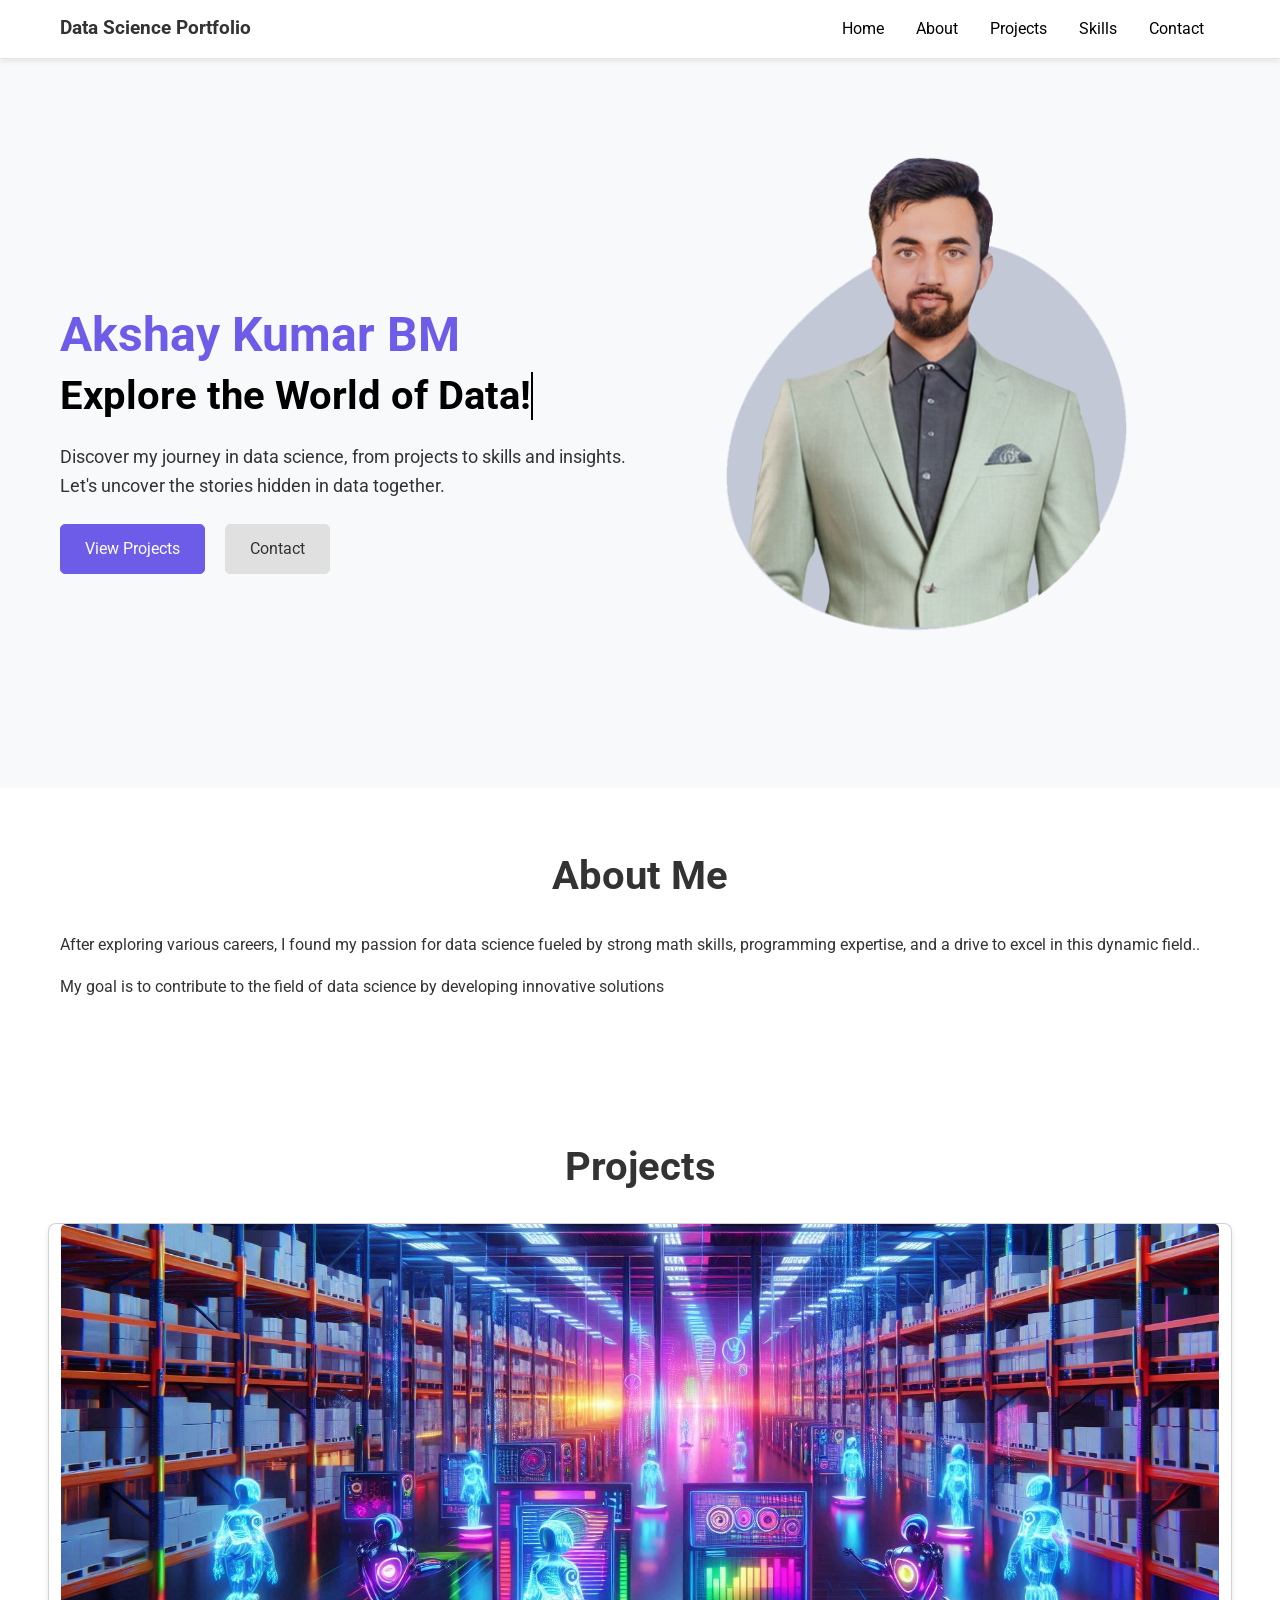
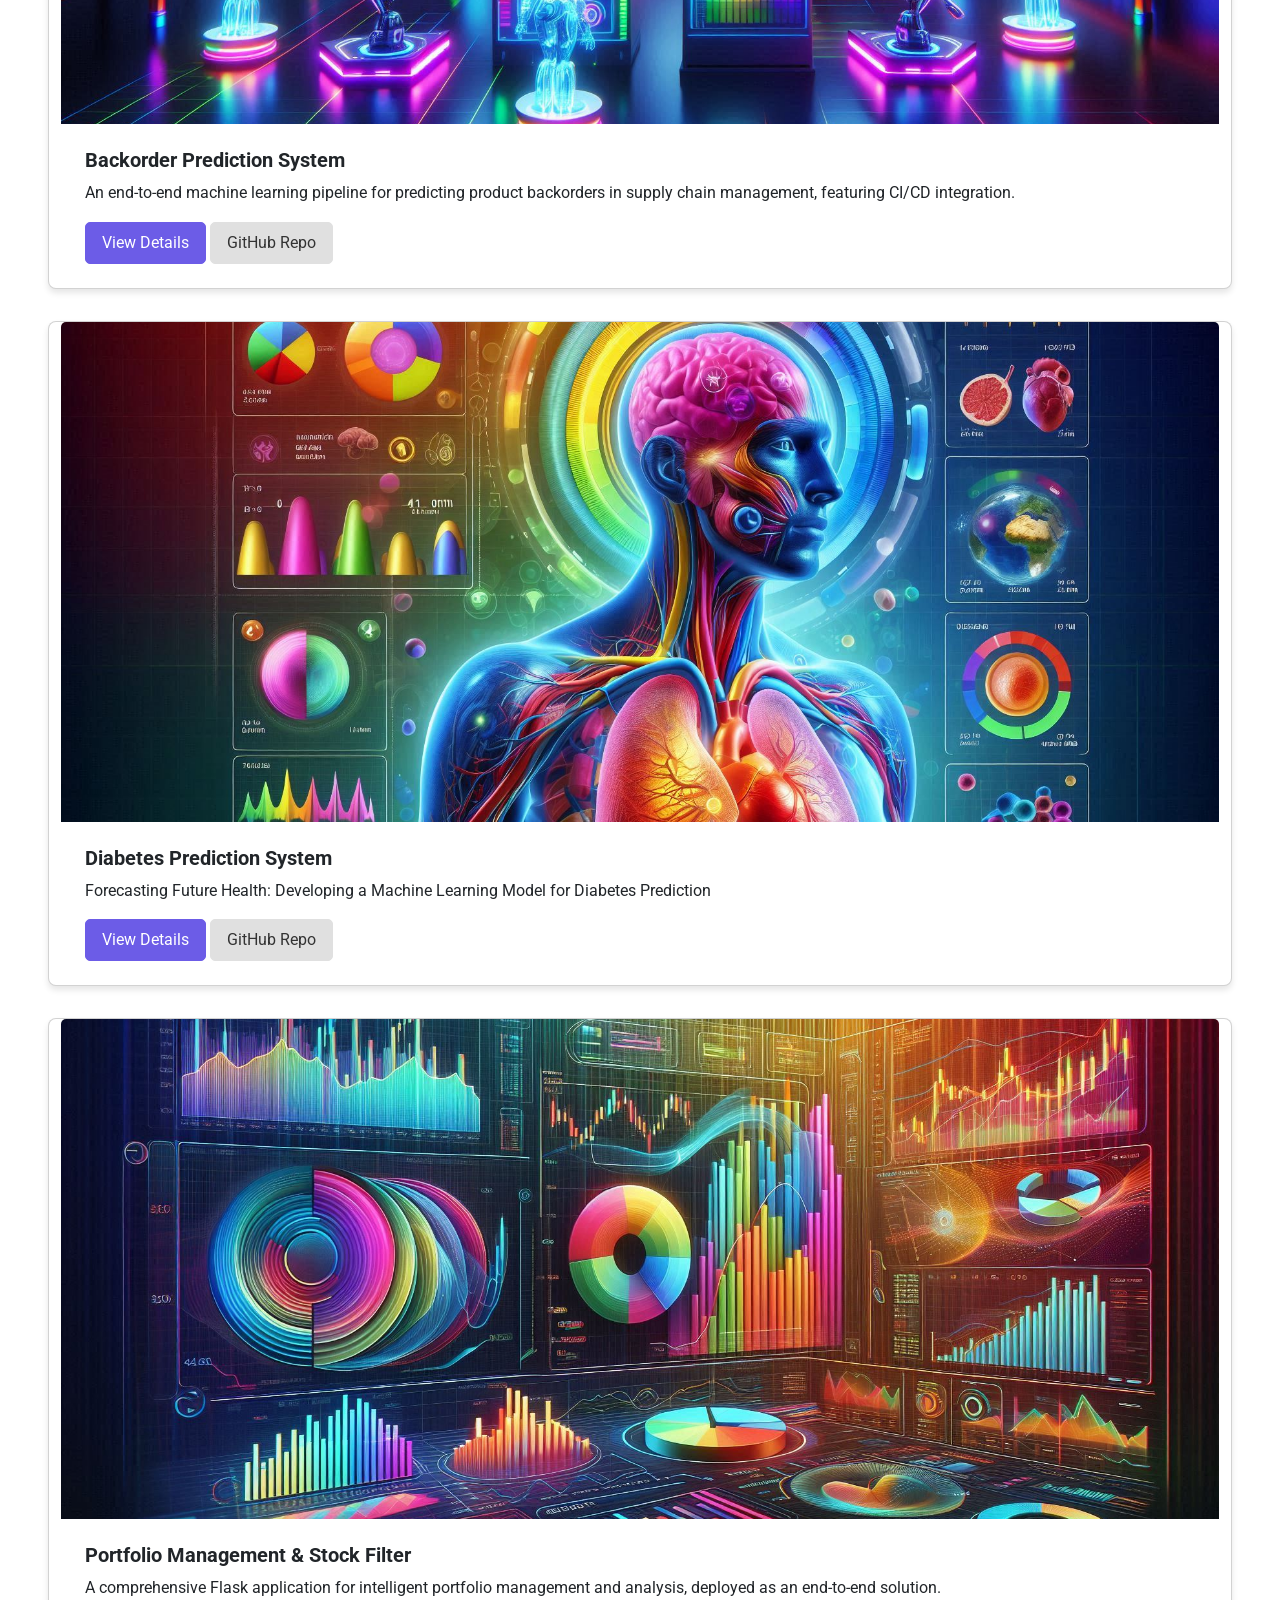
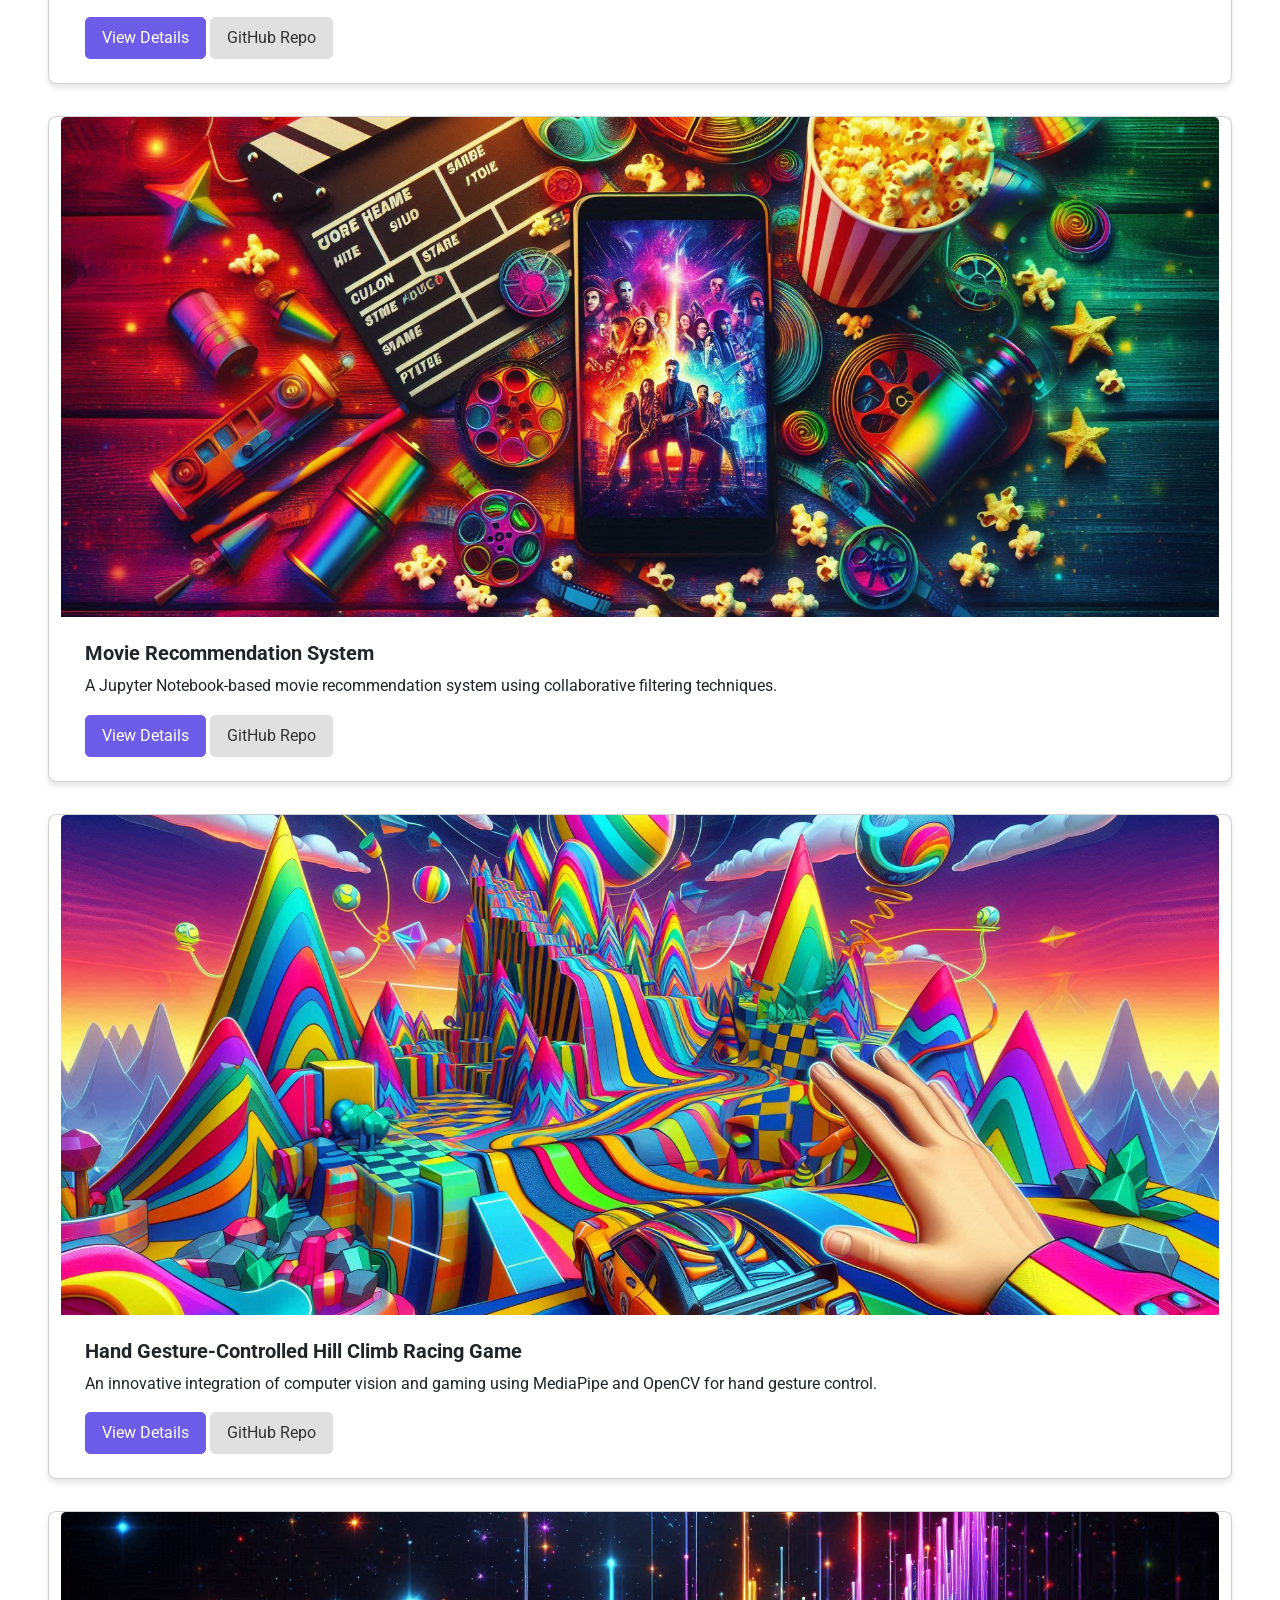
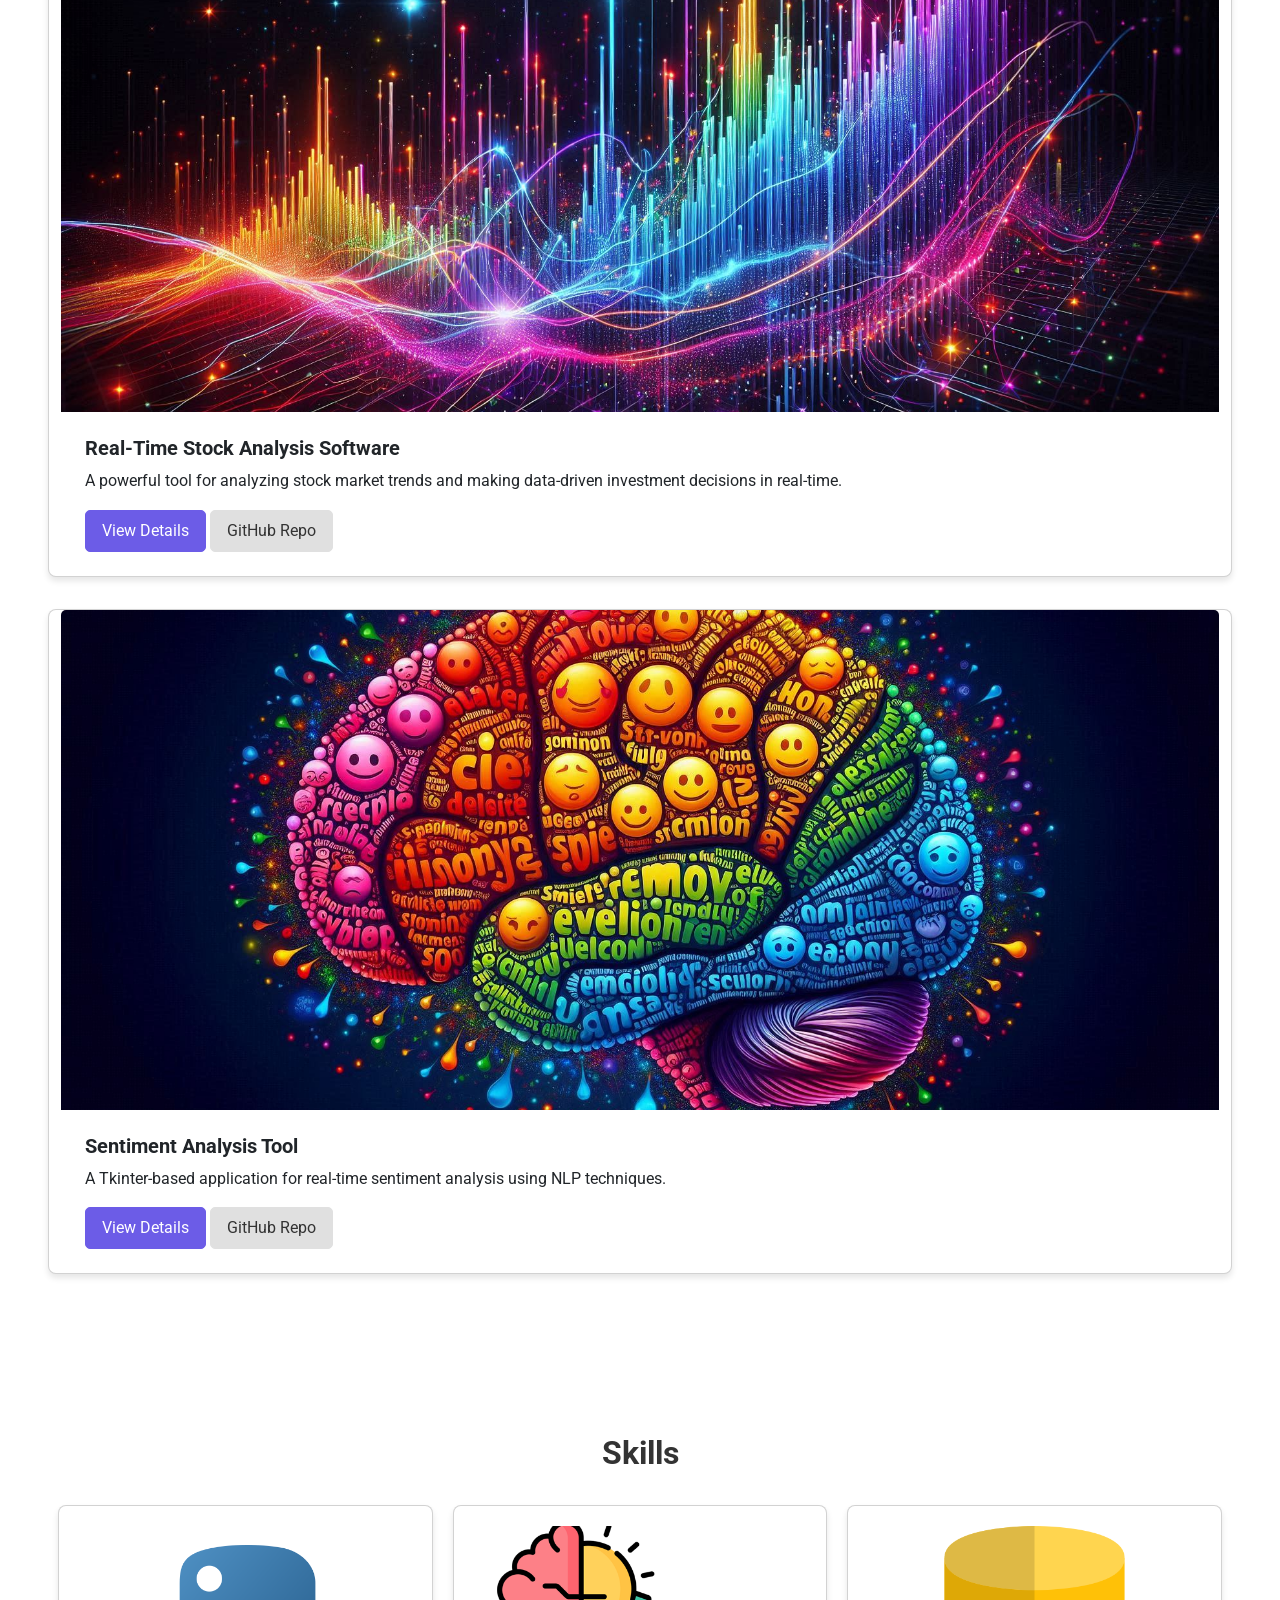
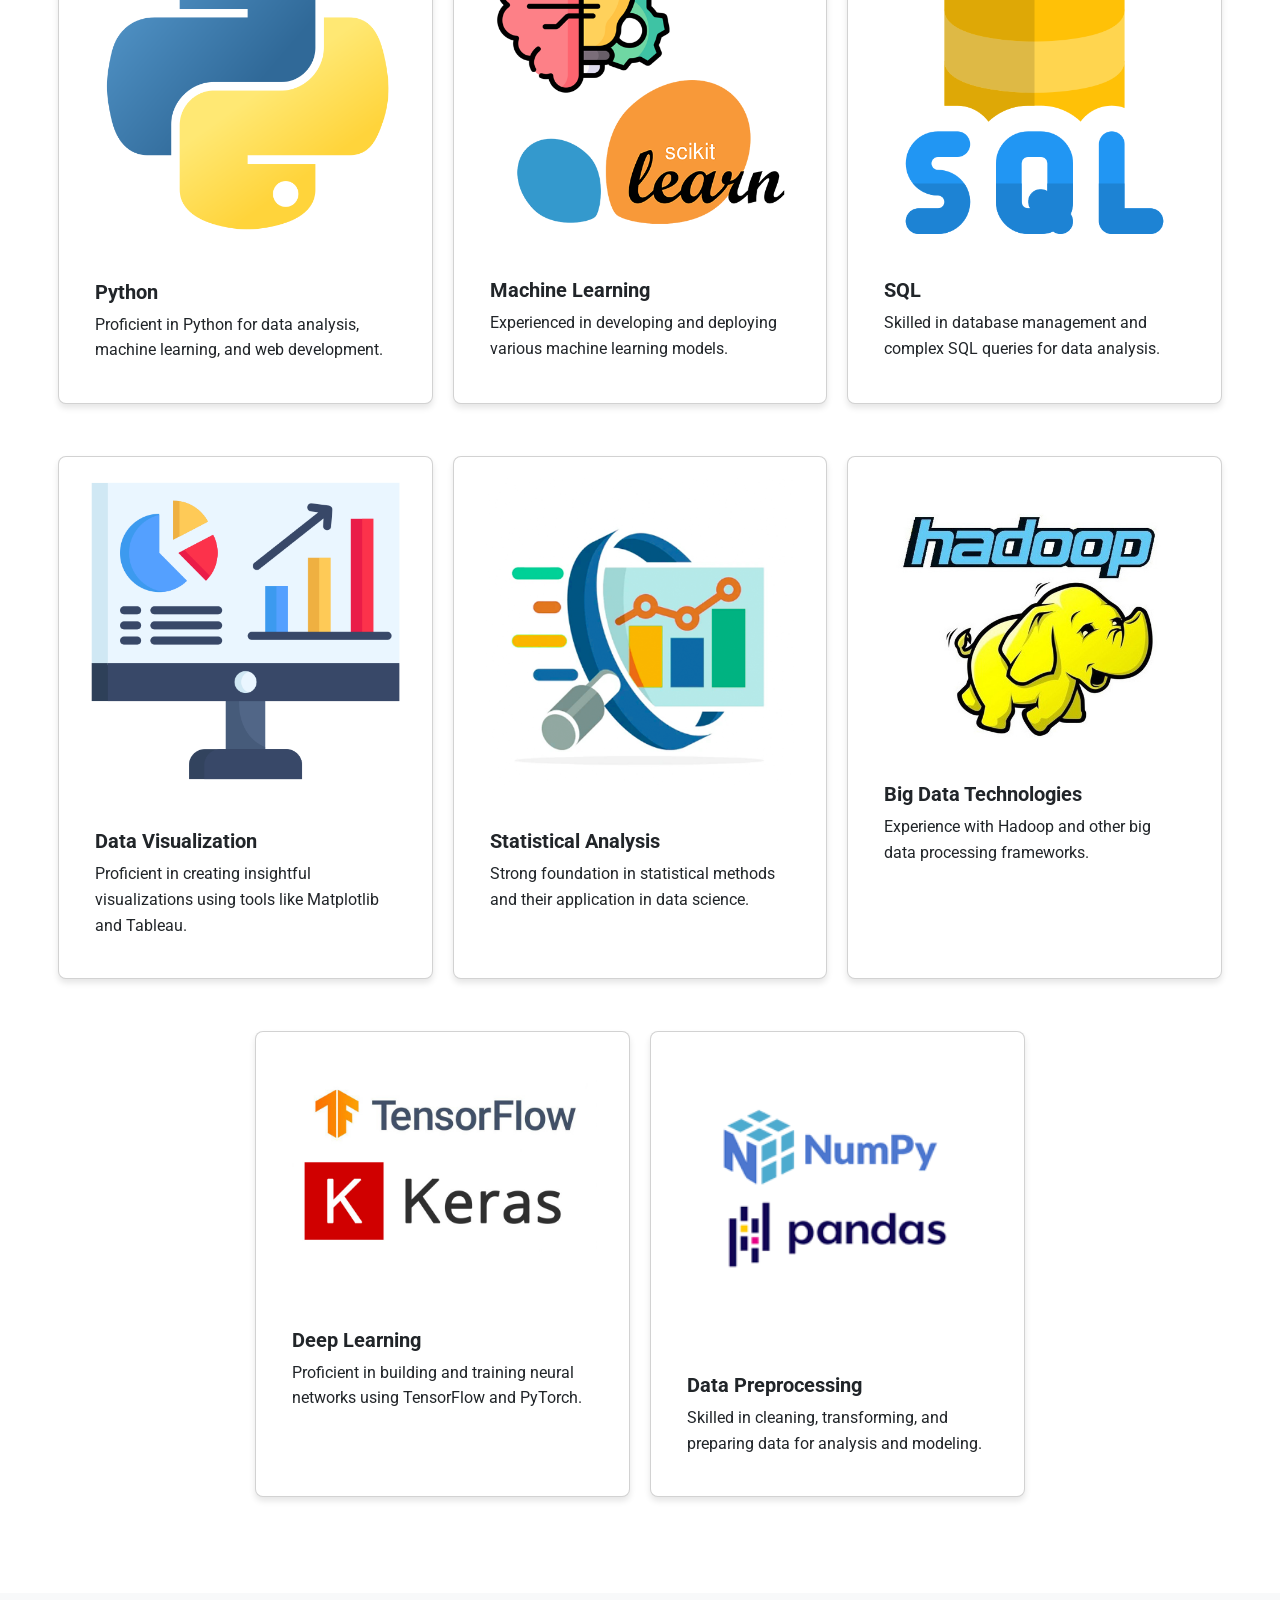
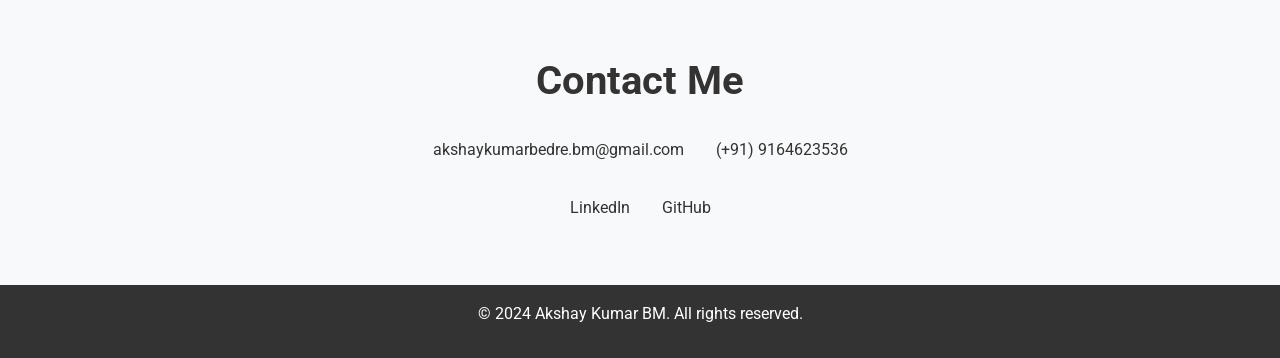
==== index.html @ d1ee87af "updated" ====
<!DOCTYPE html>
<html lang="en">
<head>
    <meta charset="UTF-8">
    <meta name="viewport" content="width=device-width, initial-scale=1.0">
    <title>Data Science Portfolio</title>
    <link rel="icon" href="images/about/briefcase.png">
    <link href="https://fonts.googleapis.com/css2?family=Roboto:wght@300;400;700&display=swap" rel="stylesheet">
    <link href="https://cdn.jsdelivr.net/npm/bootstrap@5.3.0-alpha1/dist/css/bootstrap.min.css" rel="stylesheet">
    <link href="styles.css" rel="stylesheet">
    <script type="text/javascript" src="javascipth.js"></script>
    <style>
        .typed-out {
            display: inline-block;
            overflow: hidden;
            white-space: wrap;
            border-right: 2px solid;
            animation: typing 4s steps(30, end), blink-caret .75s step-end infinite;
            color: black;
        }

     
        @keyframes blink-caret {
            from, to { border-color: transparent; }
            50% { border-color: black; }
        }

    </style>
</head>
<body>
    <nav class="navbar navbar-expand-lg navbar-light bg-white border-bottom">
        <div class="container">
            <a class="navbar-brand" href="#home">Data Science Portfolio</a>
            <button class="navbar-toggler" type="button" data-bs-toggle="collapse" data-bs-target="#navbarNav" aria-controls="navbarNav" aria-expanded="false" aria-label="Toggle navigation">
                <span class="navbar-toggler-icon"></span>
            </button>
            <div class="collapse navbar-collapse justify-content-end" id="navbarNav">
                <ul class="navbar-nav">
                    <li class="nav-item">
                        <a class="nav-link" href="#home">Home</a>
                    </li>
                    <li class="nav-item">
                        <a class="nav-link" href="#about">About</a>
                    </li>
                    <li class="nav-item">
                        <a class="nav-link" href="#projects">Projects</a>
                    </li>
                    <li class="nav-item">
                        <a class="nav-link" href="#skills">Skills</a>
                    </li>
                    <li class="nav-item">
                        <a class="nav-link" href="#contact">Contact</a>
                    </li>
                </ul>
            </div>
        </div>
    </nav>

    <section id="home" class="hero">
        <div class="container">
            <div class="row align-items-center">
                <div class="col-md-6 hero-content">
                    <h1><span class="highlight">Akshay Kumar BM</span></h1>
                    <h2 class="typed-out highlight" >Explore the World of Data!</h2>
                    <p>Discover my journey in data science, from projects to skills and insights. Let's uncover the stories hidden in data together.</p>
                    <div class="cta-buttons">
                        <a href="#projects" class="btn btn-primary">View Projects</a>
                        <a href="#contact" class="btn btn-secondary">Contact</a>
                    </div>
                </div>
                <div class="col-md-6 text-center text-md-end">
                    <img class="hero-img img-fluid" src="images/about/akshay.png" alt="Akshay Kumar BM">
                </div>
            </div>
        </div>
    </section>

        <section id="about" class="about-section">
            <div class="container">
                <h2>About Me</h2>

                <p>After exploring various careers, I found my passion for data science fueled by strong math skills, programming expertise, and a drive to excel in this dynamic field..</p>
                <p>My goal is to contribute to the field of data science by developing innovative solutions </p>
            </div>
        </section>
        <div class="modal fade" id="projectModal" tabindex="-1" aria-labelledby="projectModalLabel" aria-hidden="true">
            <div class="modal-dialog modal-lg">
                <div class="modal-content">
                    <div class="modal-header">
                        <h5 class="modal-title" id="projectModalLabel"></h5>
                        <button type="button" class="btn-close" data-bs-dismiss="modal" aria-label="Close"></button>
                    </div>
                    <div class="modal-body">
                        <p id="modalDescription"></p>
                        <h6>Technologies Used:</h6>
                        <ul id="modalTechnologies"></ul>
                        <h6>Key Features:</h6>
                        <ul id="modalFeatures"></ul>
                    </div>
                    <div class="modal-footer">
                        <button type="button" class="btn btn-secondary" data-bs-dismiss="modal">Close</button>
                    </div>
                </div>
            </div>
        </div>
        
        <script src="https://cdn.jsdelivr.net/npm/bootstrap@5.3.0-alpha1/dist/js/bootstrap.bundle.min.js"></script>

        
        <section id="projects" class="projects-section">
            <div class="container">
                <h2>Projects</h2>
                <div class="row">
                    <div class="card">
                        <img src="images/projects/backorder-prediction.jpg" class="card-img-top" alt="Backorder Prediction">
                        <div class="card-body">
                            <h5 class="card-title">Backorder Prediction System</h5>
                            <p class="card-text">An end-to-end machine learning pipeline for predicting product backorders in supply chain management, featuring CI/CD integration.</p>
                            <a href="#" class="btn btn-primary" onclick="showProjectDetails('backorderPrediction')">View Details</a>
                            <a href="https://github.com/akshaykumarbedre/BackOrder_Prediction" class="btn btn-secondary" target="_blank">GitHub Repo</a>
                        </div>
                    </div>
                    <div class="card">
                        <img src="images/projects/Diabeties-prediction.jpg" class="card-img-top" alt=" Diabetes Prediction">
                        <div class="card-body">
                           
                            <h5 class="card-title"> Diabetes Prediction System</h5>
                            <p class="card-text">Forecasting Future Health: Developing a Machine Learning Model for Diabetes Prediction</p>
                            <a href="#" class="btn btn-primary" onclick="showProjectDetails('diabetesPrediction')">View Details</a>
                            <a href="https://github.com/akshaykumarbedre/diabetes" class="btn btn-secondary" target="_blank" >GitHub Repo</a>
                        </div>
                    </div>
                    <div class="card">
                        <img src="images/projects/portfolio-management.jpg" class="card-img-top" alt="AI Portfolio Management">
                        <div class="card-body">
                            <h5 class="card-title">Portfolio Management & Stock Filter</h5>
                            <p class="card-text">A comprehensive Flask application for intelligent portfolio management and analysis, deployed as an end-to-end solution.</p>
                            <a href="#" class="btn btn-primary" onclick="showProjectDetails('portfolioManagement')">View Details</a>
                            <a href="https://github.com/akshaykumarbedre/stock_screen_collage_projest" class="btn btn-secondary" target="_blank">GitHub Repo</a>
                        </div>
                    </div>
                    <div class="card">
                        <img src="images/projects/movie-recommendation.jpg" class="card-img-top" alt="Movie Recommendation">
                        <div class="card-body">
                            <h5 class="card-title">Movie Recommendation System</h5>
                            <p class="card-text">A Jupyter Notebook-based movie recommendation system using collaborative filtering techniques.</p>
                            <a href="#" class="btn btn-primary" onclick="showProjectDetails('movieRecommendation')">View Details</a>
                            <a href="https://github.com/akshaykumarbedre/Movie_recommendation_system" class="btn btn-secondary" target="_blank" >GitHub Repo</a>
                        </div>
                    </div>
                    <div class="card">
                        <img src="images/projects/gesture-game.jpg" class="card-img-top" alt="Hand Gesture Game">
                        <div class="card-body">
                            <h5 class="card-title">Hand Gesture-Controlled Hill Climb Racing Game</h5>
                            <p class="card-text">An innovative integration of computer vision and gaming using MediaPipe and OpenCV for hand gesture control.</p>
                            <a href="#" class="btn btn-primary" onclick="showProjectDetails('gestureGame')">View Details</a>
                            <a href="https://github.com/akshaykumarbedre/HandSignPlay" class="btn btn-secondary" target="_blank" >GitHub Repo</a>
                        </div>
                    </div>
                    <div class="card">
                        <img src="images/projects/stock-analysis.jpg" class="card-img-top" alt="Stock Analysis">
                        <div class="card-body">
                            <h5 class="card-title">Real-Time Stock Analysis Software</h5>
                            <p class="card-text">A powerful tool for analyzing stock market trends and making data-driven investment decisions in real-time.</p>
                            <a href="#" class="btn btn-primary" onclick="showProjectDetails('stockAnalysis')">View Details</a>
                            <a href="https://github.com/akshaykumarbedre/Realtime-Stock-Analysis" class="btn btn-secondary" target="_blank" >GitHub Repo</a>
                        </div>
                    </div>
                    <div class="card">
                        <img src="images/projects/sentiment-analysis.jpg" class="card-img-top" alt="Sentiment Analysis">
                        <div class="card-body">
                            <h5 class="card-title">Sentiment Analysis Tool</h5>
                            <p class="card-text">A Tkinter-based application for real-time sentiment analysis using NLP techniques.</p>
                            <a href="#" class="btn btn-primary" onclick="showProjectDetails('sentimentAnalysis')">View Details</a>
                            <a href="https://github.com/akshaykumarbedre/Feedback-Sentiment-Analysis" class="btn btn-secondary" target="_blank" >GitHub Repo</a>
                        </div>
                    </div>
                </div>
            </div>
        </section>

        <section id="skills" class="skills-section">
            <div class="container">
                <h2>Skills</h2>
                <div class="row">
                    <div class="card">
                        <img src="images/skills/python.png" class="card-img-top" alt="Python">
                        <div class="card-body">
                            <h5 class="card-title">Python</h5>
                            <p class="card-text">Proficient in Python for data analysis, machine learning, and web development.</p>
                        </div>
                    </div>
                    <div class="card">
                        <img src="images/skills/machine-learning.png" class="card-img-top" alt="Machine Learning">
                        <div class="card-body">
                            <h5 class="card-title">Machine Learning</h5>
                            <p class="card-text">Experienced in developing and deploying various machine learning models.</p>
                        </div>
                    </div>
                    <div class="card">
                        <img src="images/skills/sql.png" class="card-img-top" alt="SQL">
                        <div class="card-body">
                            <h5 class="card-title">SQL</h5>
                            <p class="card-text">Skilled in database management and complex SQL queries for data analysis.</p>
                        </div>
                    </div>
                    <div class="card">
                        <img src="images/skills/data-visualization.png" class="card-img-top" alt="Data Visualization">
                        <div class="card-body">
                            <h5 class="card-title">Data Visualization</h5>
                            <p class="card-text">Proficient in creating insightful visualizations using tools like Matplotlib and Tableau.</p>
                        </div>
                    </div>
                    <div class="card">
                        <img src="images/skills/statistical-analysis.png" class="card-img-top" alt="Statistical Analysis">
                        <div class="card-body">
                            <h5 class="card-title">Statistical Analysis</h5>
                            <p class="card-text">Strong foundation in statistical methods and their application in data science.</p>
                        </div>
                    </div>
                    <div class="card">
                        <img src="images/skills/big-data.png" class="card-img-top" alt="Big Data Technologies">
                        <div class="card-body">
                            <h5 class="card-title">Big Data Technologies</h5>
                            <p class="card-text">Experience with Hadoop and other big data processing frameworks.</p>
                        </div>
                    </div>
                    <div class="card">
                        <img src="images/skills/deep-learning.png" class="card-img-top" alt="Deep Learning">
                        <div class="card-body">
                            <h5 class="card-title">Deep Learning</h5>
                            <p class="card-text">Proficient in building and training neural networks using TensorFlow and PyTorch.</p>
                        </div>
                    </div>
                    <div class="card">
                        <img src="images/skills/data-preprocessing.png" class="card-img-top" alt="Data Preprocessing">
                        <div class="card-body">
                            <h5 class="card-title">Data Preprocessing</h5>
                            <p class="card-text">Skilled in cleaning, transforming, and preparing data for analysis and modeling.</p>
                        </div>
                    </div>
                </div>
            </div>
        </section>

        <section id="contact" class="contact-section">
            <div class="container">
                <h2>Contact Me</h2>
                <div class="contact-info">
                    <p><i class="fas fa-envelope"></i> akshaykumarbedre.bm@gmail.com</p>
                    <p><i class="fas fa-phone"></i> (+91) 9164623536</p>
                </div>
                <div class="social-links">
                    <a href="https://www.linkedin.com/in/akshay-kumar-bm/" target="_blank" class="social-link">LinkedIn</a>
                    <a href="https://github.com/akshaykumarbedre" target="_blank" class="social-link">GitHub</a>

                </div>
            </div>
        </section>
    </main>

    <footer>
        <div class="container">
            <p>&copy; 2024 Akshay Kumar BM. All rights reserved.</p>
        </div>
    </footer>
 
   
</body>
</html>
---- styles.css ----
/* Import fonts */
@import url('https://fonts.googleapis.com/css2?family=Poppins:wght@400;600;700&family=Roboto:wght@300;400;500&display=swap');

/* Reset and base styles */
* {
  margin: 0;
  padding: 0;
  box-sizing: border-box;
}

/* General styles */
body {
  font-family: 'Roboto', sans-serif;
  line-height: 1.6;
  color: #333;
  margin: 0;
  padding: 0;
  background: #ffffff;
}

.container {
  max-width: 1200px;
  margin: 0 auto;
  padding: 0 20px;
}

.highlight {
  color: #6c5ce7;
}

/* Navbar styles */
.navbar {
  background-color: #fff;
  box-shadow: 0 2px 5px rgba(0, 0, 0, 0.1);
  position: fixed;
  top: 0;
  left: 0;
  right: 0;
  z-index: 1000;
}

.navbar-brand {
  font-size: 1.2rem;
  font-weight: 700;
  color: #333;
}

.navbar-nav .nav-link {
  color: #000 !important;
  padding-left: 1rem !important;
  padding-right: 1rem !important;
}

.navbar-nav .nav-link:hover {
  color: #6c5ce7 !important;
}

/* Hero section styles */
.hero {
  background-color: #f8f9fa;
  padding: 6rem 0 4rem;
  margin-top: 60px;
}

.hero-img {
  max-width: 100%;
  height: auto;
}

.hero h1 {
  font-size: 3rem;
  margin-bottom: 0.5rem;
  font-weight: 700;
}

.hero h2 {
  font-size: 2.5rem;
  margin-top: 0;
  font-weight: 700;
  margin-bottom: 1rem;
  text-align: left;
}

.hero p {
  margin-bottom: 1.5rem;
  font-size: 1.1rem;
}

.cta-buttons .btn {
  padding: 0.75rem 1.5rem;
  margin-right: 1rem;
  font-size: 1rem;
  transition: background-color 0.3s ease;
}

.btn-primary {
  background-color: #6c5ce7;
  border-color: #6c5ce7;
}

.btn-primary:hover {
  background-color: #5b4bc4;
  border-color: #5b4bc4;
}

.btn-secondary {
  background-color: #e0e0e0;
  border-color: #e0e0e0;
  color: #333;
}

.btn-secondary:hover {
  background-color: #d0d0d0;
  border-color: #d0d0d0;
  color: #333;
}

@media (max-width: 767px) {
  .hero-content {
    text-align: center;
    margin-bottom: 2rem;
  }

  .cta-buttons {
    justify-content: center;
  }
}

/* Section styles */
section {
  padding: 4rem 0;
}

section h2 {
  font-size: 2.5rem;
  margin-bottom: 2rem;
  text-align: center;
  font-weight: 700;
}

/* About section styles */
.about-section img {
  width: 200px;
  height: 200px;
  border-radius: 50%;
  margin-bottom: 2rem;
}

/* Projects and Skills section styles */
.card {
  background-color: #fff;
  border-radius: 8px;
  box-shadow: 0 4px 6px rgba(0, 0, 0, 0.1);
  overflow: hidden;
  margin-bottom: 2rem;
}

.card-img-top {
  width: 100%;
  height: 500px;
  object-fit: cover;
}

.card-body {
  padding: 1.5rem;
}

.card-title {
  font-size: 1.25rem;
  margin-bottom: 0.5rem;
  font-weight: 700;
}

.card-text {
  margin-bottom: 1rem;
}

.btn {
  display: inline-block;
  padding: 0.5rem 1rem;
  border-radius: 5px;
  text-decoration: none;
  transition: background-color 0.3s ease;
}

.btn-primary {
  background-color: #6c5ce7;
  color: #fff;
}

.btn-primary:hover {
  background-color: #5b4bc4;
}

.btn-secondary {
  background-color: #e0e0e0;
  color: #333;
}

.btn-secondary:hover {
  background-color: #d0d0d0;
}

/* Contact section styles */
.contact-section {
  background-color: #f8f9fa;
}


.contact-info {
  display: flex;
  justify-content: center;
  margin-bottom: 2rem;
}

.contact-info p {
  margin: 0 1rem;
}

.social-links {
  display: flex;
  justify-content: center;
}

.social-link {
  margin: 0 1rem;
  color: #333;
  text-decoration: none;
  transition: color 0.3s ease;
}

.social-link:hover {
  color: #6c5ce7;
}

/* Footer styles */
footer {
  background-color: #333;
  color: #fff;
  text-align: center;
  padding: 1rem 0;
}

/* Skills section styles */
.skills-section {
  padding: 4rem 0;
}

.skills-section h2 {
  font-size: 2rem;
  margin-bottom: 2rem;
  text-align: center;
  font-weight: 700;
}

.skills-section .row {
  display: flex;
  flex-wrap: wrap;
  justify-content: center;
  gap: 20px;
}

.skills-section .card {
  flex: 0 0 calc(33.333% - 20px);
  max-width: calc(33.333% - 20px);
  background-color: #fff;
  border-radius: 8px;
  box-shadow: 0 4px 6px rgba(0, 0, 0, 0.1);
  overflow: hidden;
  margin-bottom: 2rem;
  display: flex;
  flex-direction: column;
}

.skills-section .card-img-top {
  width: 100%;
  height: auto;
  object-fit: contain;
  padding: 20px;
}

.skills-section .card-body {
  padding: 1.5rem;
  flex-grow: 1;
  display: flex;
  flex-direction: column;
}

.skills-section .card-title {
  font-size: 1.25rem;
  margin-bottom: 0.5rem;
  font-weight: 700;
}

.skills-section .card-text {
  margin-bottom: 1rem;
  flex-grow: 1;
}

@media (max-width: 992px) {
  .skills-section .card {
    flex: 0 0 calc(50% - 20px);
    max-width: calc(50% - 20px);
  }
}

@media (max-width: 768px) {
  .skills-section .card {
    flex: 0 0 100%;
    max-width: 100%;
  }
}
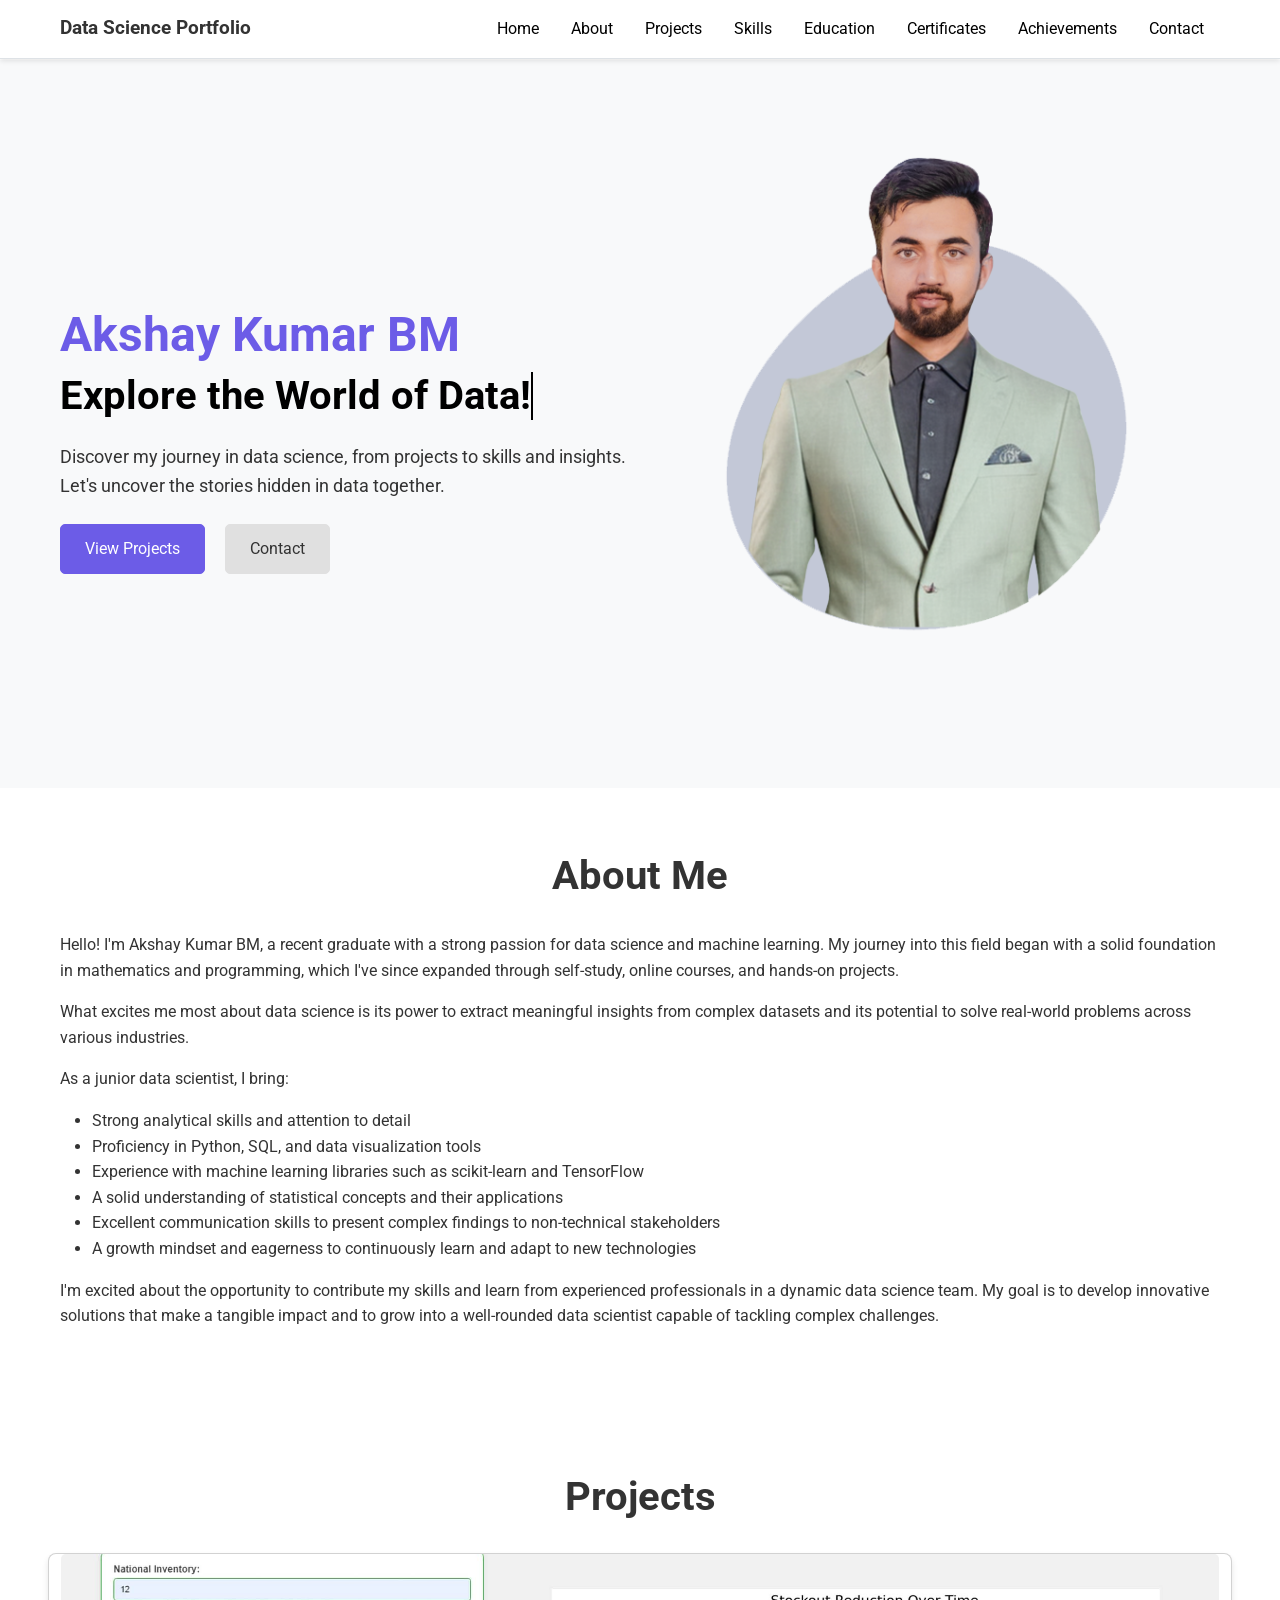
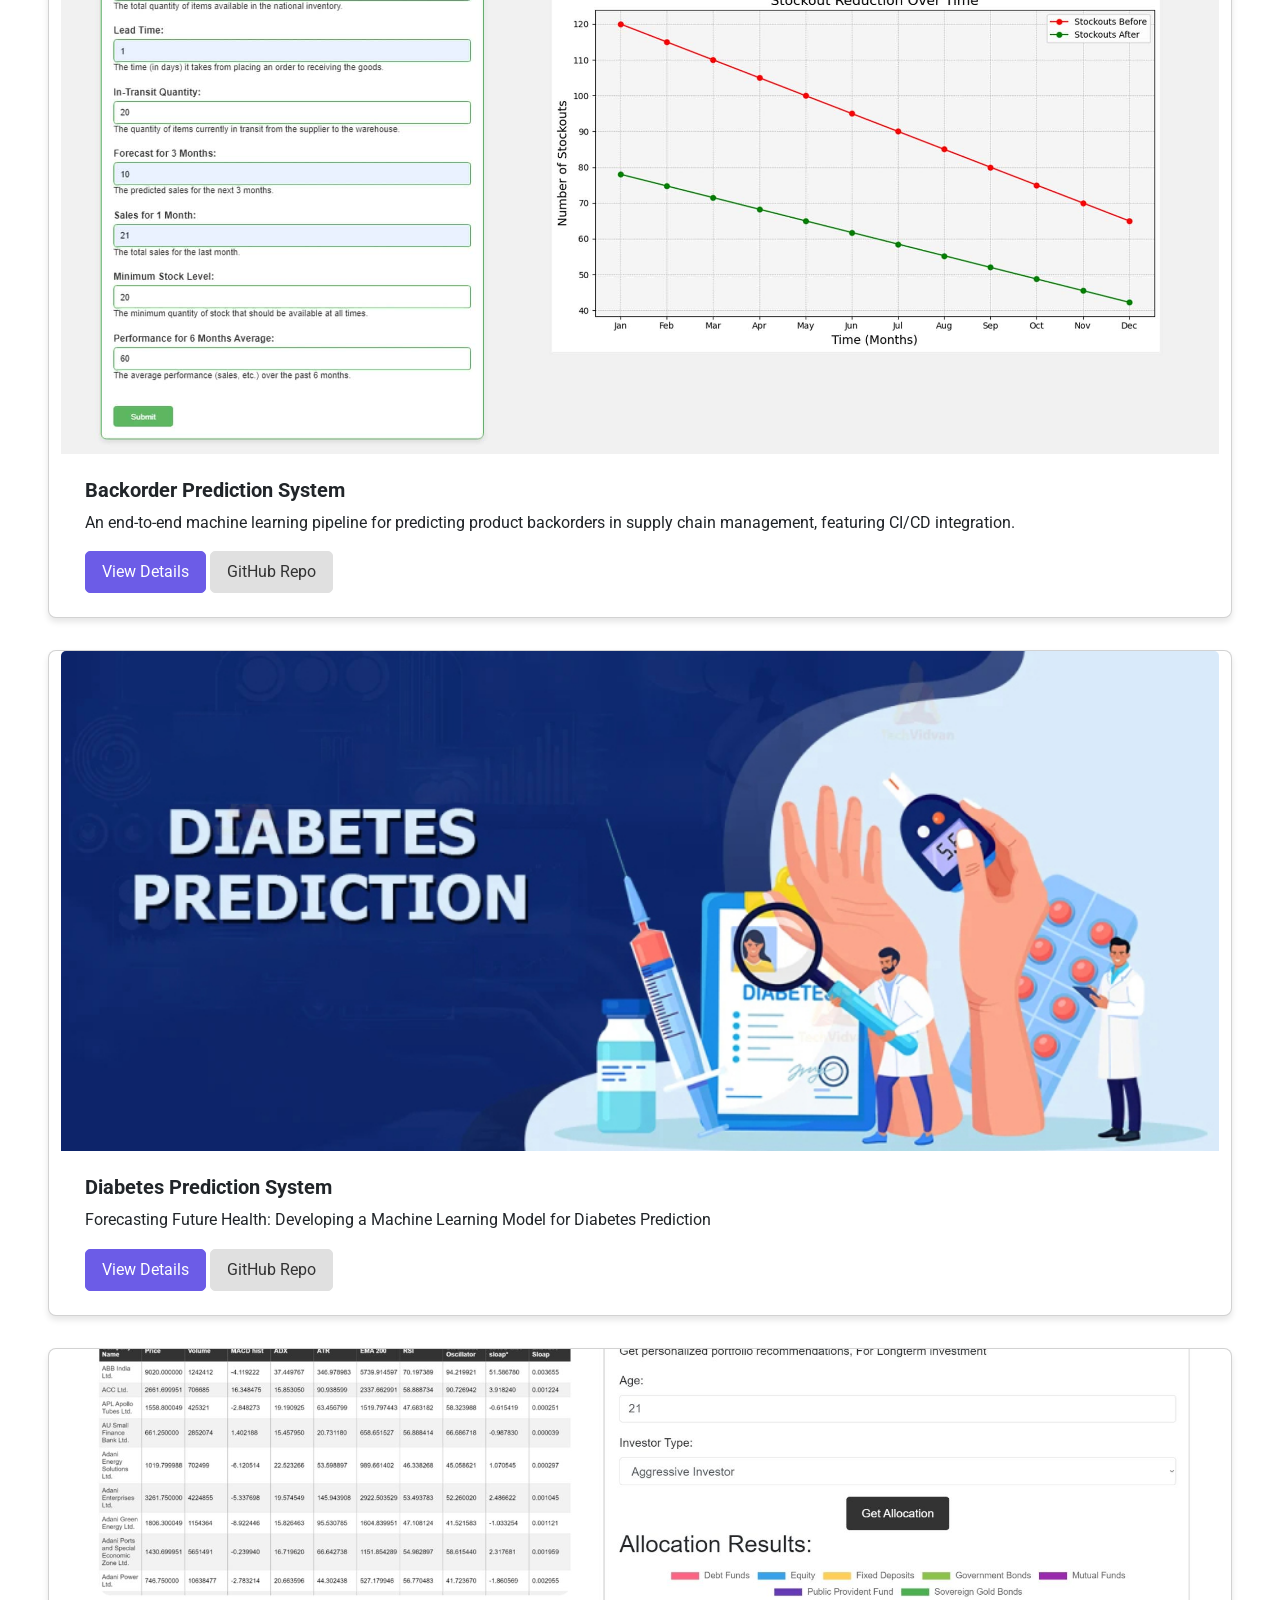
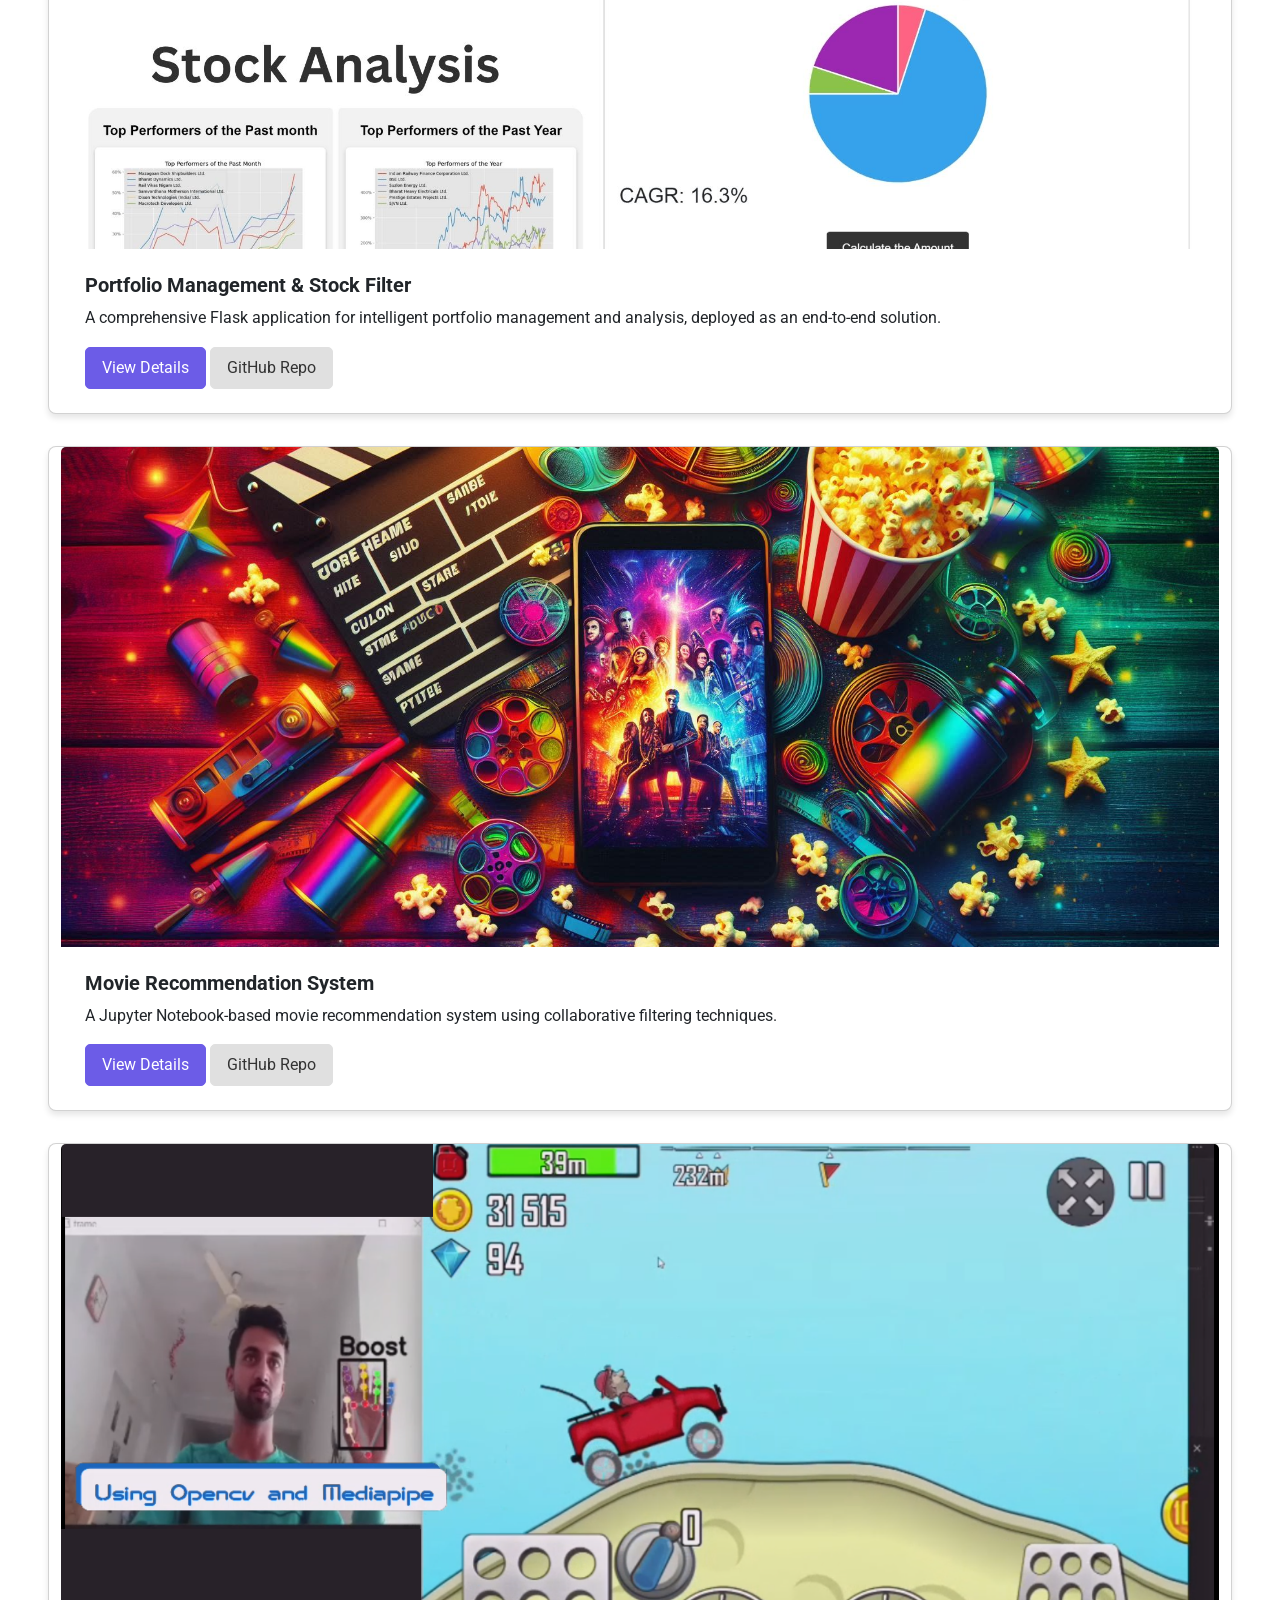
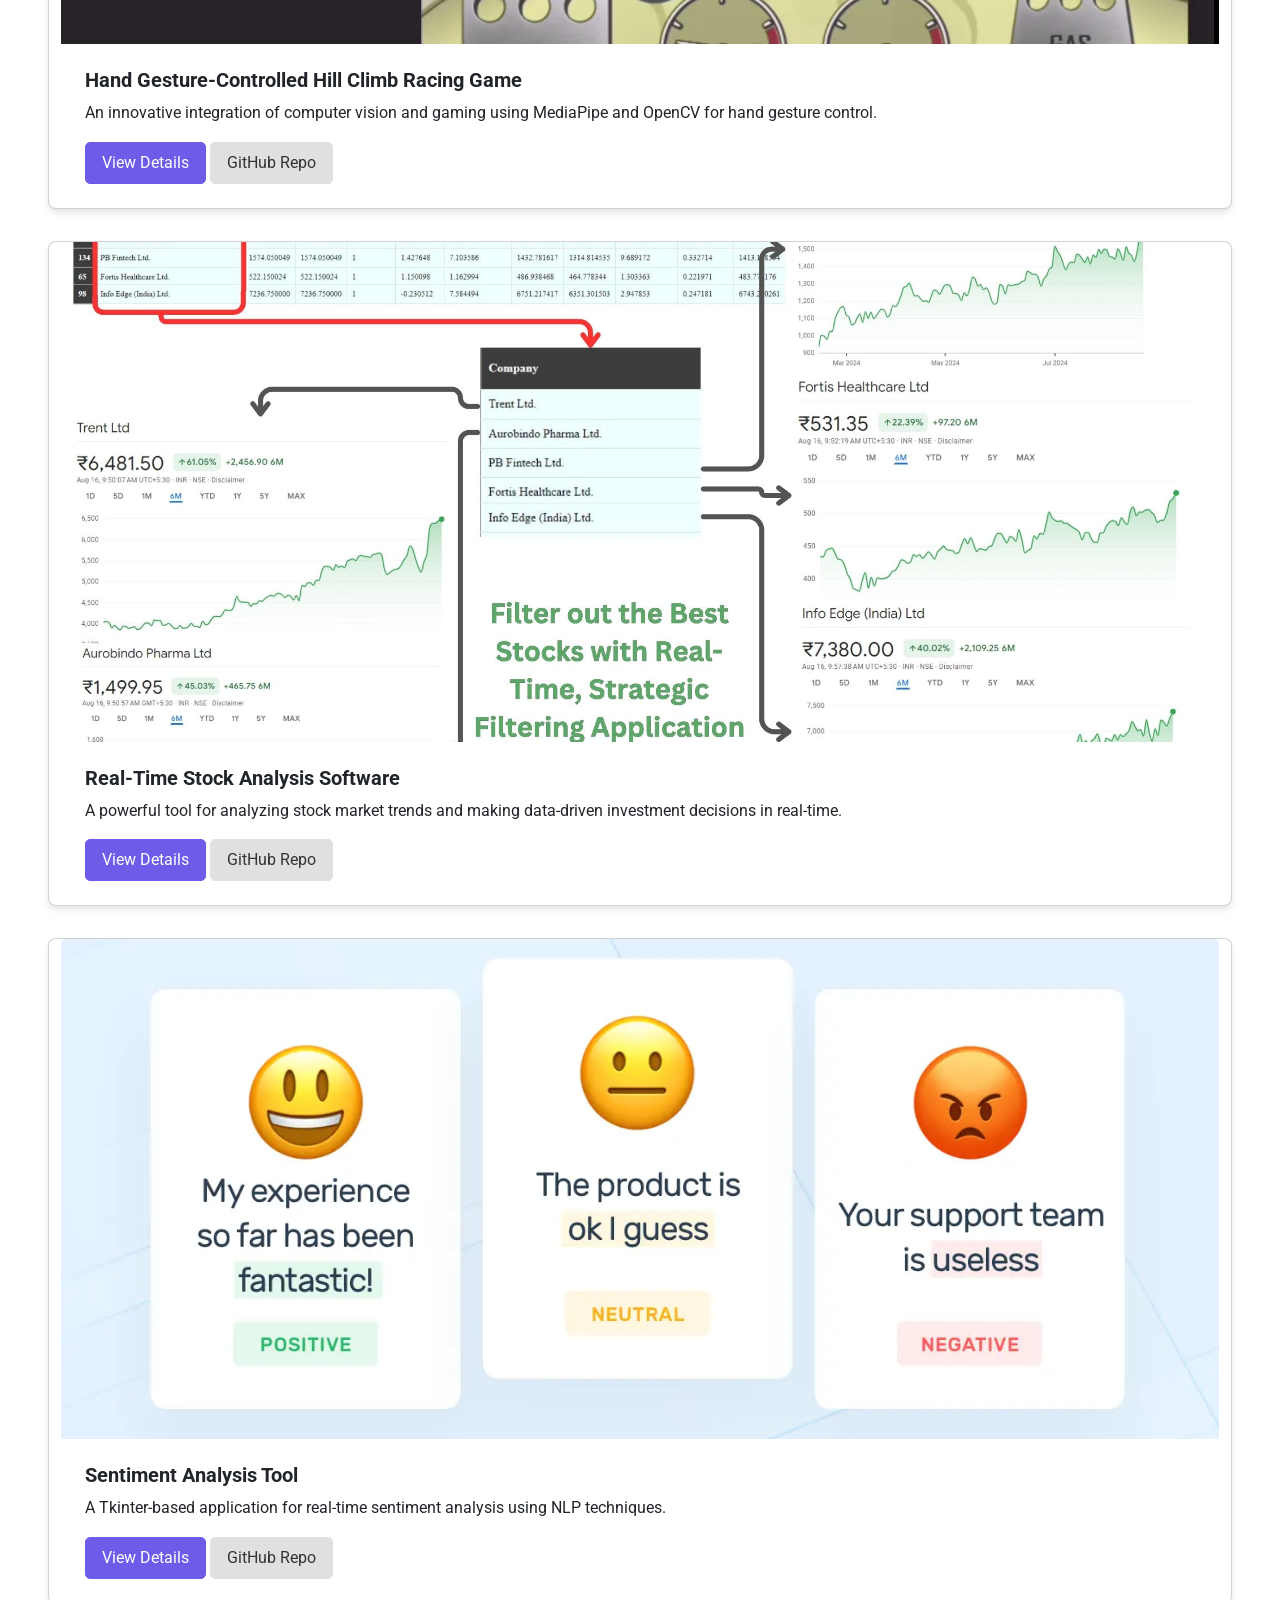
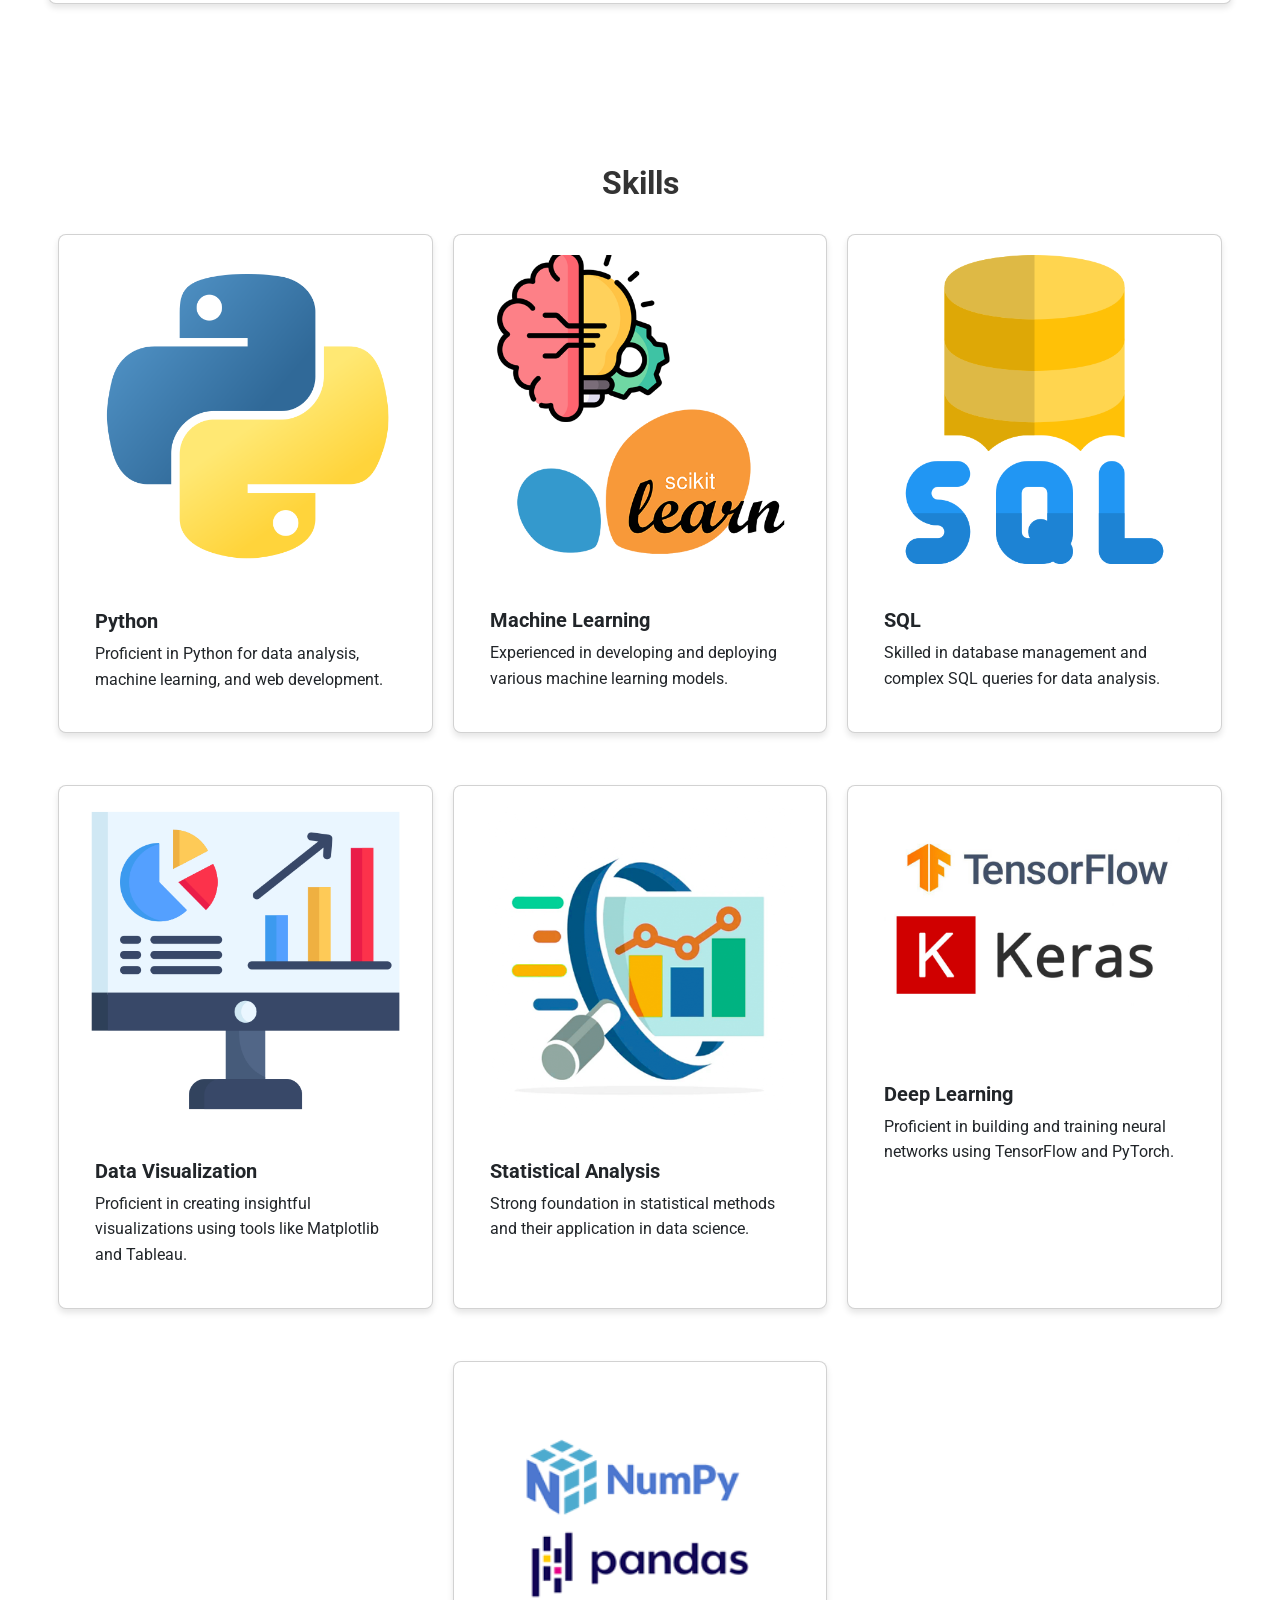
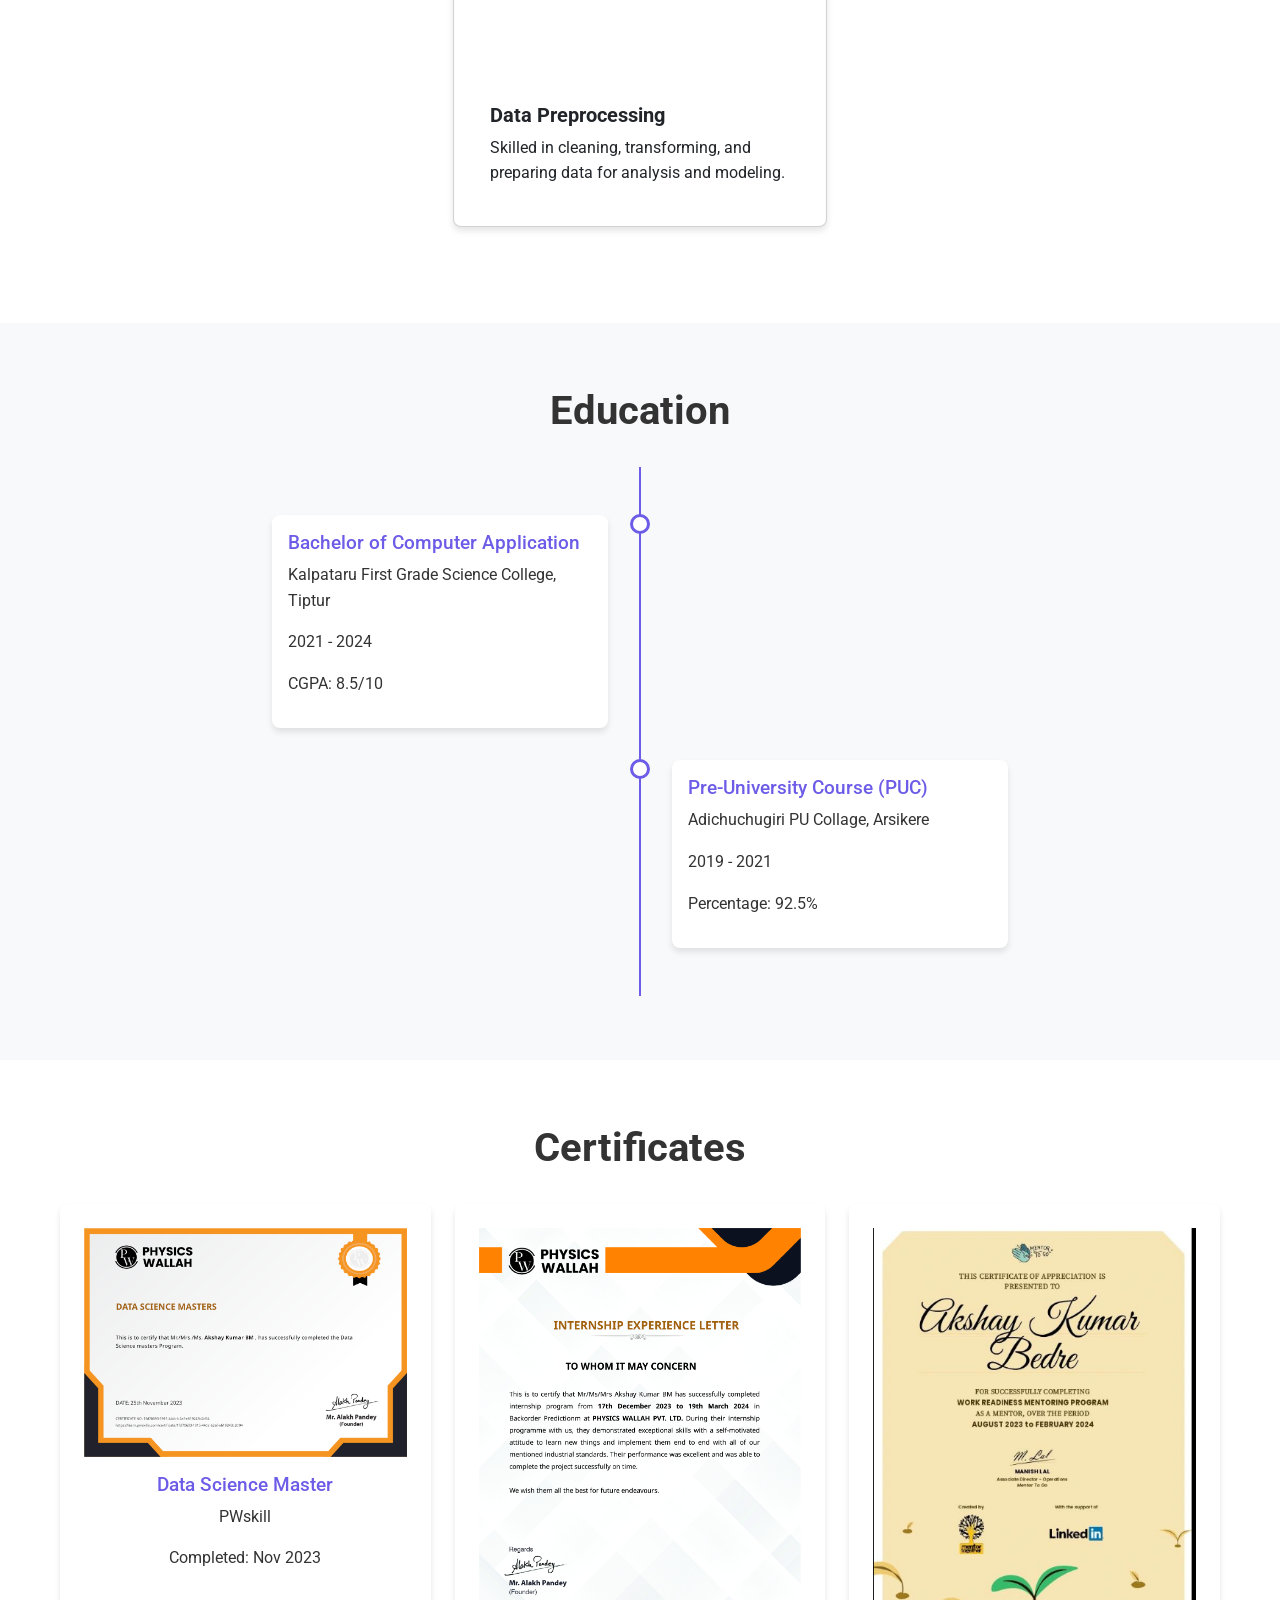
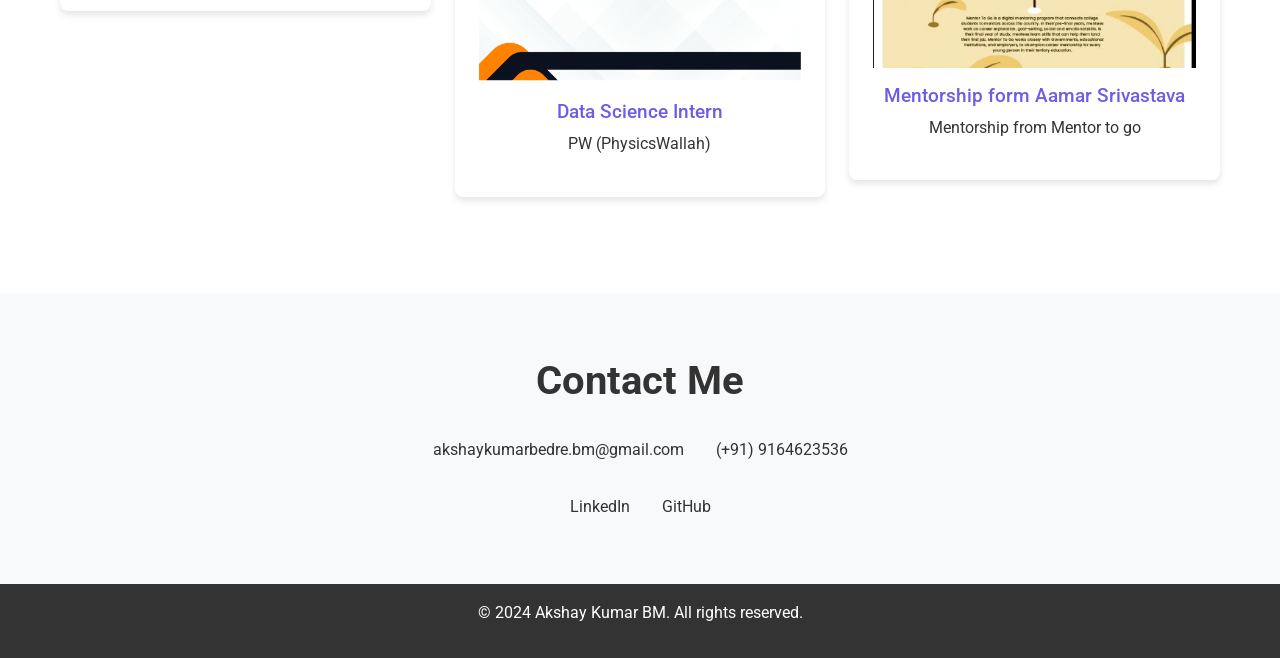
==== commit f3e83350: "add feature certificate , eduito" ====
--- a/index.html
+++ b/index.html
@@ -1,5 +1,6 @@
 <!DOCTYPE html>
 <html lang="en">
+
 <head>
     <meta charset="UTF-8">
     <meta name="viewport" content="width=device-width, initial-scale=1.0">
@@ -19,19 +20,27 @@
             color: black;
         }
 
-     
+
         @keyframes blink-caret {
-            from, to { border-color: transparent; }
-            50% { border-color: black; }
+
+            from,
+            to {
+                border-color: transparent;
+            }
+
+            50% {
+                border-color: black;
+            }
         }
-
     </style>
 </head>
+
 <body>
     <nav class="navbar navbar-expand-lg navbar-light bg-white border-bottom">
         <div class="container">
             <a class="navbar-brand" href="#home">Data Science Portfolio</a>
-            <button class="navbar-toggler" type="button" data-bs-toggle="collapse" data-bs-target="#navbarNav" aria-controls="navbarNav" aria-expanded="false" aria-label="Toggle navigation">
+            <button class="navbar-toggler" type="button" data-bs-toggle="collapse" data-bs-target="#navbarNav"
+                aria-controls="navbarNav" aria-expanded="false" aria-label="Toggle navigation">
                 <span class="navbar-toggler-icon"></span>
             </button>
             <div class="collapse navbar-collapse justify-content-end" id="navbarNav">
@@ -47,6 +56,16 @@
                     </li>
                     <li class="nav-item">
                         <a class="nav-link" href="#skills">Skills</a>
+
+                    </li>
+                    <li class="nav-item">
+                        <a class="nav-link" href="#education">Education</a>
+                    </li>
+                    <li class="nav-item">
+                        <a class="nav-link" href="#certificates">Certificates</a>
+                    </li>
+                    <li class="nav-item">
+                        <a class="nav-link" href="#achievements">Achievements</a>
                     </li>
                     <li class="nav-item">
                         <a class="nav-link" href="#contact">Contact</a>
@@ -61,8 +80,9 @@
             <div class="row align-items-center">
                 <div class="col-md-6 hero-content">
                     <h1><span class="highlight">Akshay Kumar BM</span></h1>
-                    <h2 class="typed-out highlight" >Explore the World of Data!</h2>
-                    <p>Discover my journey in data science, from projects to skills and insights. Let's uncover the stories hidden in data together.</p>
+                    <h2 class="typed-out highlight">Explore the World of Data!</h2>
+                    <p>Discover my journey in data science, from projects to skills and insights. Let's uncover the
+                        stories hidden in data together.</p>
                     <div class="cta-buttons">
                         <a href="#projects" class="btn btn-primary">View Projects</a>
                         <a href="#contact" class="btn btn-secondary">Contact</a>
@@ -75,188 +95,284 @@
         </div>
     </section>
 
-        <section id="about" class="about-section">
-            <div class="container">
-                <h2>About Me</h2>
-
-                <p>After exploring various careers, I found my passion for data science fueled by strong math skills, programming expertise, and a drive to excel in this dynamic field..</p>
-                <p>My goal is to contribute to the field of data science by developing innovative solutions </p>
-            </div>
-        </section>
-        <div class="modal fade" id="projectModal" tabindex="-1" aria-labelledby="projectModalLabel" aria-hidden="true">
-            <div class="modal-dialog modal-lg">
-                <div class="modal-content">
-                    <div class="modal-header">
-                        <h5 class="modal-title" id="projectModalLabel"></h5>
-                        <button type="button" class="btn-close" data-bs-dismiss="modal" aria-label="Close"></button>
-                    </div>
-                    <div class="modal-body">
-                        <p id="modalDescription"></p>
-                        <h6>Technologies Used:</h6>
-                        <ul id="modalTechnologies"></ul>
-                        <h6>Key Features:</h6>
-                        <ul id="modalFeatures"></ul>
-                    </div>
-                    <div class="modal-footer">
-                        <button type="button" class="btn btn-secondary" data-bs-dismiss="modal">Close</button>
-                    </div>
-                </div>
-            </div>
-        </div>
-        
-        <script src="https://cdn.jsdelivr.net/npm/bootstrap@5.3.0-alpha1/dist/js/bootstrap.bundle.min.js"></script>
-
-        
-        <section id="projects" class="projects-section">
-            <div class="container">
-                <h2>Projects</h2>
-                <div class="row">
-                    <div class="card">
-                        <img src="images/projects/backorder-prediction.jpg" class="card-img-top" alt="Backorder Prediction">
-                        <div class="card-body">
-                            <h5 class="card-title">Backorder Prediction System</h5>
-                            <p class="card-text">An end-to-end machine learning pipeline for predicting product backorders in supply chain management, featuring CI/CD integration.</p>
-                            <a href="#" class="btn btn-primary" onclick="showProjectDetails('backorderPrediction')">View Details</a>
-                            <a href="https://github.com/akshaykumarbedre/BackOrder_Prediction" class="btn btn-secondary" target="_blank">GitHub Repo</a>
-                        </div>
-                    </div>
-                    <div class="card">
-                        <img src="images/projects/Diabeties-prediction.jpg" class="card-img-top" alt=" Diabetes Prediction">
-                        <div class="card-body">
-                           
-                            <h5 class="card-title"> Diabetes Prediction System</h5>
-                            <p class="card-text">Forecasting Future Health: Developing a Machine Learning Model for Diabetes Prediction</p>
-                            <a href="#" class="btn btn-primary" onclick="showProjectDetails('diabetesPrediction')">View Details</a>
-                            <a href="https://github.com/akshaykumarbedre/diabetes" class="btn btn-secondary" target="_blank" >GitHub Repo</a>
-                        </div>
-                    </div>
-                    <div class="card">
-                        <img src="images/projects/portfolio-management.jpg" class="card-img-top" alt="AI Portfolio Management">
-                        <div class="card-body">
-                            <h5 class="card-title">Portfolio Management & Stock Filter</h5>
-                            <p class="card-text">A comprehensive Flask application for intelligent portfolio management and analysis, deployed as an end-to-end solution.</p>
-                            <a href="#" class="btn btn-primary" onclick="showProjectDetails('portfolioManagement')">View Details</a>
-                            <a href="https://github.com/akshaykumarbedre/stock_screen_collage_projest" class="btn btn-secondary" target="_blank">GitHub Repo</a>
-                        </div>
-                    </div>
-                    <div class="card">
-                        <img src="images/projects/movie-recommendation.jpg" class="card-img-top" alt="Movie Recommendation">
-                        <div class="card-body">
-                            <h5 class="card-title">Movie Recommendation System</h5>
-                            <p class="card-text">A Jupyter Notebook-based movie recommendation system using collaborative filtering techniques.</p>
-                            <a href="#" class="btn btn-primary" onclick="showProjectDetails('movieRecommendation')">View Details</a>
-                            <a href="https://github.com/akshaykumarbedre/Movie_recommendation_system" class="btn btn-secondary" target="_blank" >GitHub Repo</a>
-                        </div>
-                    </div>
-                    <div class="card">
-                        <img src="images/projects/gesture-game.jpg" class="card-img-top" alt="Hand Gesture Game">
-                        <div class="card-body">
-                            <h5 class="card-title">Hand Gesture-Controlled Hill Climb Racing Game</h5>
-                            <p class="card-text">An innovative integration of computer vision and gaming using MediaPipe and OpenCV for hand gesture control.</p>
-                            <a href="#" class="btn btn-primary" onclick="showProjectDetails('gestureGame')">View Details</a>
-                            <a href="https://github.com/akshaykumarbedre/HandSignPlay" class="btn btn-secondary" target="_blank" >GitHub Repo</a>
-                        </div>
-                    </div>
-                    <div class="card">
-                        <img src="images/projects/stock-analysis.jpg" class="card-img-top" alt="Stock Analysis">
-                        <div class="card-body">
-                            <h5 class="card-title">Real-Time Stock Analysis Software</h5>
-                            <p class="card-text">A powerful tool for analyzing stock market trends and making data-driven investment decisions in real-time.</p>
-                            <a href="#" class="btn btn-primary" onclick="showProjectDetails('stockAnalysis')">View Details</a>
-                            <a href="https://github.com/akshaykumarbedre/Realtime-Stock-Analysis" class="btn btn-secondary" target="_blank" >GitHub Repo</a>
-                        </div>
-                    </div>
-                    <div class="card">
-                        <img src="images/projects/sentiment-analysis.jpg" class="card-img-top" alt="Sentiment Analysis">
-                        <div class="card-body">
-                            <h5 class="card-title">Sentiment Analysis Tool</h5>
-                            <p class="card-text">A Tkinter-based application for real-time sentiment analysis using NLP techniques.</p>
-                            <a href="#" class="btn btn-primary" onclick="showProjectDetails('sentimentAnalysis')">View Details</a>
-                            <a href="https://github.com/akshaykumarbedre/Feedback-Sentiment-Analysis" class="btn btn-secondary" target="_blank" >GitHub Repo</a>
-                        </div>
-                    </div>
-                </div>
-            </div>
-        </section>
-
-        <section id="skills" class="skills-section">
-            <div class="container">
-                <h2>Skills</h2>
-                <div class="row">
-                    <div class="card">
-                        <img src="images/skills/python.png" class="card-img-top" alt="Python">
-                        <div class="card-body">
-                            <h5 class="card-title">Python</h5>
-                            <p class="card-text">Proficient in Python for data analysis, machine learning, and web development.</p>
-                        </div>
-                    </div>
-                    <div class="card">
-                        <img src="images/skills/machine-learning.png" class="card-img-top" alt="Machine Learning">
-                        <div class="card-body">
-                            <h5 class="card-title">Machine Learning</h5>
-                            <p class="card-text">Experienced in developing and deploying various machine learning models.</p>
-                        </div>
-                    </div>
-                    <div class="card">
-                        <img src="images/skills/sql.png" class="card-img-top" alt="SQL">
-                        <div class="card-body">
-                            <h5 class="card-title">SQL</h5>
-                            <p class="card-text">Skilled in database management and complex SQL queries for data analysis.</p>
-                        </div>
-                    </div>
-                    <div class="card">
-                        <img src="images/skills/data-visualization.png" class="card-img-top" alt="Data Visualization">
-                        <div class="card-body">
-                            <h5 class="card-title">Data Visualization</h5>
-                            <p class="card-text">Proficient in creating insightful visualizations using tools like Matplotlib and Tableau.</p>
-                        </div>
-                    </div>
-                    <div class="card">
-                        <img src="images/skills/statistical-analysis.png" class="card-img-top" alt="Statistical Analysis">
-                        <div class="card-body">
-                            <h5 class="card-title">Statistical Analysis</h5>
-                            <p class="card-text">Strong foundation in statistical methods and their application in data science.</p>
-                        </div>
-                    </div>
-                    <div class="card">
-                        <img src="images/skills/big-data.png" class="card-img-top" alt="Big Data Technologies">
-                        <div class="card-body">
-                            <h5 class="card-title">Big Data Technologies</h5>
-                            <p class="card-text">Experience with Hadoop and other big data processing frameworks.</p>
-                        </div>
-                    </div>
-                    <div class="card">
-                        <img src="images/skills/deep-learning.png" class="card-img-top" alt="Deep Learning">
-                        <div class="card-body">
-                            <h5 class="card-title">Deep Learning</h5>
-                            <p class="card-text">Proficient in building and training neural networks using TensorFlow and PyTorch.</p>
-                        </div>
-                    </div>
-                    <div class="card">
-                        <img src="images/skills/data-preprocessing.png" class="card-img-top" alt="Data Preprocessing">
-                        <div class="card-body">
-                            <h5 class="card-title">Data Preprocessing</h5>
-                            <p class="card-text">Skilled in cleaning, transforming, and preparing data for analysis and modeling.</p>
-                        </div>
-                    </div>
-                </div>
-            </div>
-        </section>
-
-        <section id="contact" class="contact-section">
-            <div class="container">
-                <h2>Contact Me</h2>
-                <div class="contact-info">
-                    <p><i class="fas fa-envelope"></i> akshaykumarbedre.bm@gmail.com</p>
-                    <p><i class="fas fa-phone"></i> (+91) 9164623536</p>
-                </div>
-                <div class="social-links">
-                    <a href="https://www.linkedin.com/in/akshay-kumar-bm/" target="_blank" class="social-link">LinkedIn</a>
-                    <a href="https://github.com/akshaykumarbedre" target="_blank" class="social-link">GitHub</a>
-
-                </div>
-            </div>
-        </section>
+
+    <section id="about" class="about-section">
+        <div class="container">
+            <h2>About Me</h2>
+            <p>Hello! I'm Akshay Kumar BM, a recent graduate with a strong passion for data science and machine
+                learning. My journey into this field began with a solid foundation in mathematics and programming, which
+                I've since expanded through self-study, online courses, and hands-on projects.</p>
+            <p>What excites me most about data science is its power to extract meaningful insights from complex datasets
+                and its potential to solve real-world problems across various industries. </p>
+            <p>As a junior data scientist, I bring:</p>
+            <ul>
+                <li>Strong analytical skills and attention to detail</li>
+                <li>Proficiency in Python, SQL, and data visualization tools</li>
+                <li>Experience with machine learning libraries such as scikit-learn and TensorFlow</li>
+                <li>A solid understanding of statistical concepts and their applications</li>
+                <li>Excellent communication skills to present complex findings to non-technical stakeholders</li>
+                <li>A growth mindset and eagerness to continuously learn and adapt to new technologies</li>
+            </ul>
+            <p>I'm excited about the opportunity to contribute my skills and learn from experienced professionals in a
+                dynamic data science team. My goal is to develop innovative solutions that make a tangible impact and to
+                grow into a well-rounded data scientist capable of tackling complex challenges.</p>
+        </div>
+    </section>
+
+
+
+    <div class="modal fade" id="projectModal" tabindex="-1" aria-labelledby="projectModalLabel" aria-hidden="true">
+        <div class="modal-dialog modal-lg">
+            <div class="modal-content">
+                <div class="modal-header">
+                    <h5 class="modal-title" id="projectModalLabel"></h5>
+                    <button type="button" class="btn-close" data-bs-dismiss="modal" aria-label="Close"></button>
+                </div>
+                <div class="modal-body">
+                    <p id="modalDescription"></p>
+                    <h6>Technologies Used:</h6>
+                    <ul id="modalTechnologies"></ul>
+                    <h6>Key Features:</h6>
+                    <ul id="modalFeatures"></ul>
+                </div>
+                <div class="modal-footer">
+                    <button type="button" class="btn btn-secondary" data-bs-dismiss="modal">Close</button>
+                </div>
+            </div>
+        </div>
+    </div>
+
+    <script src="https://cdn.jsdelivr.net/npm/bootstrap@5.3.0-alpha1/dist/js/bootstrap.bundle.min.js"></script>
+
+
+    <section id="projects" class="projects-section">
+        <div class="container">
+            <h2>Projects</h2>
+            <div class="row">
+                <div class="card">
+                    <img src="images/projects/backorder-prediction.jpg" class="card-img-top" alt="Backorder Prediction">
+                    <div class="card-body">
+                        <h5 class="card-title">Backorder Prediction System</h5>
+                        <p class="card-text">An end-to-end machine learning pipeline for predicting product backorders
+                            in supply chain management, featuring CI/CD integration.</p>
+                        <a href="#" class="btn btn-primary" onclick="showProjectDetails('backorderPrediction')">View
+                            Details</a>
+                        <a href="https://github.com/akshaykumarbedre/BackOrder_Prediction" class="btn btn-secondary"
+                            target="_blank">GitHub Repo</a>
+                    </div>
+                </div>
+                <div class="card">
+                    <img src="images/projects/Diabeties-prediction.jpg" class="card-img-top" alt=" Diabetes Prediction">
+                    <div class="card-body">
+
+                        <h5 class="card-title"> Diabetes Prediction System</h5>
+                        <p class="card-text">Forecasting Future Health: Developing a Machine Learning Model for Diabetes
+                            Prediction</p>
+                        <a href="#" class="btn btn-primary" onclick="showProjectDetails('diabetesPrediction')">View
+                            Details</a>
+                        <a href="https://github.com/akshaykumarbedre/diabetes" class="btn btn-secondary"
+                            target="_blank">GitHub Repo</a>
+                    </div>
+                </div>
+                <div class="card">
+                    <img src="images/projects/portfolio-management.jpg" class="card-img-top"
+                        alt="AI Portfolio Management">
+                    <div class="card-body">
+                        <h5 class="card-title">Portfolio Management & Stock Filter</h5>
+                        <p class="card-text">A comprehensive Flask application for intelligent portfolio management and
+                            analysis, deployed as an end-to-end solution.</p>
+                        <a href="#" class="btn btn-primary" onclick="showProjectDetails('portfolioManagement')">View
+                            Details</a>
+                        <a href="https://github.com/akshaykumarbedre/stock_screen_collage_projest"
+                            class="btn btn-secondary" target="_blank">GitHub Repo</a>
+                    </div>
+                </div>
+                <div class="card">
+                    <img src="images/projects/movie-recommendation.jpg" class="card-img-top" alt="Movie Recommendation">
+                    <div class="card-body">
+                        <h5 class="card-title">Movie Recommendation System</h5>
+                        <p class="card-text">A Jupyter Notebook-based movie recommendation system using collaborative
+                            filtering techniques.</p>
+                        <a href="#" class="btn btn-primary" onclick="showProjectDetails('movieRecommendation')">View
+                            Details</a>
+                        <a href="https://github.com/akshaykumarbedre/Movie_recommendation_system"
+                            class="btn btn-secondary" target="_blank">GitHub Repo</a>
+                    </div>
+                </div>
+                <div class="card">
+                    <img src="images/projects/gesture-game.jpg" class="card-img-top" alt="Hand Gesture Game">
+                    <div class="card-body">
+                        <h5 class="card-title">Hand Gesture-Controlled Hill Climb Racing Game</h5>
+                        <p class="card-text">An innovative integration of computer vision and gaming using MediaPipe and
+                            OpenCV for hand gesture control.</p>
+                        <a href="#" class="btn btn-primary" onclick="showProjectDetails('gestureGame')">View Details</a>
+                        <a href="https://github.com/akshaykumarbedre/HandSignPlay" class="btn btn-secondary"
+                            target="_blank">GitHub Repo</a>
+                    </div>
+                </div>
+                <div class="card">
+                    <img src="images/projects/stock-analysis.jpg" class="card-img-top" alt="Stock Analysis">
+                    <div class="card-body">
+                        <h5 class="card-title">Real-Time Stock Analysis Software</h5>
+                        <p class="card-text">A powerful tool for analyzing stock market trends and making data-driven
+                            investment decisions in real-time.</p>
+                        <a href="#" class="btn btn-primary" onclick="showProjectDetails('stockAnalysis')">View
+                            Details</a>
+                        <a href="https://github.com/akshaykumarbedre/Realtime-Stock-Analysis" class="btn btn-secondary"
+                            target="_blank">GitHub Repo</a>
+                    </div>
+                </div>
+                <div class="card">
+                    <img src="images/projects/sentiment-analysis.jpg" class="card-img-top" alt="Sentiment Analysis">
+                    <div class="card-body">
+                        <h5 class="card-title">Sentiment Analysis Tool</h5>
+                        <p class="card-text">A Tkinter-based application for real-time sentiment analysis using NLP
+                            techniques.</p>
+                        <a href="#" class="btn btn-primary" onclick="showProjectDetails('sentimentAnalysis')">View
+                            Details</a>
+                        <a href="https://github.com/akshaykumarbedre/Feedback-Sentiment-Analysis"
+                            class="btn btn-secondary" target="_blank">GitHub Repo</a>
+                    </div>
+                </div>
+            </div>
+        </div>
+    </section>
+
+    <section id="skills" class="skills-section">
+        <div class="container">
+            <h2>Skills</h2>
+            <div class="row">
+                <div class="card">
+                    <img src="images/skills/python.png" class="card-img-top" alt="Python">
+                    <div class="card-body">
+                        <h5 class="card-title">Python</h5>
+                        <p class="card-text">Proficient in Python for data analysis, machine learning, and web
+                            development.</p>
+                    </div>
+                </div>
+                <div class="card">
+                    <img src="images/skills/machine-learning.png" class="card-img-top" alt="Machine Learning">
+                    <div class="card-body">
+                        <h5 class="card-title">Machine Learning</h5>
+                        <p class="card-text">Experienced in developing and deploying various machine learning models.
+                        </p>
+                    </div>
+                </div>
+                <div class="card">
+                    <img src="images/skills/sql.png" class="card-img-top" alt="SQL">
+                    <div class="card-body">
+                        <h5 class="card-title">SQL</h5>
+                        <p class="card-text">Skilled in database management and complex SQL queries for data analysis.
+                        </p>
+                    </div>
+                </div>
+                <div class="card">
+                    <img src="images/skills/data-visualization.png" class="card-img-top" alt="Data Visualization">
+                    <div class="card-body">
+                        <h5 class="card-title">Data Visualization</h5>
+                        <p class="card-text">Proficient in creating insightful visualizations using tools like
+                            Matplotlib and Tableau.</p>
+                    </div>
+                </div>
+                <div class="card">
+                    <img src="images/skills/statistical-analysis.png" class="card-img-top" alt="Statistical Analysis">
+                    <div class="card-body">
+                        <h5 class="card-title">Statistical Analysis</h5>
+                        <p class="card-text">Strong foundation in statistical methods and their application in data
+                            science.</p>
+                    </div>
+                </div>
+
+                <div class="card">
+                    <img src="images/skills/deep-learning.png" class="card-img-top" alt="Deep Learning">
+                    <div class="card-body">
+                        <h5 class="card-title">Deep Learning</h5>
+                        <p class="card-text">Proficient in building and training neural networks using TensorFlow and
+                            PyTorch.</p>
+                    </div>
+                </div>
+                <div class="card">
+                    <img src="images/skills/data-preprocessing.png" class="card-img-top" alt="Data Preprocessing">
+                    <div class="card-body">
+                        <h5 class="card-title">Data Preprocessing</h5>
+                        <p class="card-text">Skilled in cleaning, transforming, and preparing data for analysis and
+                            modeling.</p>
+                    </div>
+                </div>
+            </div>
+        </div>
+    </section>
+    <section id="education" class="education-section">
+        <div class="container">
+            <h2>Education</h2>
+            <div class="timeline">
+                <div class="timeline-item">
+                    <div class="timeline-content">
+                        <h3>Bachelor of Computer Application</h3>
+                        <p>Kalpataru First Grade Science College, Tiptur</p>
+                        <p>2021 - 2024</p>
+                        <p>CGPA: 8.5/10</p>
+                    </div>
+                </div>
+                <div class="timeline-item">
+                    <div class="timeline-content">
+                        <h3>Pre-University Course (PUC)</h3>
+                        <p>Adichuchugiri PU Collage, Arsikere</p>
+                        <p>2019 - 2021</p>
+                        <p>Percentage: 92.5%</p>
+                    </div>
+                </div>
+            </div>
+        </div>
+    </section>
+
+    <section id="certificates" class="certificates-section">
+        <div class="container">
+            <h2>Certificates</h2>
+            <div class="row">
+                <div class="col-md-4">
+                    <div class="certificate-card">
+                        <img src="images/certificate/data_sciece.png" alt="Data Science Certificate">
+                        <h3>Data Science Master</h3>
+                        <p>PWskill </p>
+                        <p>Completed: Nov 2023</p>
+                    </div>
+                </div>
+
+                <div class="col-md-4">
+                    <div class="certificate-card">
+                        <img src="images\certificate\backorder_intership.png" alt="Python Certificate">
+                        <h3>Data Science Intern</h3>
+                        <p>PW (PhysicsWallah)</p>
+
+                    </div>
+                </div>
+                <div class="col-md-4">
+                    <div class="certificate-card">
+                        <img src="images\certificate\mentoeship.png" alt="Mentorship Certificate">
+                        <h3>Mentorship form Aamar Srivastava</h3>
+                        <p>Mentorship from Mentor to go</p>
+
+                    </div>
+                </div>
+            </div>
+        </div>
+    </section>
+
+    <section id="contact" class="contact-section">
+        <div class="container">
+            <h2>Contact Me</h2>
+            <div class="contact-info">
+                <p><i class="fas fa-envelope"></i> akshaykumarbedre.bm@gmail.com</p>
+                <p><i class="fas fa-phone"></i> (+91) 9164623536</p>
+            </div>
+            <div class="social-links">
+                <a href="https://www.linkedin.com/in/akshay-kumar-bm/" target="_blank" class="social-link">LinkedIn</a>
+                <a href="https://github.com/akshaykumarbedre" target="_blank" class="social-link">GitHub</a>
+
+            </div>
+        </div>
+    </section>
     </main>
 
     <footer>
@@ -264,7 +380,8 @@
             <p>&copy; 2024 Akshay Kumar BM. All rights reserved.</p>
         </div>
     </footer>
- 
-   
+
+
 </body>
+
 </html>
--- a/styles.css
+++ b/styles.css
@@ -296,7 +296,6 @@
   margin-bottom: 1rem;
   flex-grow: 1;
 }
-
 @media (max-width: 992px) {
   .skills-section .card {
     flex: 0 0 calc(50% - 20px);
@@ -310,3 +309,156 @@
     max-width: 100%;
   }
 }
+/* ... (existing CSS styles) ... */
+
+/* Education section styles */
+.education-section {
+  background-color: #f8f9fa;
+  padding: 4rem 0;
+}
+
+.timeline {
+  position: relative;
+  max-width: 800px;
+  margin: 0 auto;
+  padding: 2rem 0;
+}
+
+.timeline::after {
+  content: '';
+  position: absolute;
+  width: 2px;
+  background-color: #6c5ce7;
+  top: 0;
+  bottom: 0;
+  left: 50%;
+  margin-left: -1px;
+}
+
+.timeline-item {
+  padding: 1rem 2rem;
+  position: relative;
+  background-color: inherit;
+  width: 50%;
+}
+
+.timeline-item:nth-child(odd) {
+  left: 0;
+}
+
+.timeline-item:nth-child(even) {
+  left: 50%;
+}
+
+.timeline-item::after {
+  content: '';
+  position: absolute;
+  width: 20px;
+  height: 20px;
+  right: -10px;
+  background-color: #fff;
+  border: 3px solid #6c5ce7;
+  top: 15px;
+  border-radius: 50%;
+  z-index: 1;
+}
+
+.timeline-item:nth-child(even)::after {
+  left: -10px;
+}
+
+.timeline-content {
+  padding: 1rem;
+  background-color: #fff;
+  border-radius: 8px;
+  box-shadow: 0 4px 6px rgba(0, 0, 0, 0.1);
+}
+
+.timeline-content h3 {
+  font-size: 1.2rem;
+  margin-bottom: 0.5rem;
+  color: #6c5ce7;
+}
+
+/* Certificates section styles */
+.certificates-section {
+  padding: 4rem 0;
+}
+
+.certificate-card {
+  background-color: #fff;
+  border-radius: 8px;
+  box-shadow: 0 4px 6px rgba(0, 0, 0, 0.1);
+  padding: 1.5rem;
+  margin-bottom: 2rem;
+  text-align: center;
+}
+
+.certificate-card img {
+  max-width: 100%;
+  height: auto;
+  margin-bottom: 1rem;
+}
+
+.certificate-card h3 {
+  font-size: 1.2rem;
+  margin-bottom: 0.5rem;
+  color: #6c5ce7;
+}
+
+/* Achievements section styles */
+.achievements-section {
+  background-color: #f8f9fa;
+  padding: 4rem 0;
+}
+
+.achievement-list {
+  max-width: 800px;
+  margin: 0 auto;
+}
+
+.achievement-item {
+  display: flex;
+  align-items: flex-start;
+  margin-bottom: 2rem;
+}
+
+.achievement-item i {
+  font-size: 2rem;
+  color: #6c5ce7;
+  margin-right: 1rem;
+}
+
+.achievement-content h3 {
+  font-size: 1.2rem;
+  margin-bottom: 0.5rem;
+  color: #6c5ce7;
+}
+
+/* Responsive adjustments */
+@media (max-width: 768px) {
+  .timeline::after {
+      left: 31px;
+  }
+  
+  .timeline-item {
+      width: 100%;
+      padding-left: 70px;
+      padding-right: 25px;
+  }
+  
+  .timeline-item::before {
+      left: 60px;
+      border: medium solid #fff;
+      border-width: 10px 10px 10px 0;
+      border-color: transparent #fff transparent transparent;
+  }
+
+  .timeline-item:nth-child(even) {
+      left: 0%;
+  }
+  
+  .timeline-item:nth-child(odd)::after, .timeline-item:nth-child(even)::after {
+      left: 21px;
+  }
+}
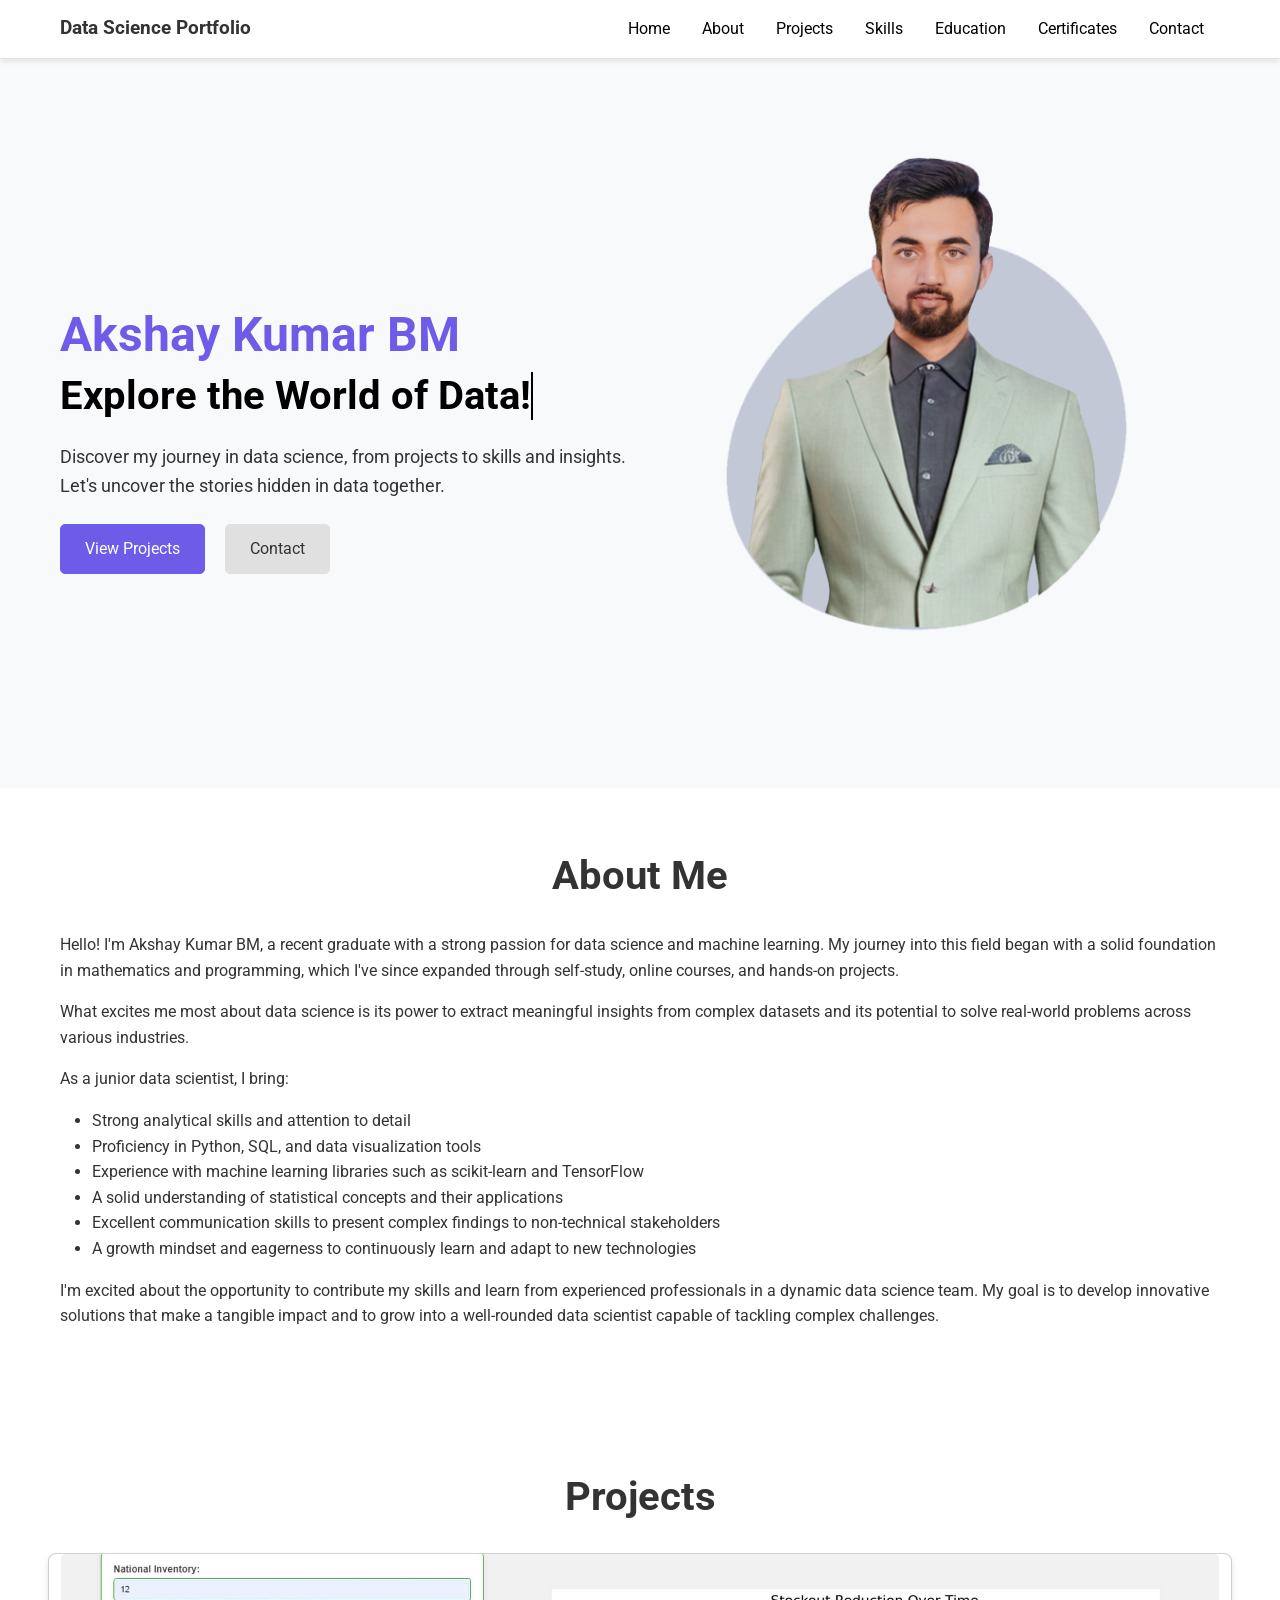
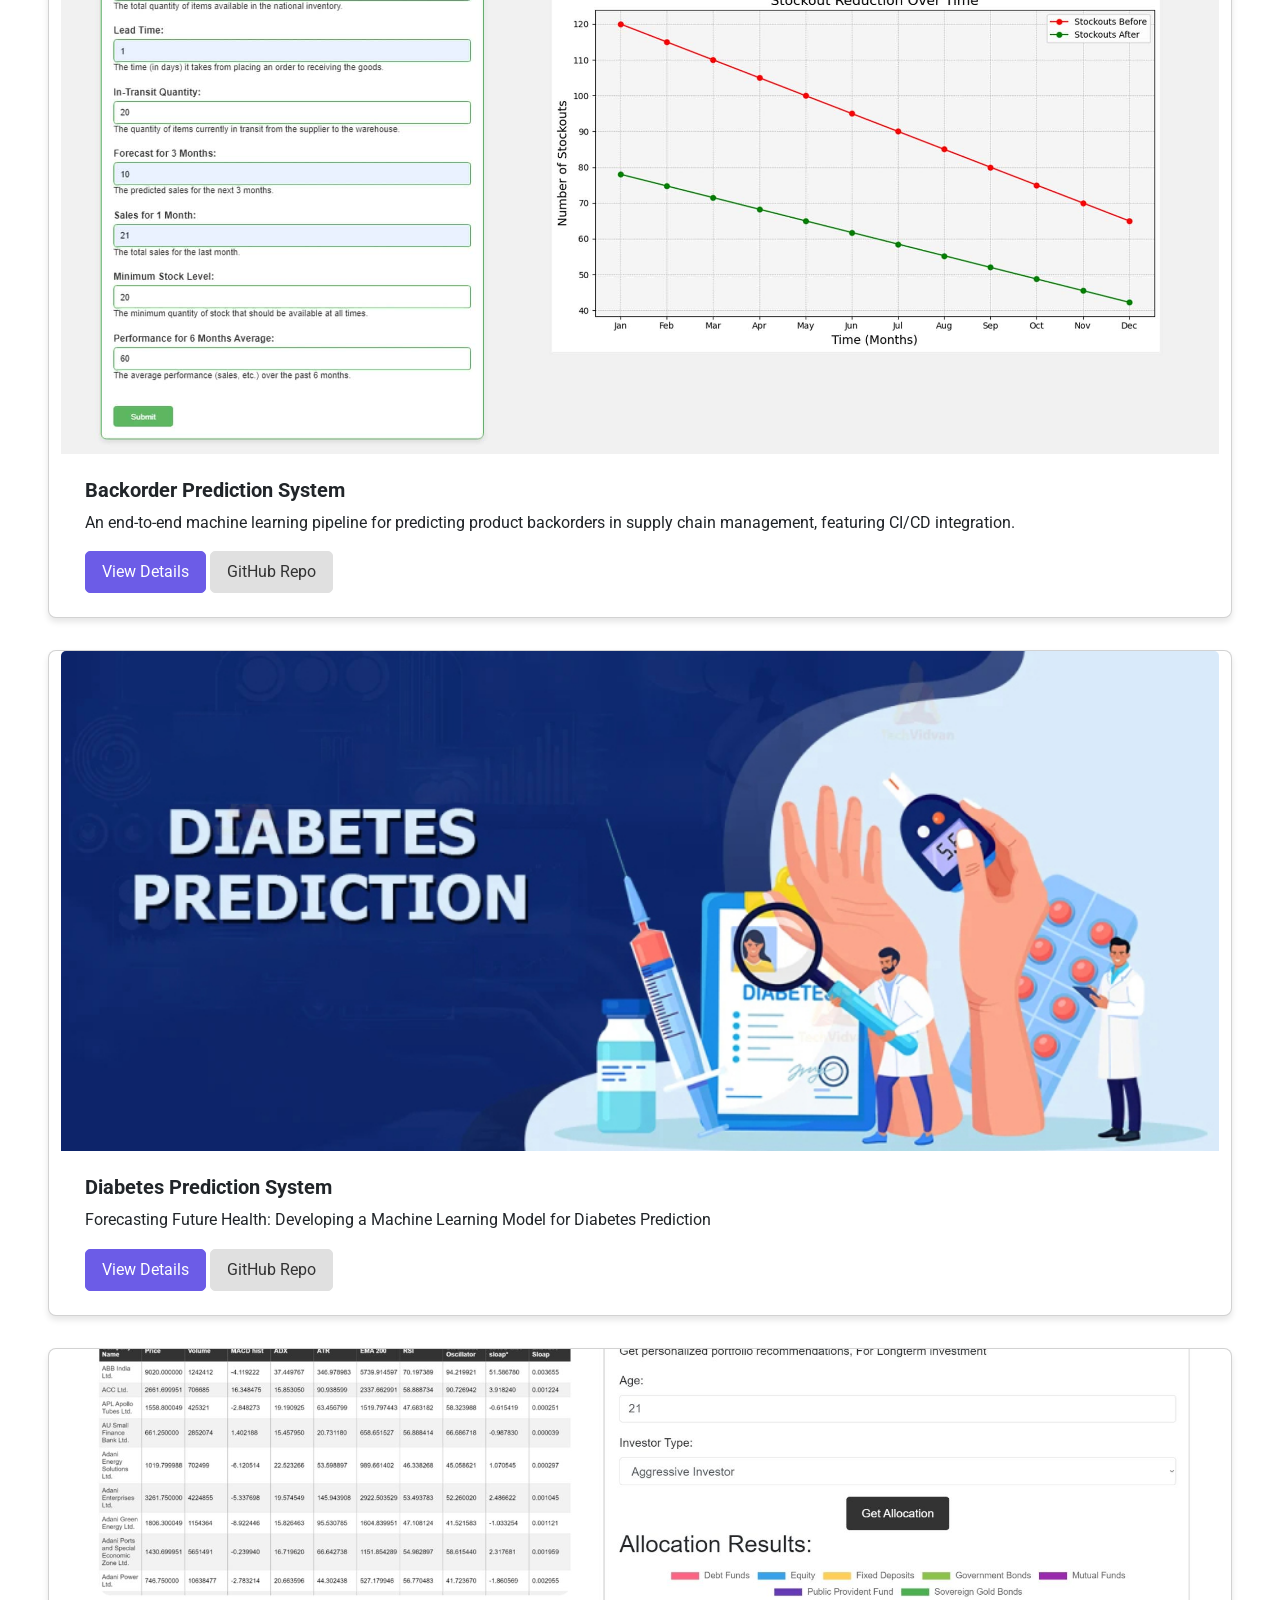
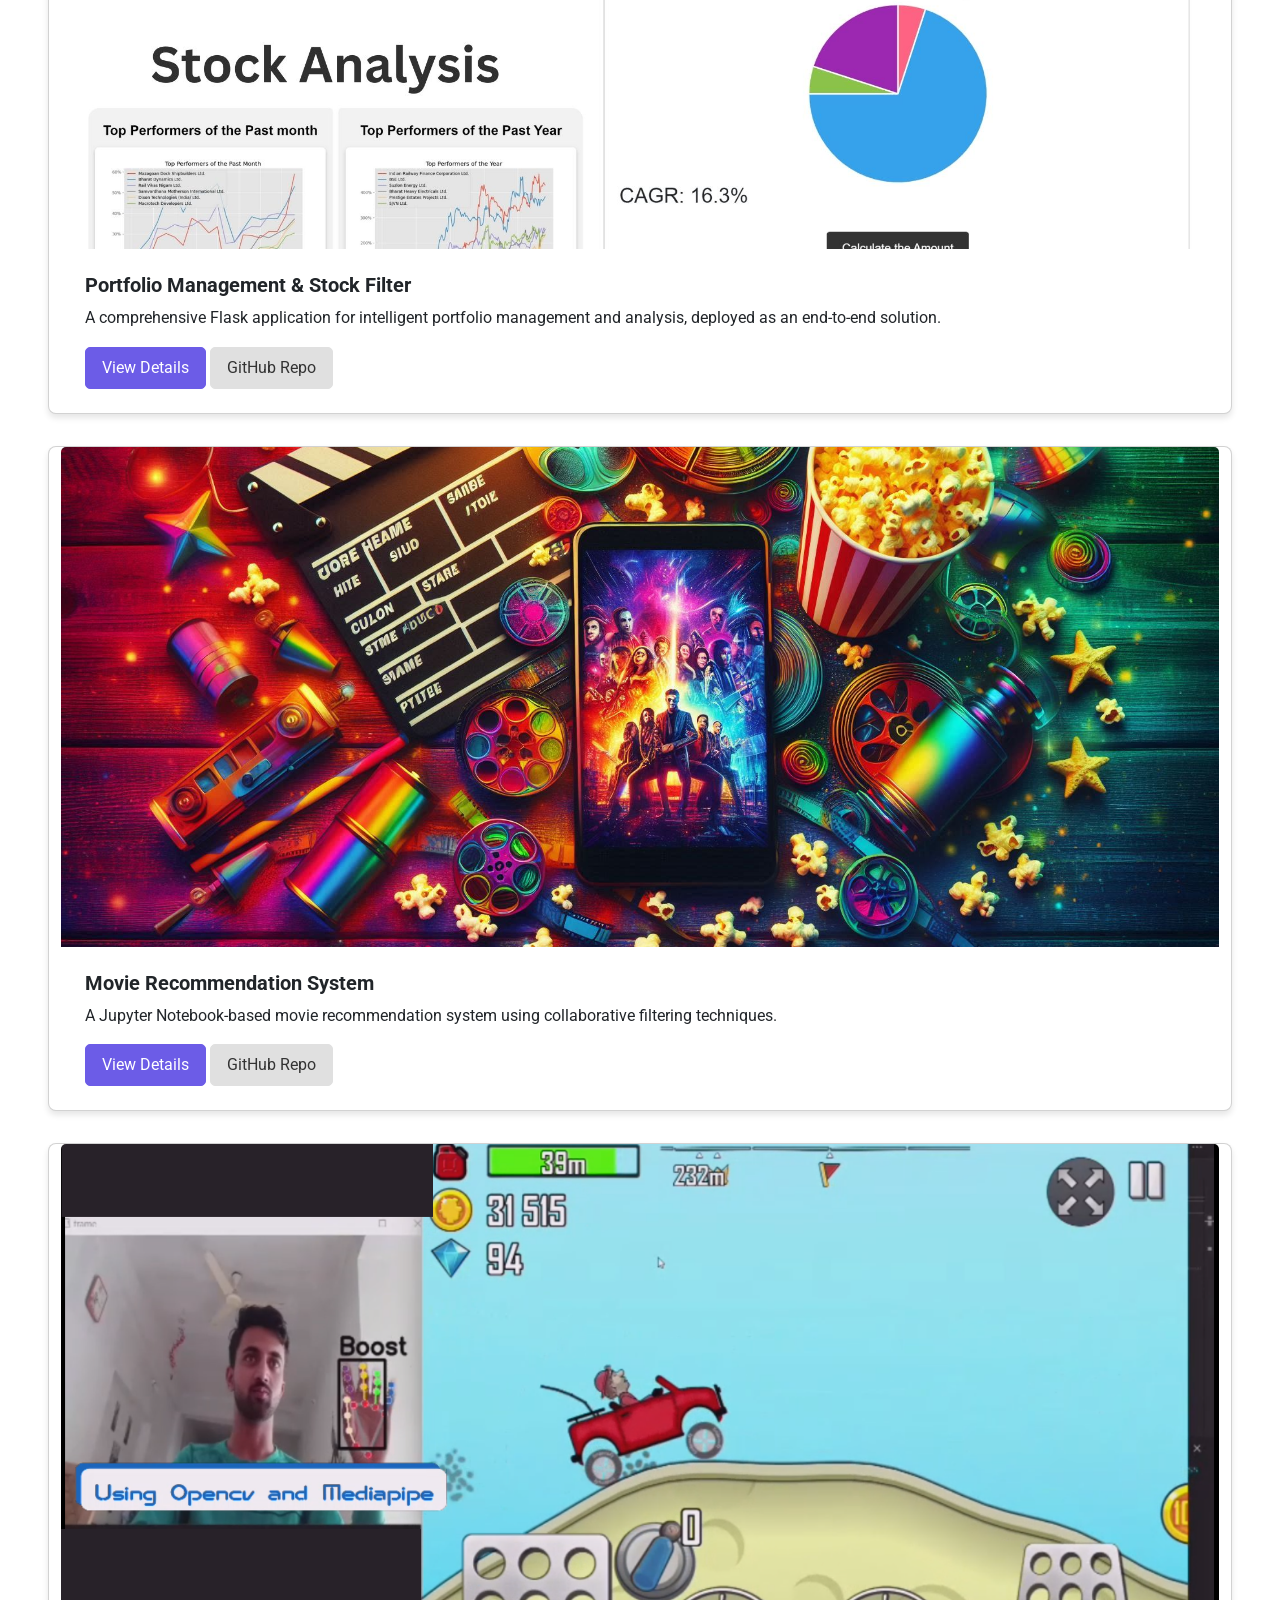
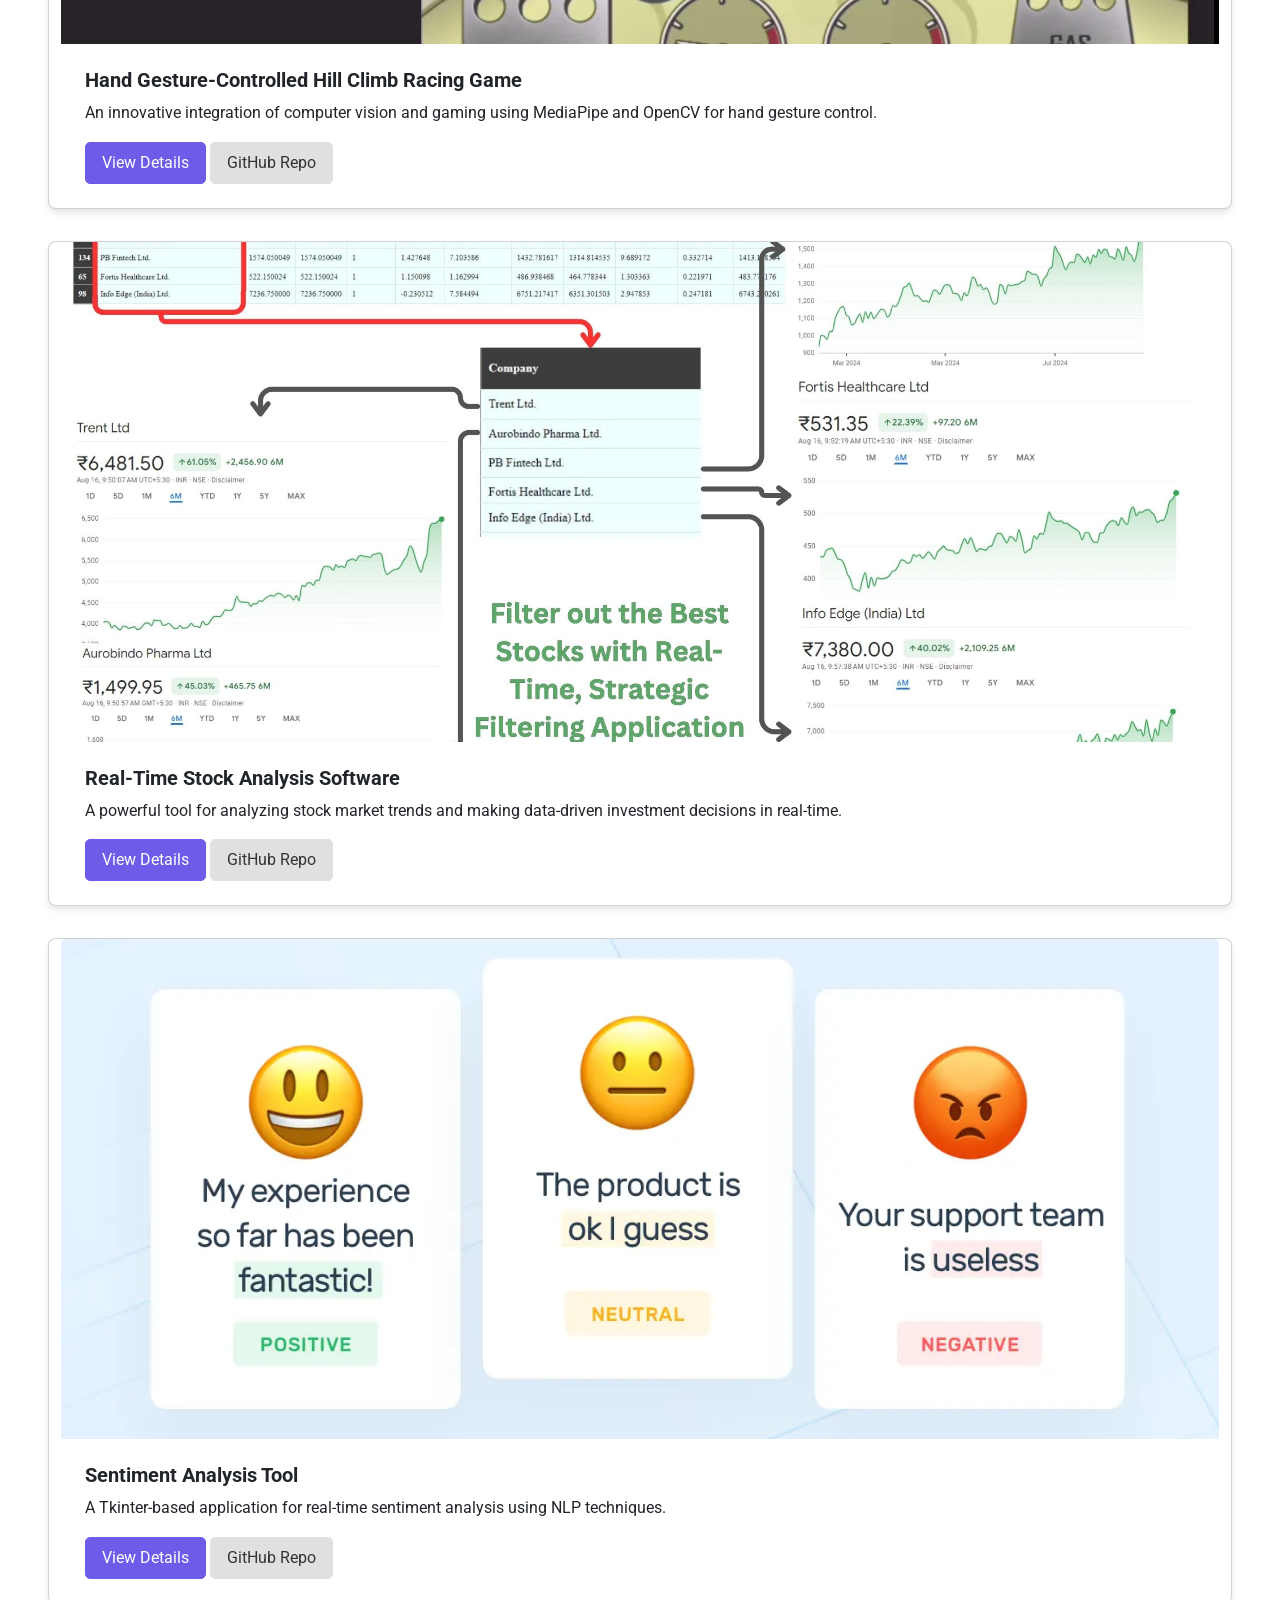
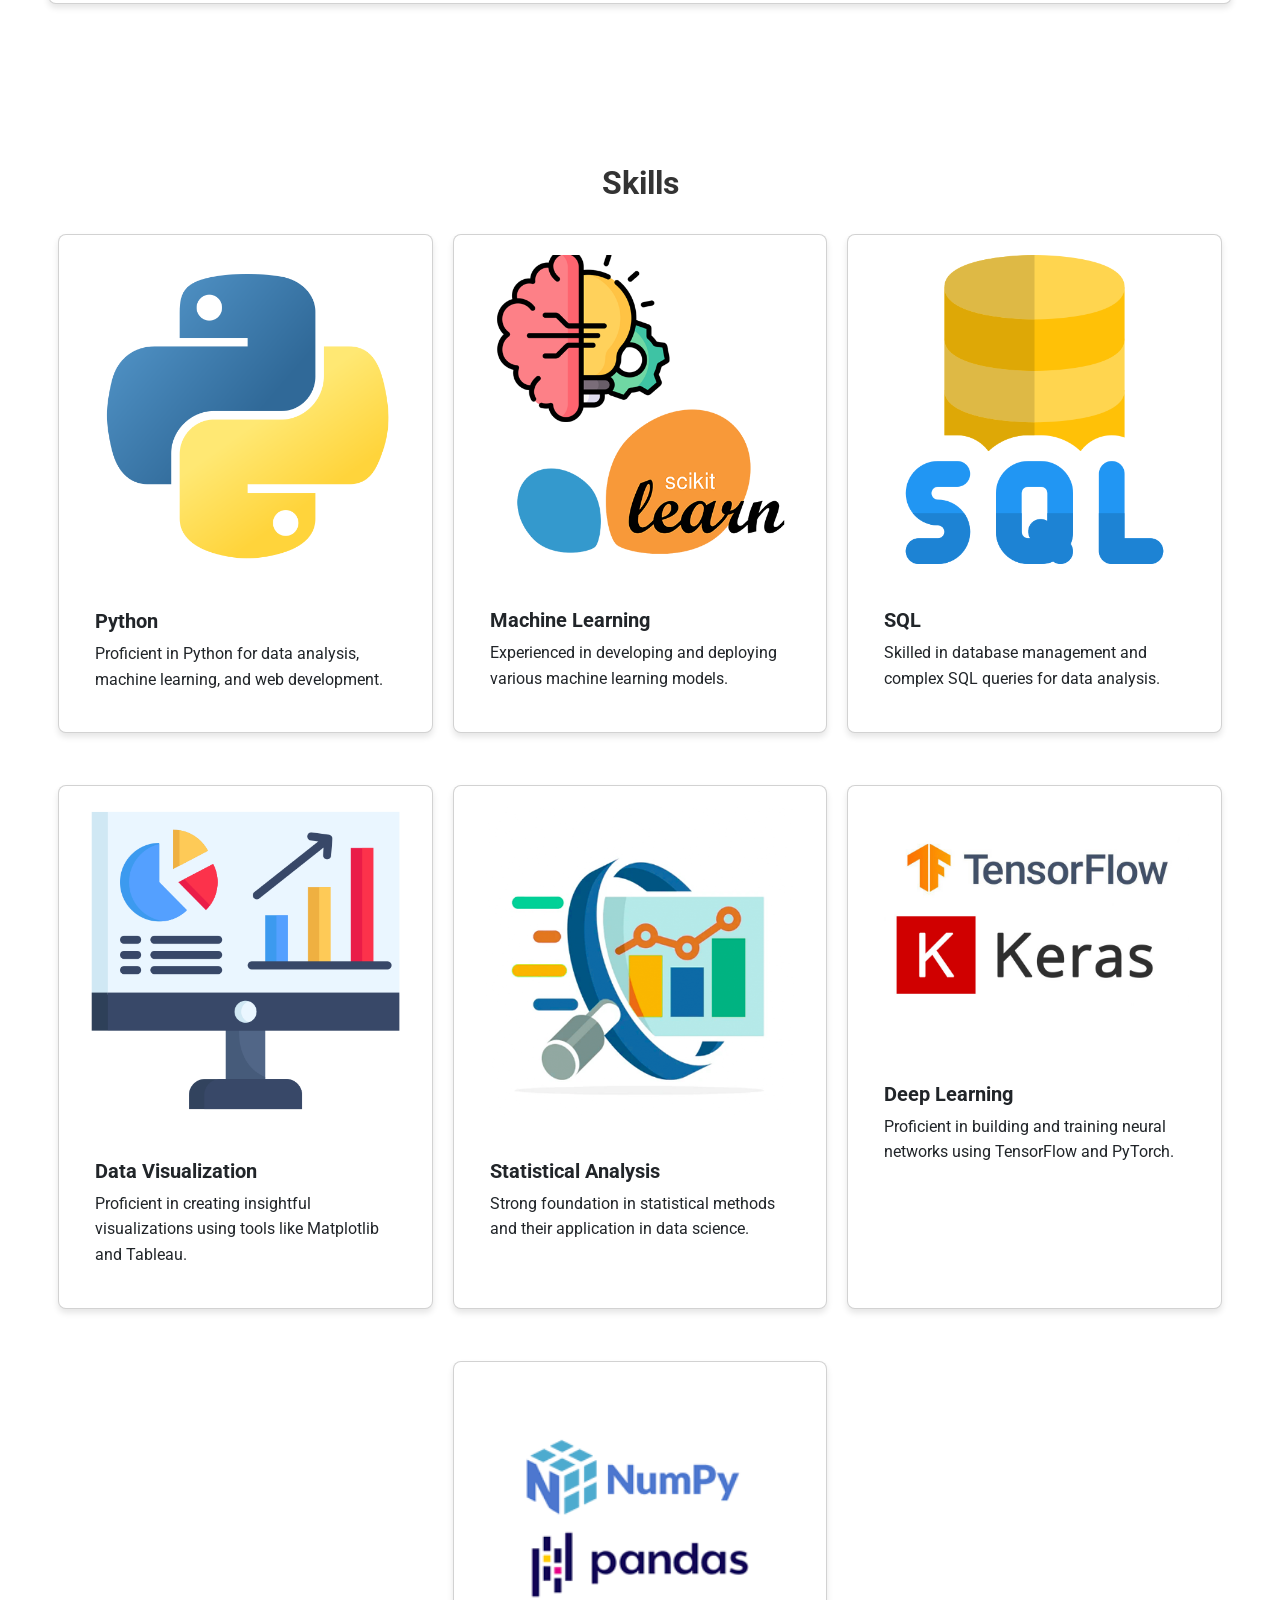
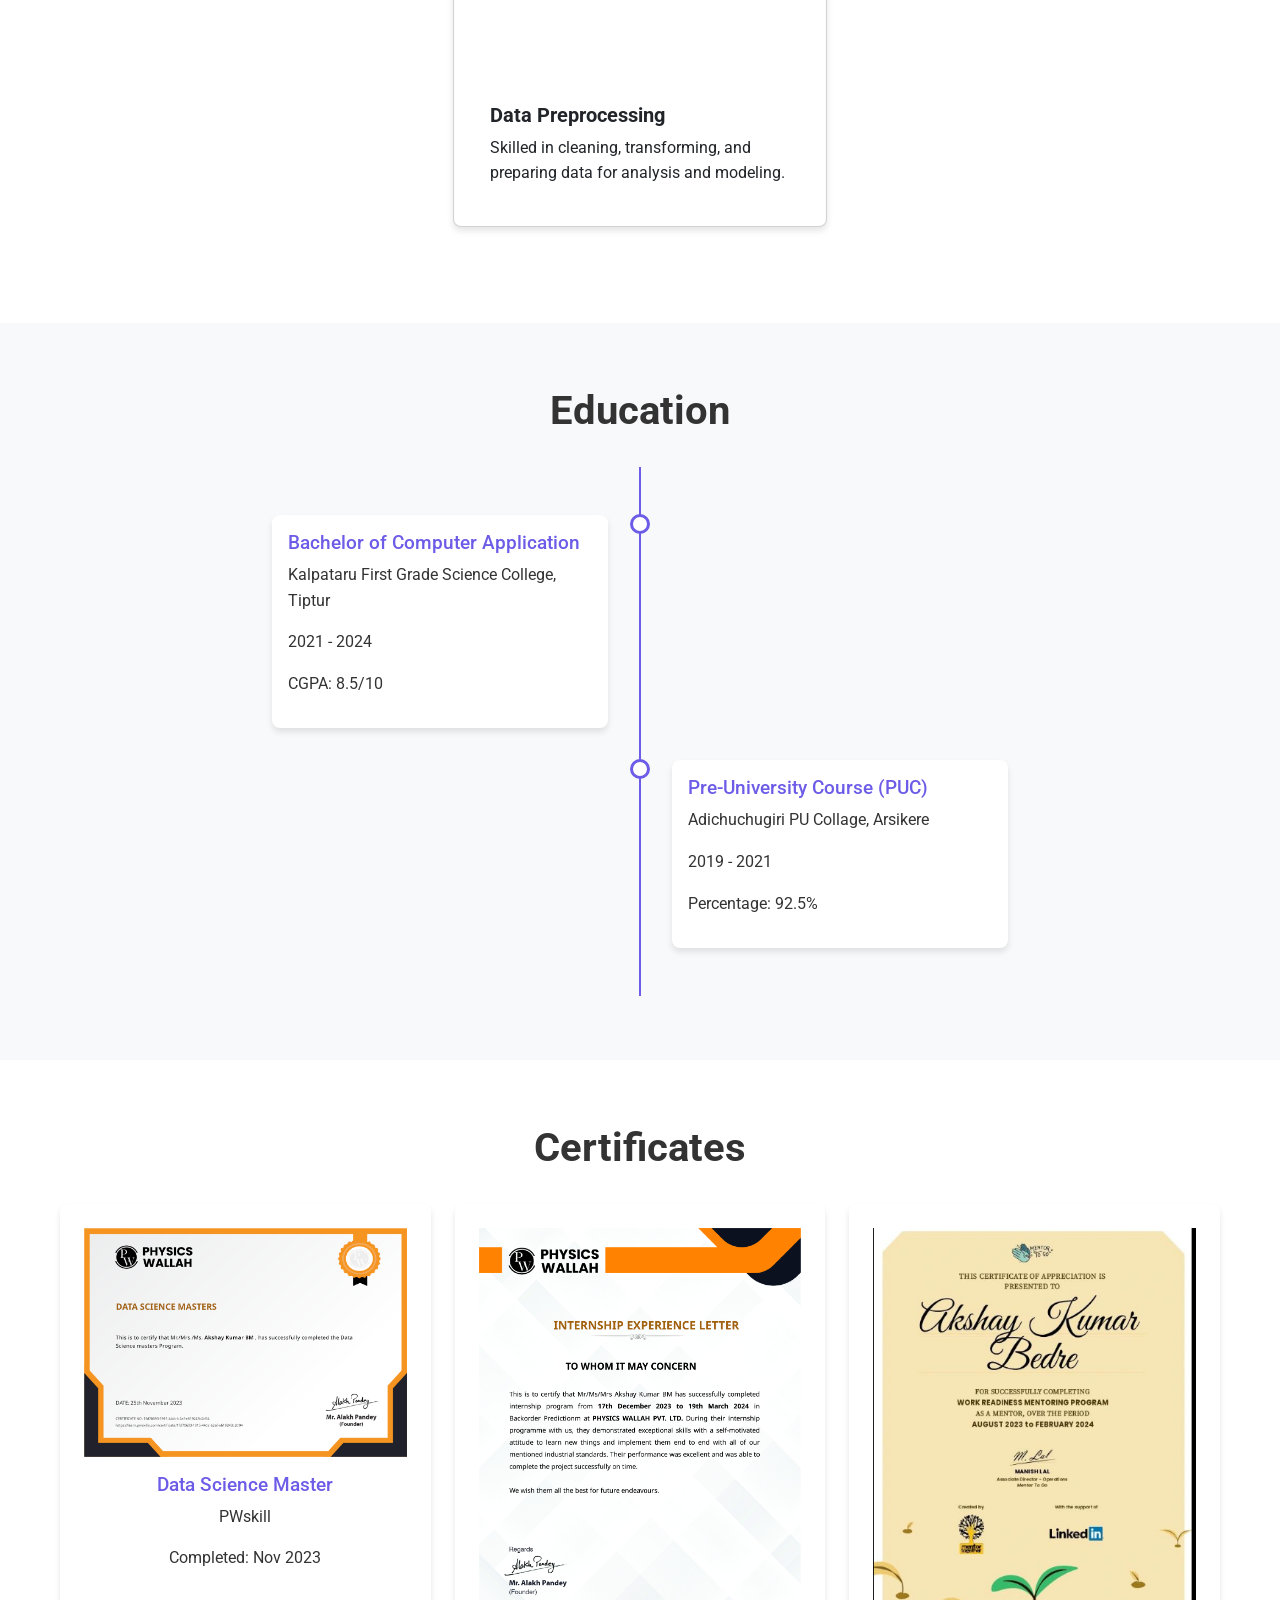
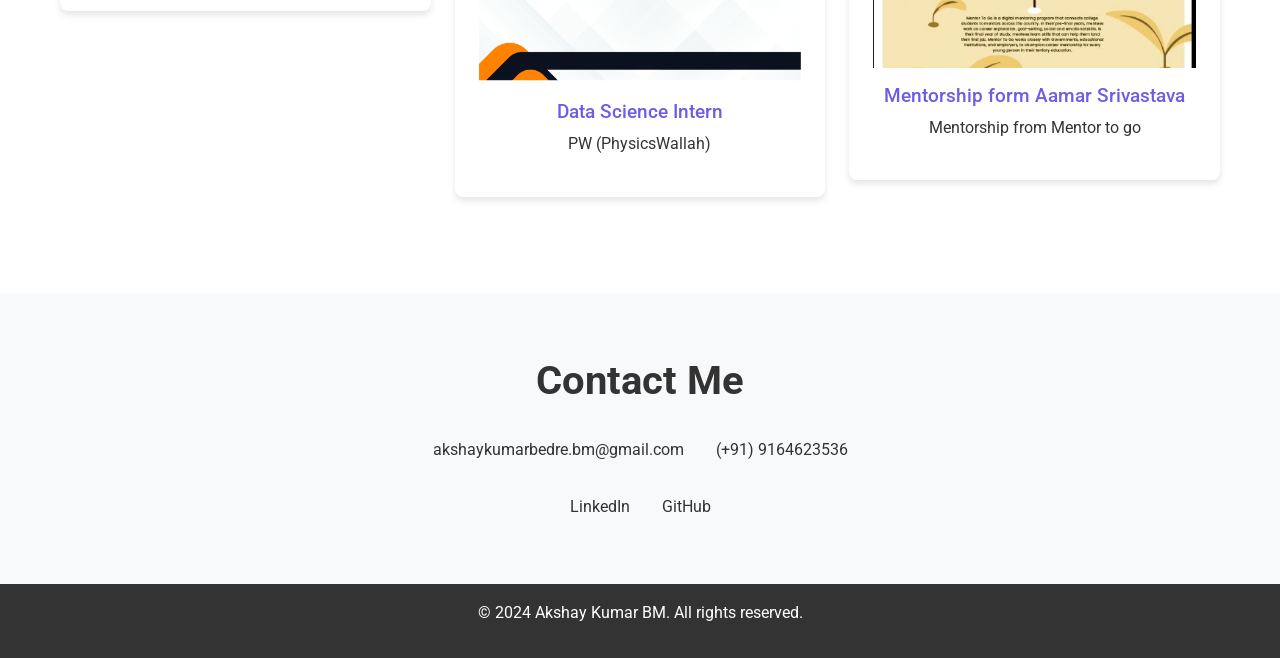
==== commit 2ae63ee6: "error" ====
--- a/index.html
+++ b/index.html
@@ -64,9 +64,7 @@
                     <li class="nav-item">
                         <a class="nav-link" href="#certificates">Certificates</a>
                     </li>
-                    <li class="nav-item">
-                        <a class="nav-link" href="#achievements">Achievements</a>
-                    </li>
+                    
                     <li class="nav-item">
                         <a class="nav-link" href="#contact">Contact</a>
                     </li>
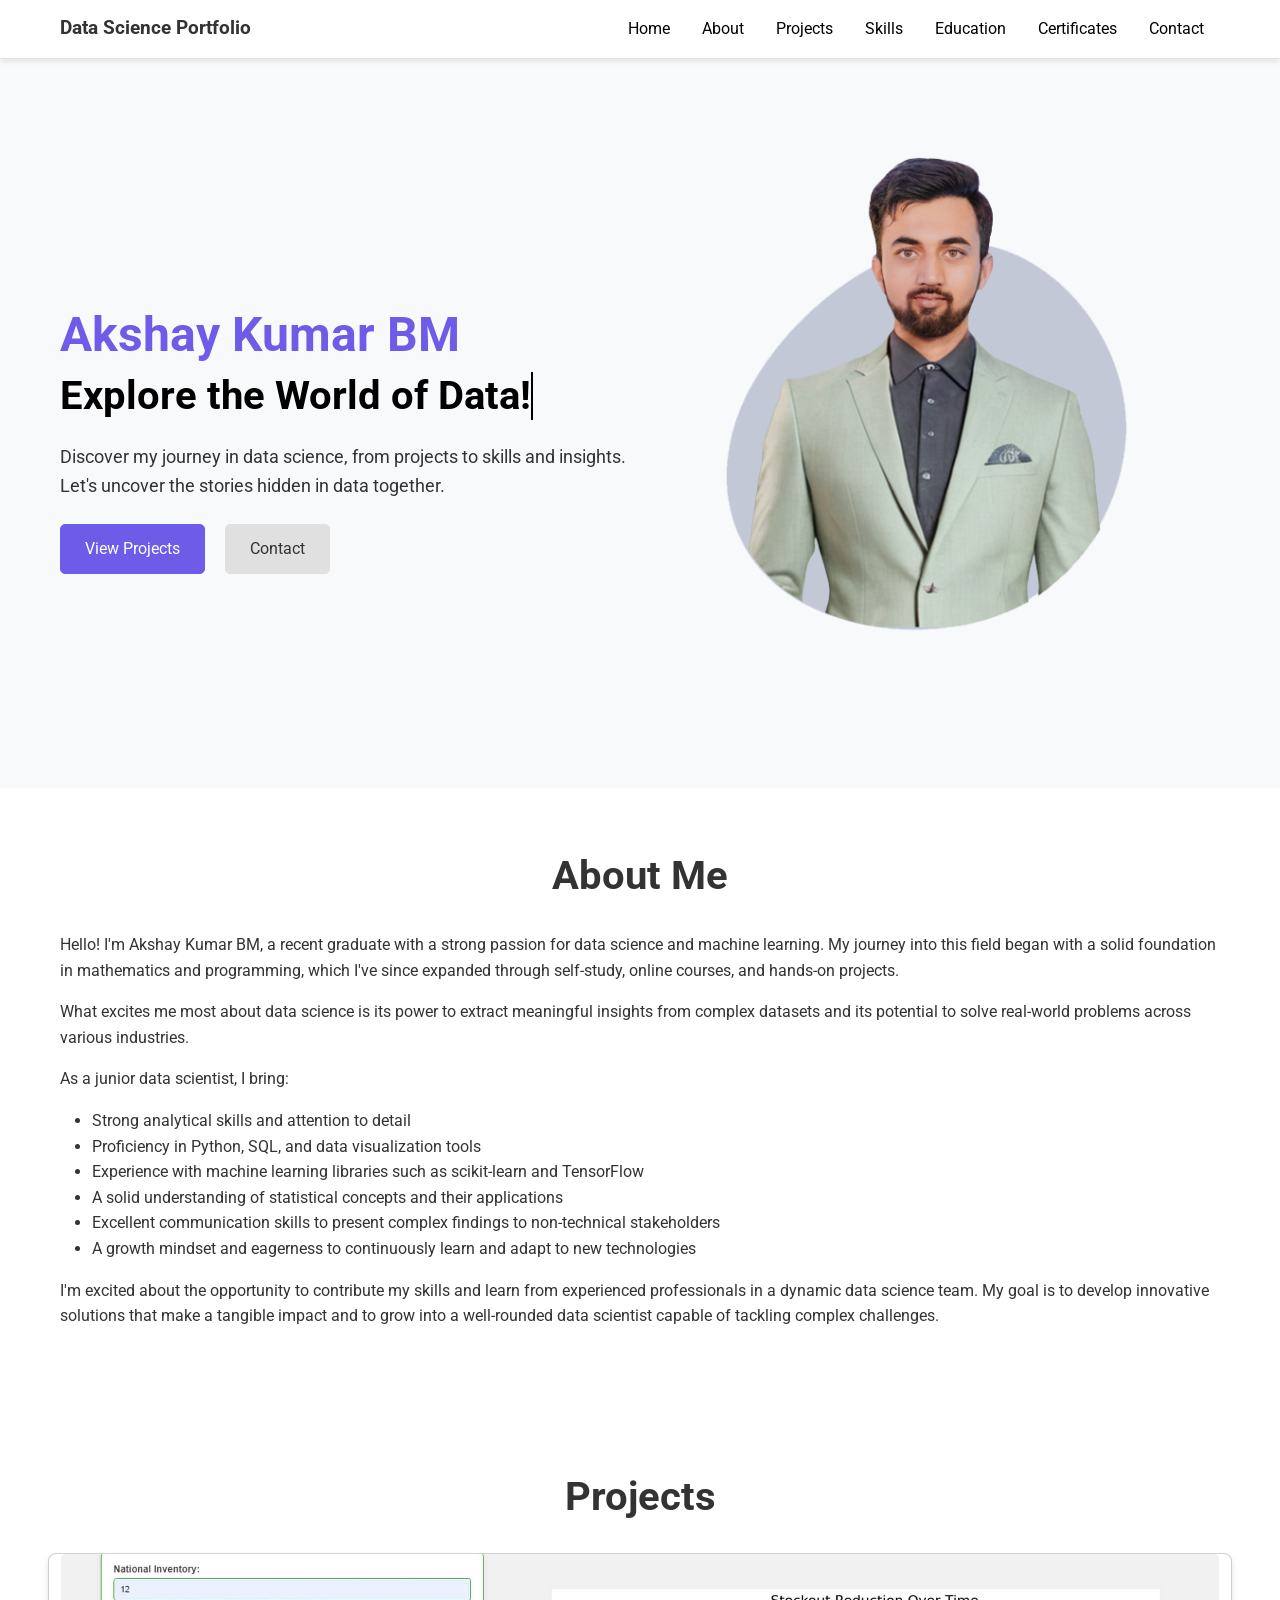
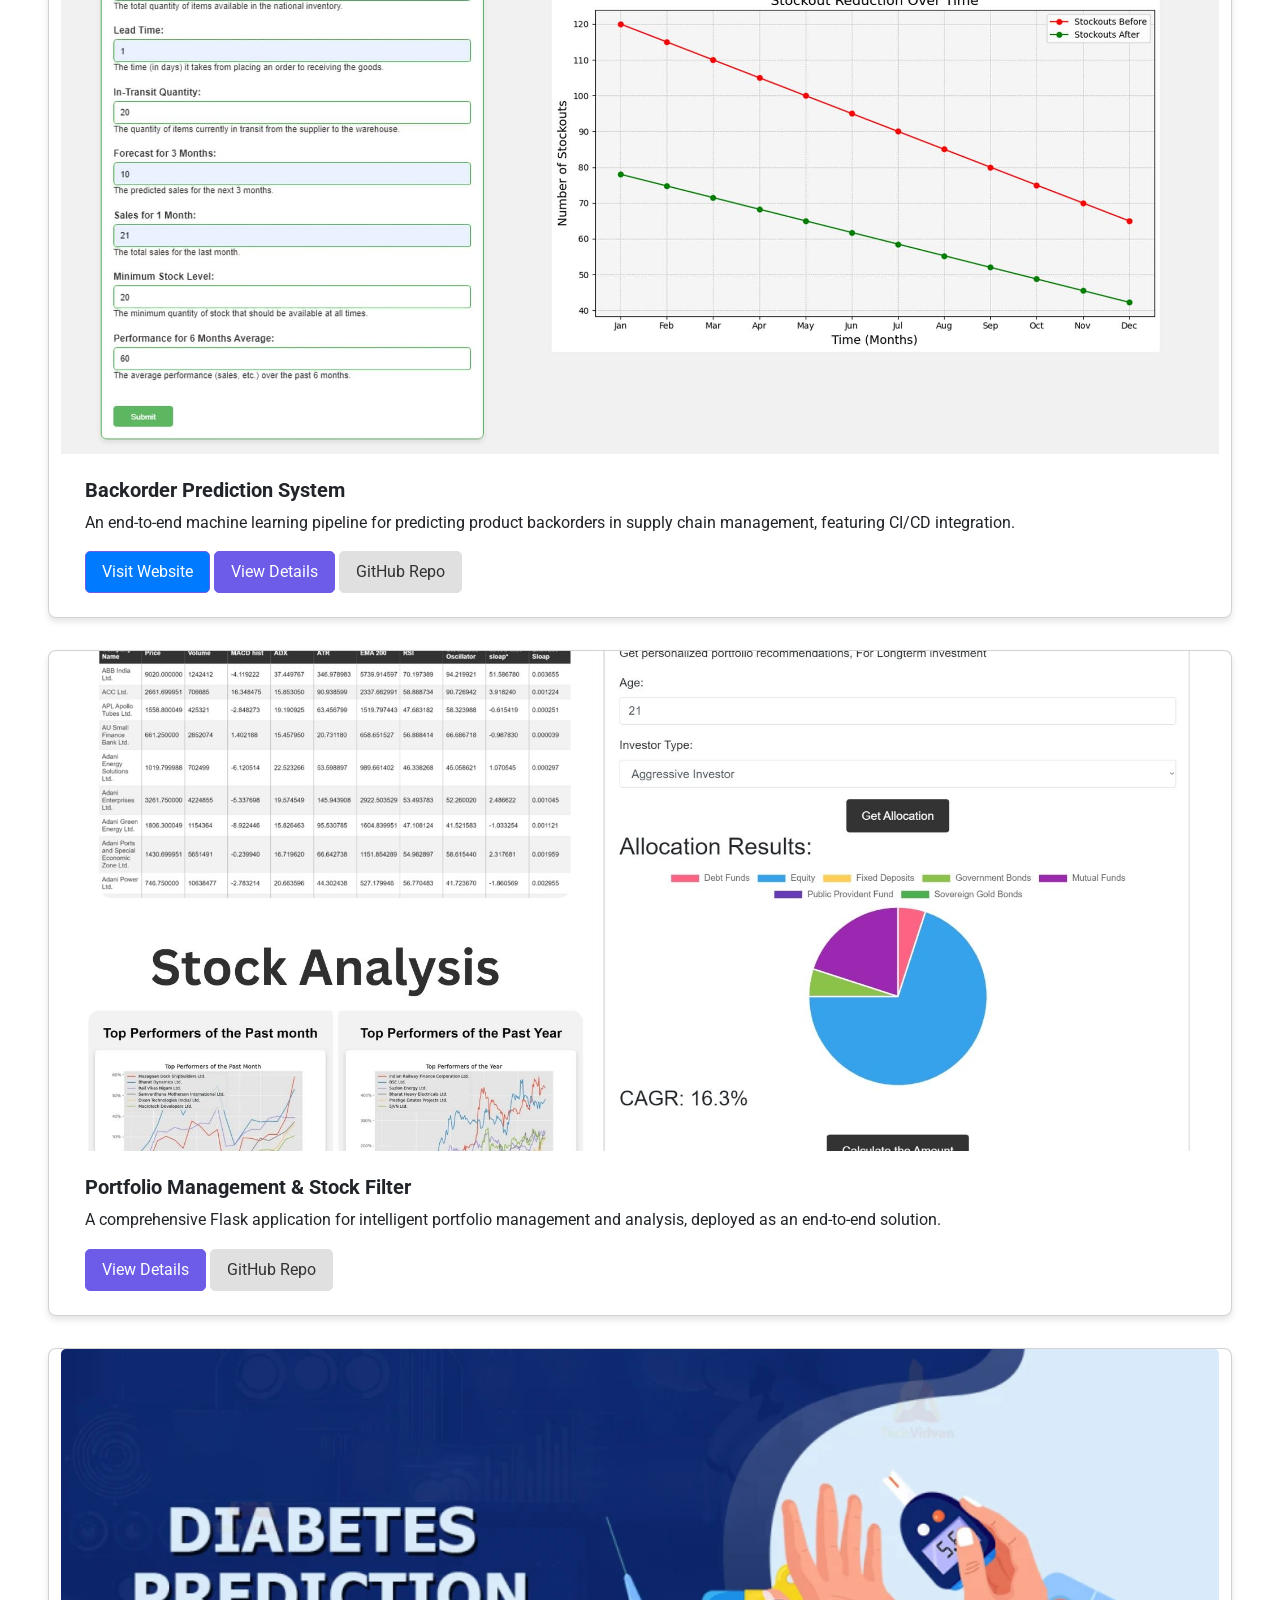
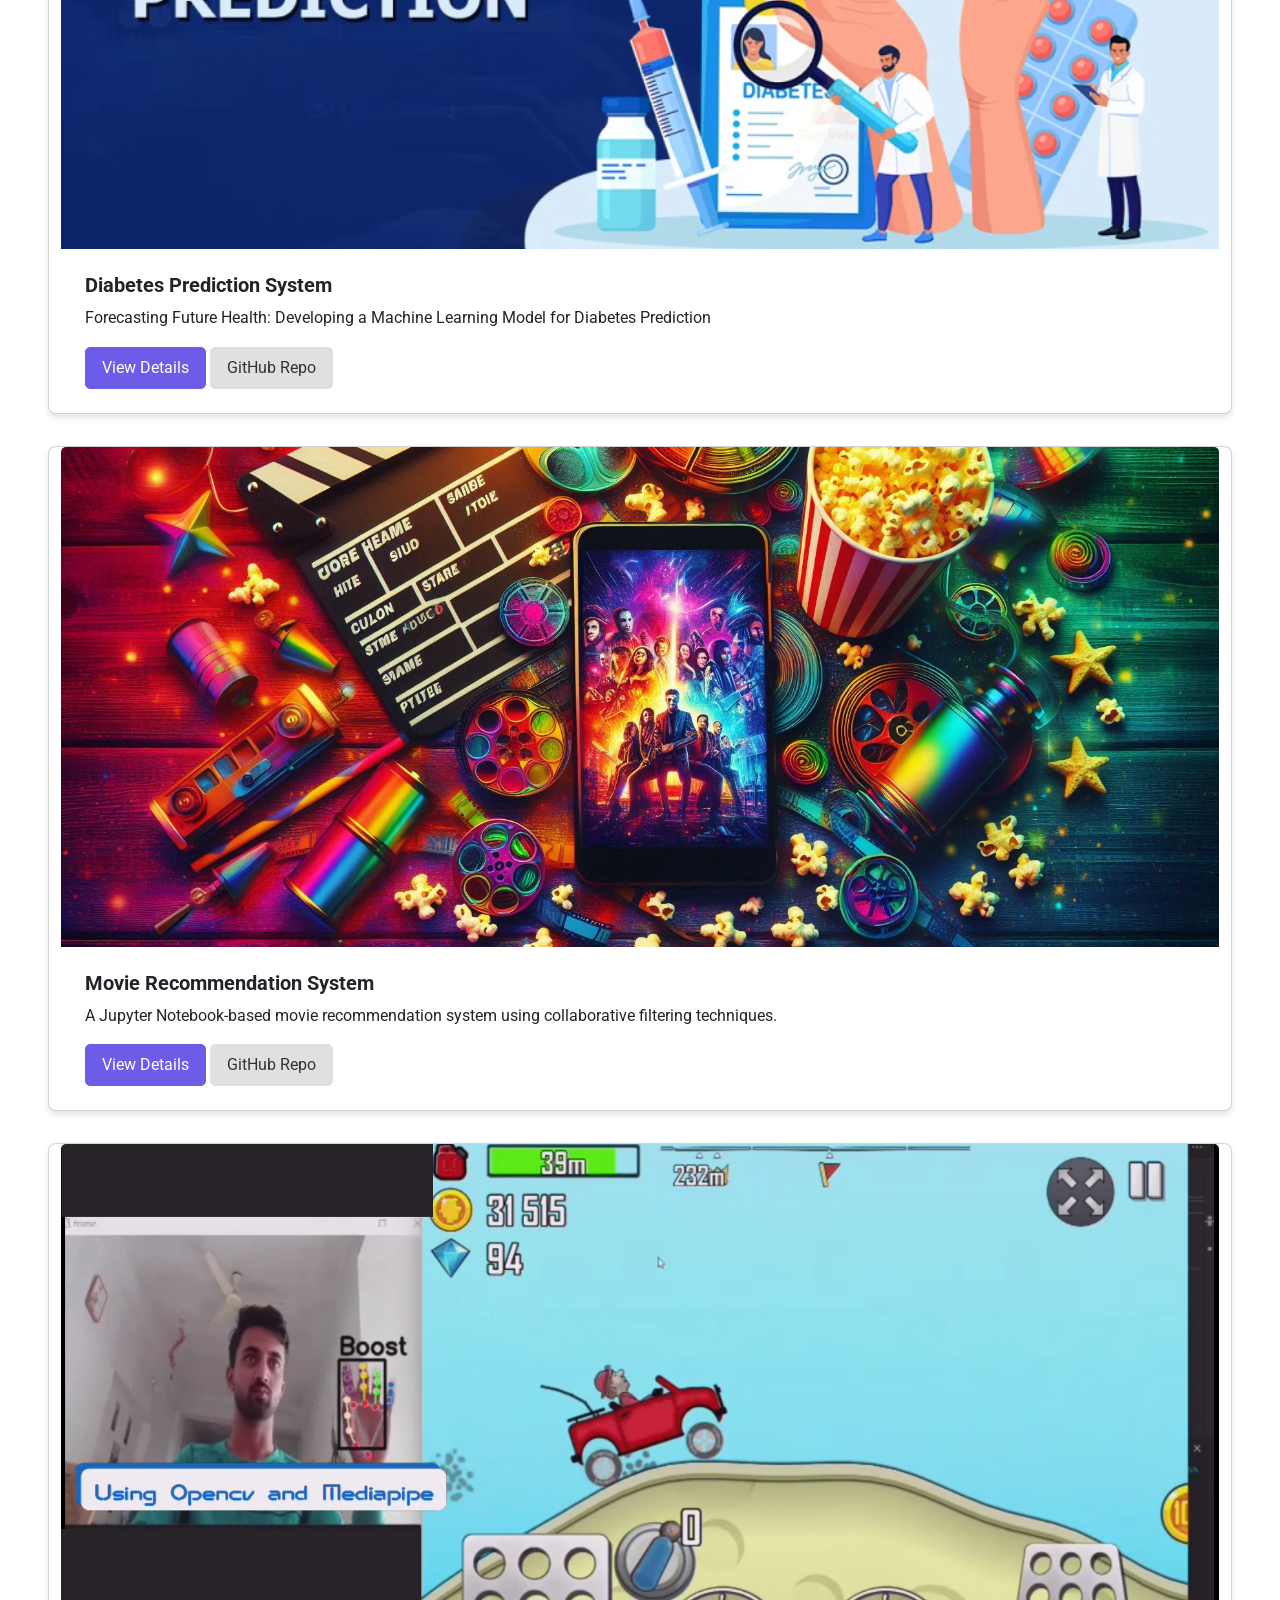
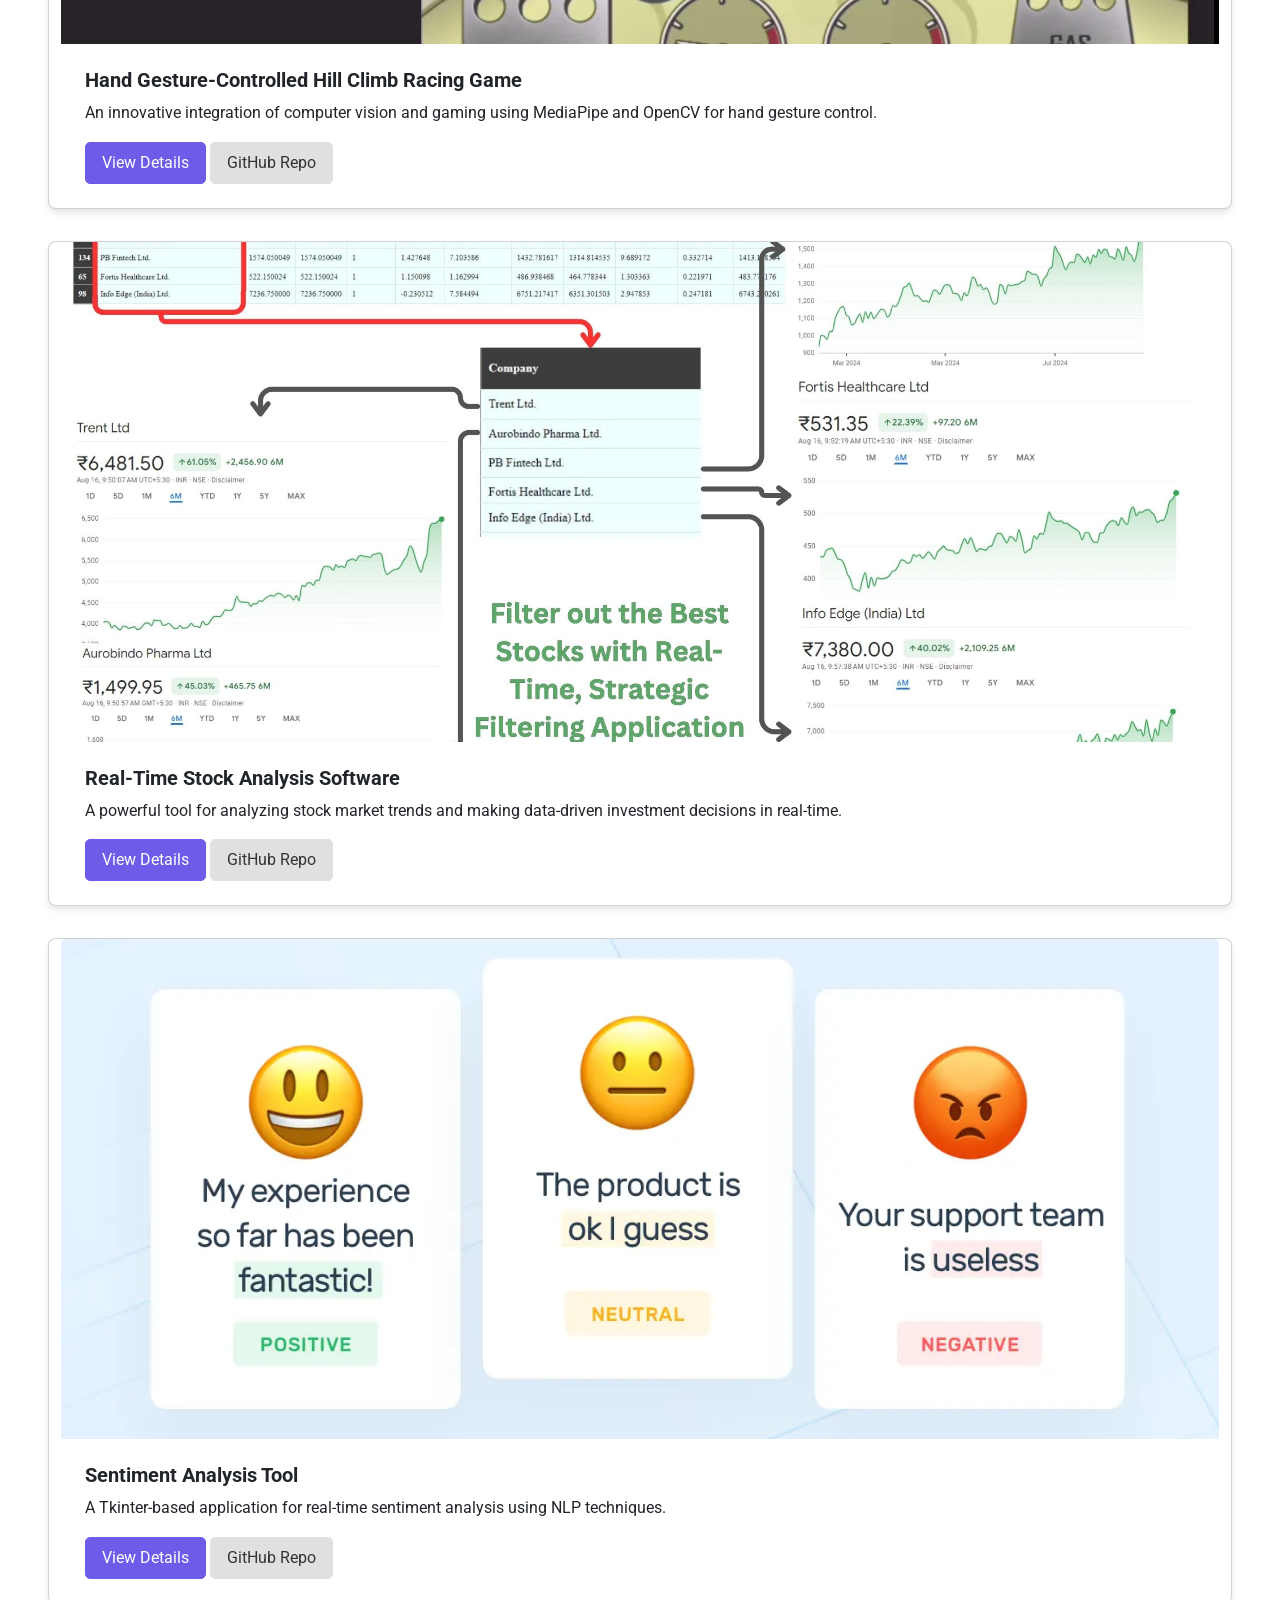
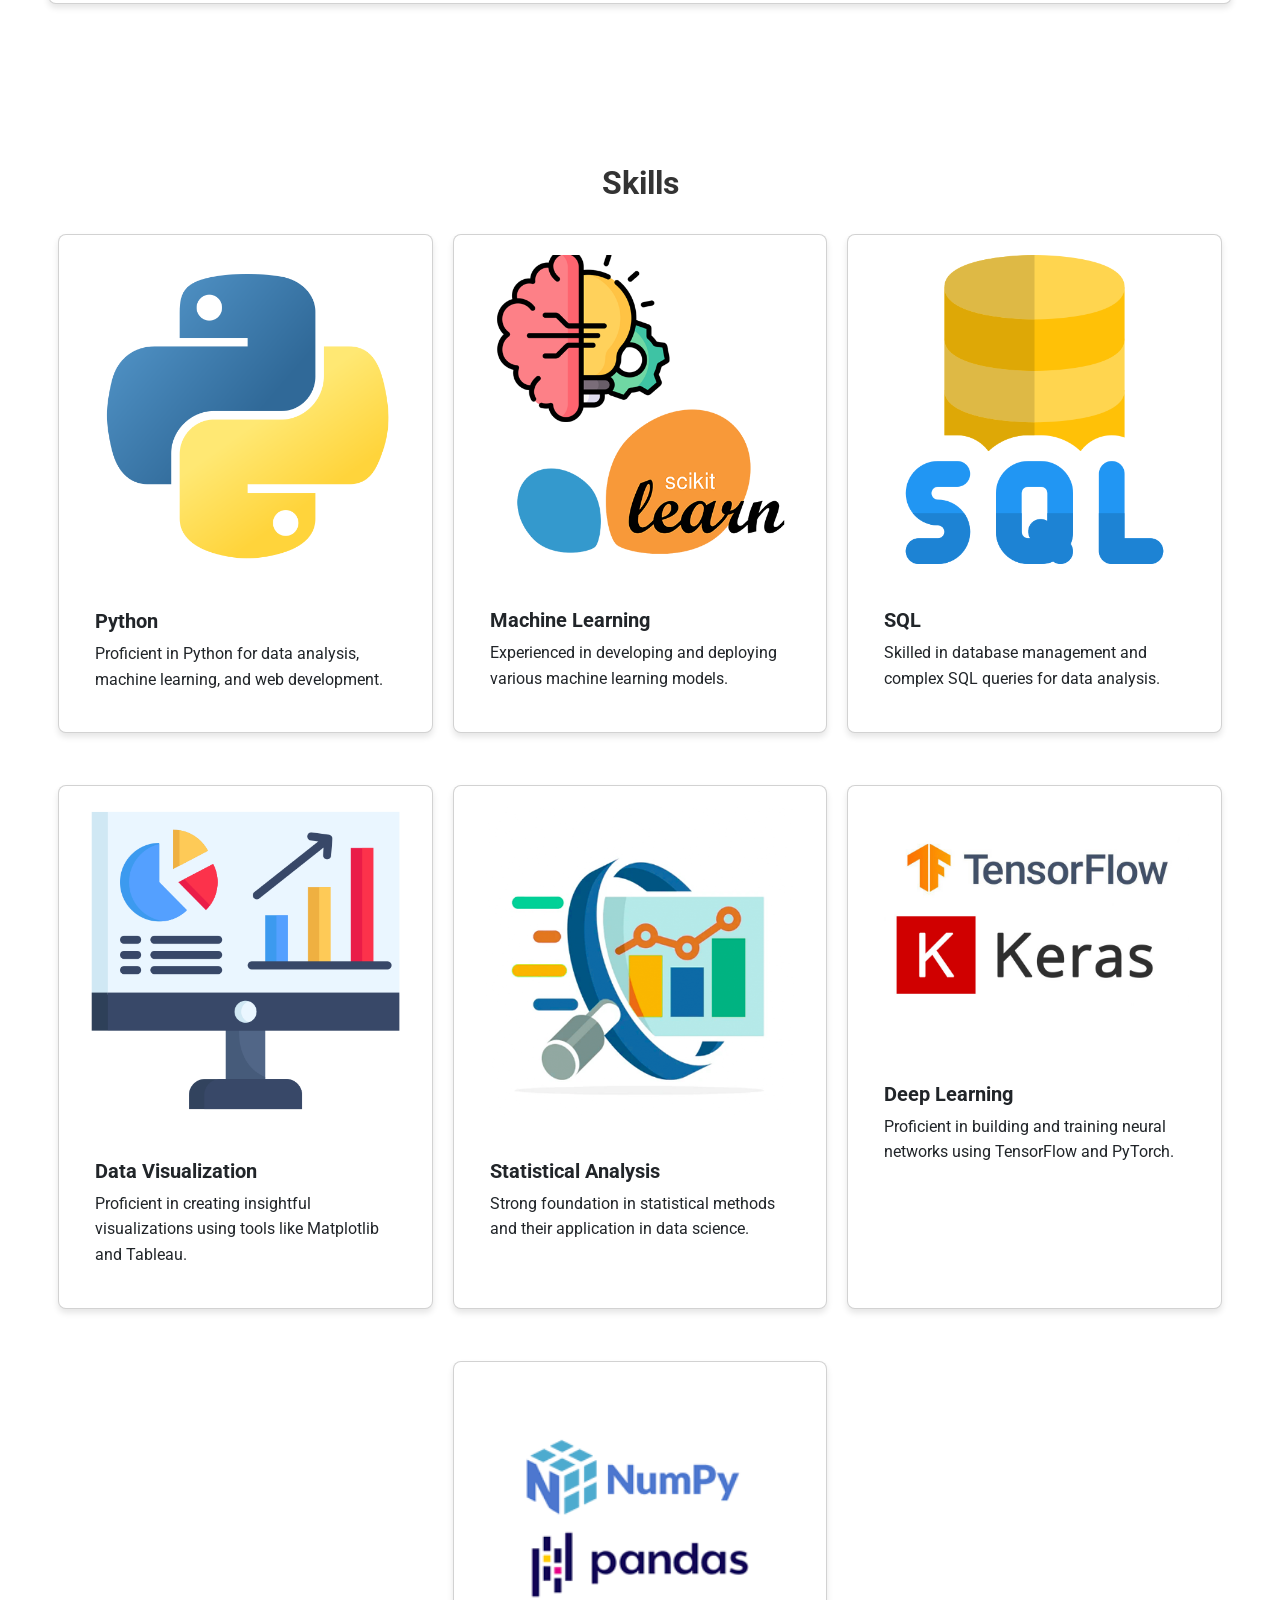
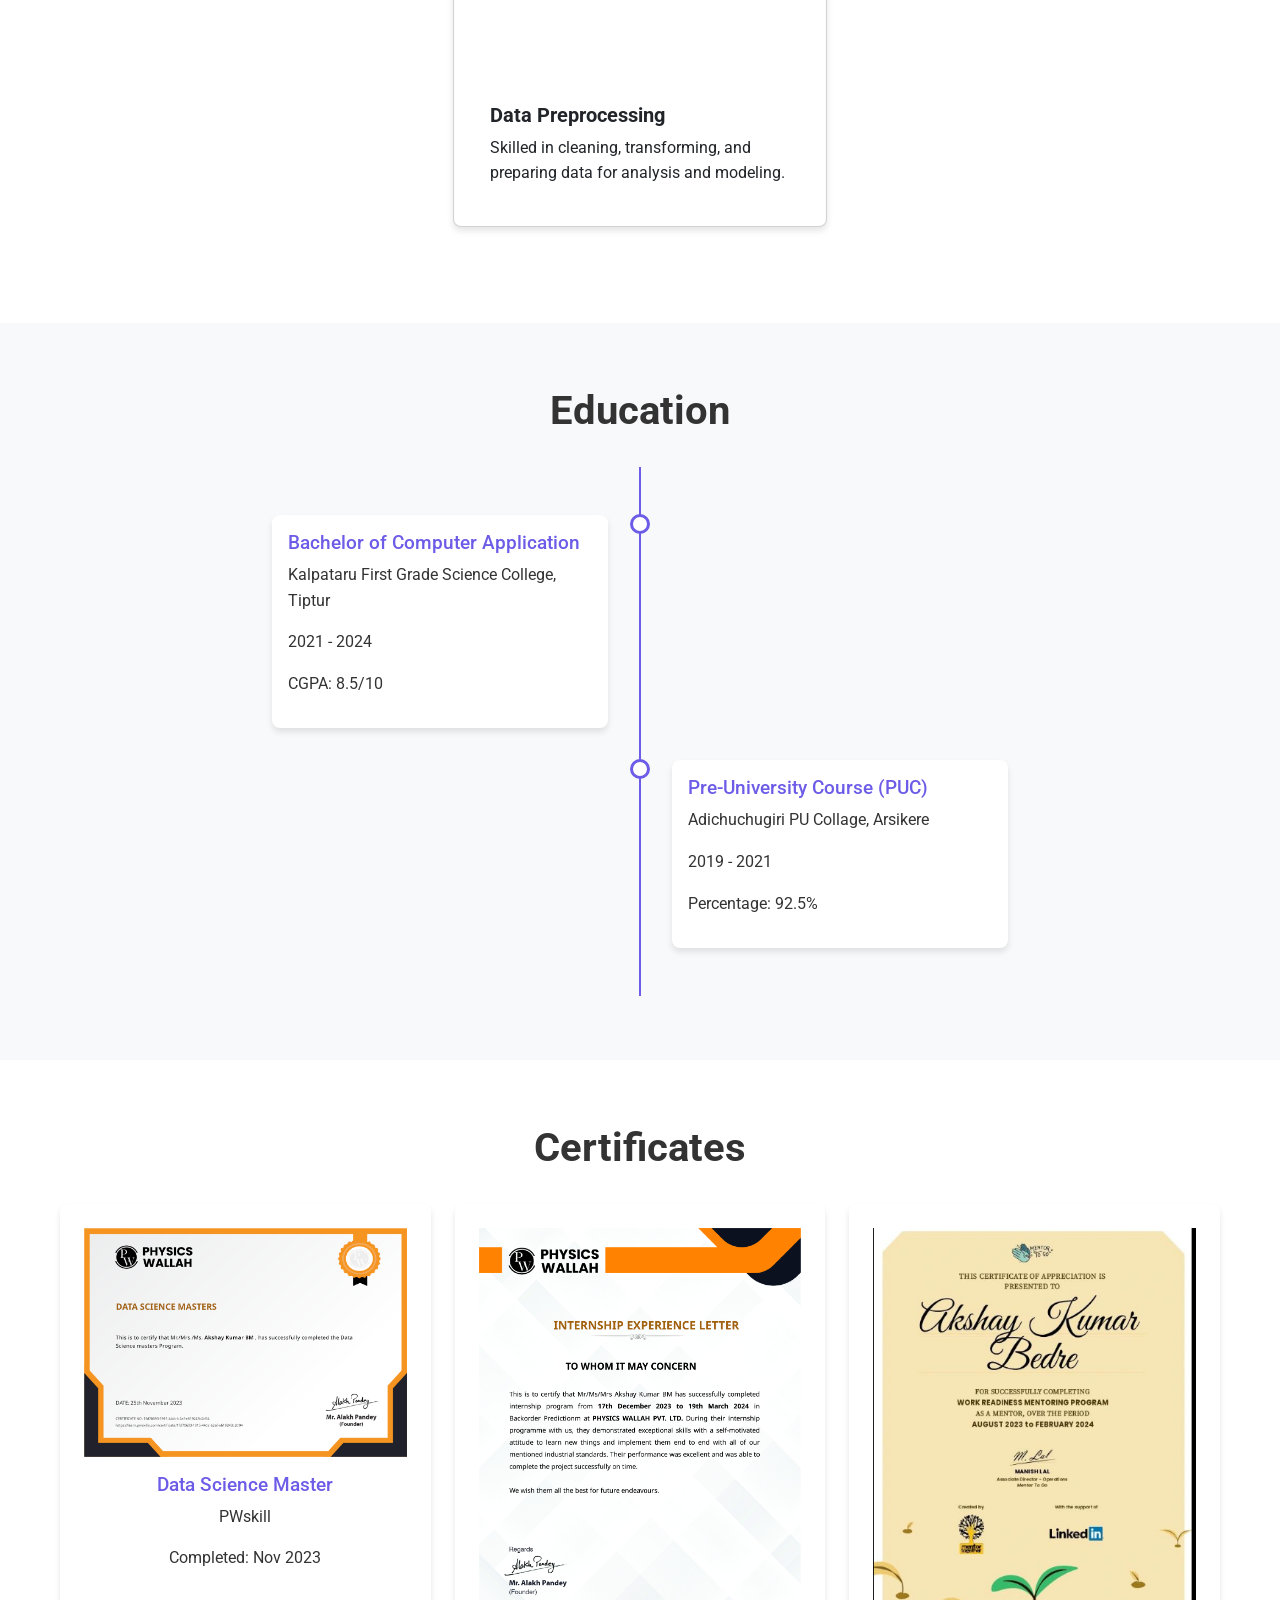
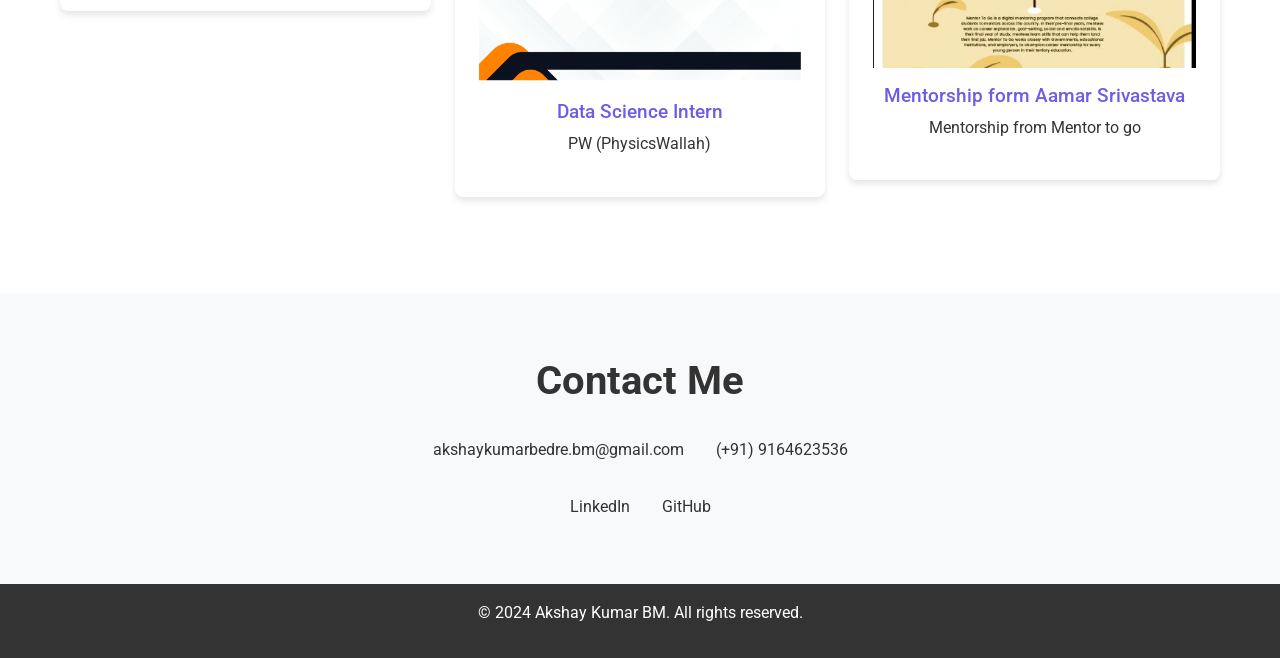
==== commit f383db0e: "google anylis" ====
--- a/index.html
+++ b/index.html
@@ -10,6 +10,14 @@
     <link href="https://cdn.jsdelivr.net/npm/bootstrap@5.3.0-alpha1/dist/css/bootstrap.min.css" rel="stylesheet">
     <link href="styles.css" rel="stylesheet">
     <script type="text/javascript" src="javascipth.js"></script>
+    <script>
+        window.dataLayer = window.dataLayer || [];
+        function gtag(){dataLayer.push(arguments);}
+        gtag('js', new Date());
+      
+        gtag('config', 'G-5DHSN7G1JT');
+      </script>
+
     <style>
         .typed-out {
             display: inline-block;
@@ -64,7 +72,7 @@
                     <li class="nav-item">
                         <a class="nav-link" href="#certificates">Certificates</a>
                     </li>
-                    
+
                     <li class="nav-item">
                         <a class="nav-link" href="#contact">Contact</a>
                     </li>
@@ -153,10 +161,29 @@
                         <h5 class="card-title">Backorder Prediction System</h5>
                         <p class="card-text">An end-to-end machine learning pipeline for predicting product backorders
                             in supply chain management, featuring CI/CD integration.</p>
+
+
+                        <a href="https://rb.gy/895jmm" class="btn btn-primary live">Visit Website </a>
                         <a href="#" class="btn btn-primary" onclick="showProjectDetails('backorderPrediction')">View
                             Details</a>
                         <a href="https://github.com/akshaykumarbedre/BackOrder_Prediction" class="btn btn-secondary"
                             target="_blank">GitHub Repo</a>
+                    </div>
+                </div>
+                <div class="card">
+                    <img src="images/projects/portfolio-management.jpg" class="card-img-top"
+                        alt="AI Portfolio Management">
+                    <div class="card-body">
+                        <h5 class="card-title">Portfolio Management & Stock Filter</h5>
+                        <p class="card-text">A comprehensive Flask application for intelligent portfolio management and
+                            analysis, deployed as an end-to-end solution.</p>
+
+                            <!-- <a href="https://rb.gy/895jmm" class="btn btn-primary live">Visit Website </a> -->
+
+                        <a href="#" class="btn btn-primary" onclick="showProjectDetails('portfolioManagement')">View
+                            Details</a>
+                        <a href="https://github.com/akshaykumarbedre/stock_screen_collage_projest"
+                            class="btn btn-secondary" target="_blank">GitHub Repo</a>
                     </div>
                 </div>
                 <div class="card">
@@ -170,19 +197,6 @@
                             Details</a>
                         <a href="https://github.com/akshaykumarbedre/diabetes" class="btn btn-secondary"
                             target="_blank">GitHub Repo</a>
-                    </div>
-                </div>
-                <div class="card">
-                    <img src="images/projects/portfolio-management.jpg" class="card-img-top"
-                        alt="AI Portfolio Management">
-                    <div class="card-body">
-                        <h5 class="card-title">Portfolio Management & Stock Filter</h5>
-                        <p class="card-text">A comprehensive Flask application for intelligent portfolio management and
-                            analysis, deployed as an end-to-end solution.</p>
-                        <a href="#" class="btn btn-primary" onclick="showProjectDetails('portfolioManagement')">View
-                            Details</a>
-                        <a href="https://github.com/akshaykumarbedre/stock_screen_collage_projest"
-                            class="btn btn-secondary" target="_blank">GitHub Repo</a>
                     </div>
                 </div>
                 <div class="card">
--- a/styles.css
+++ b/styles.css
@@ -461,4 +461,8 @@
   .timeline-item:nth-child(odd)::after, .timeline-item:nth-child(even)::after {
       left: 21px;
   }
-}+}
+.live {
+  background: #007BFF;
+}
+
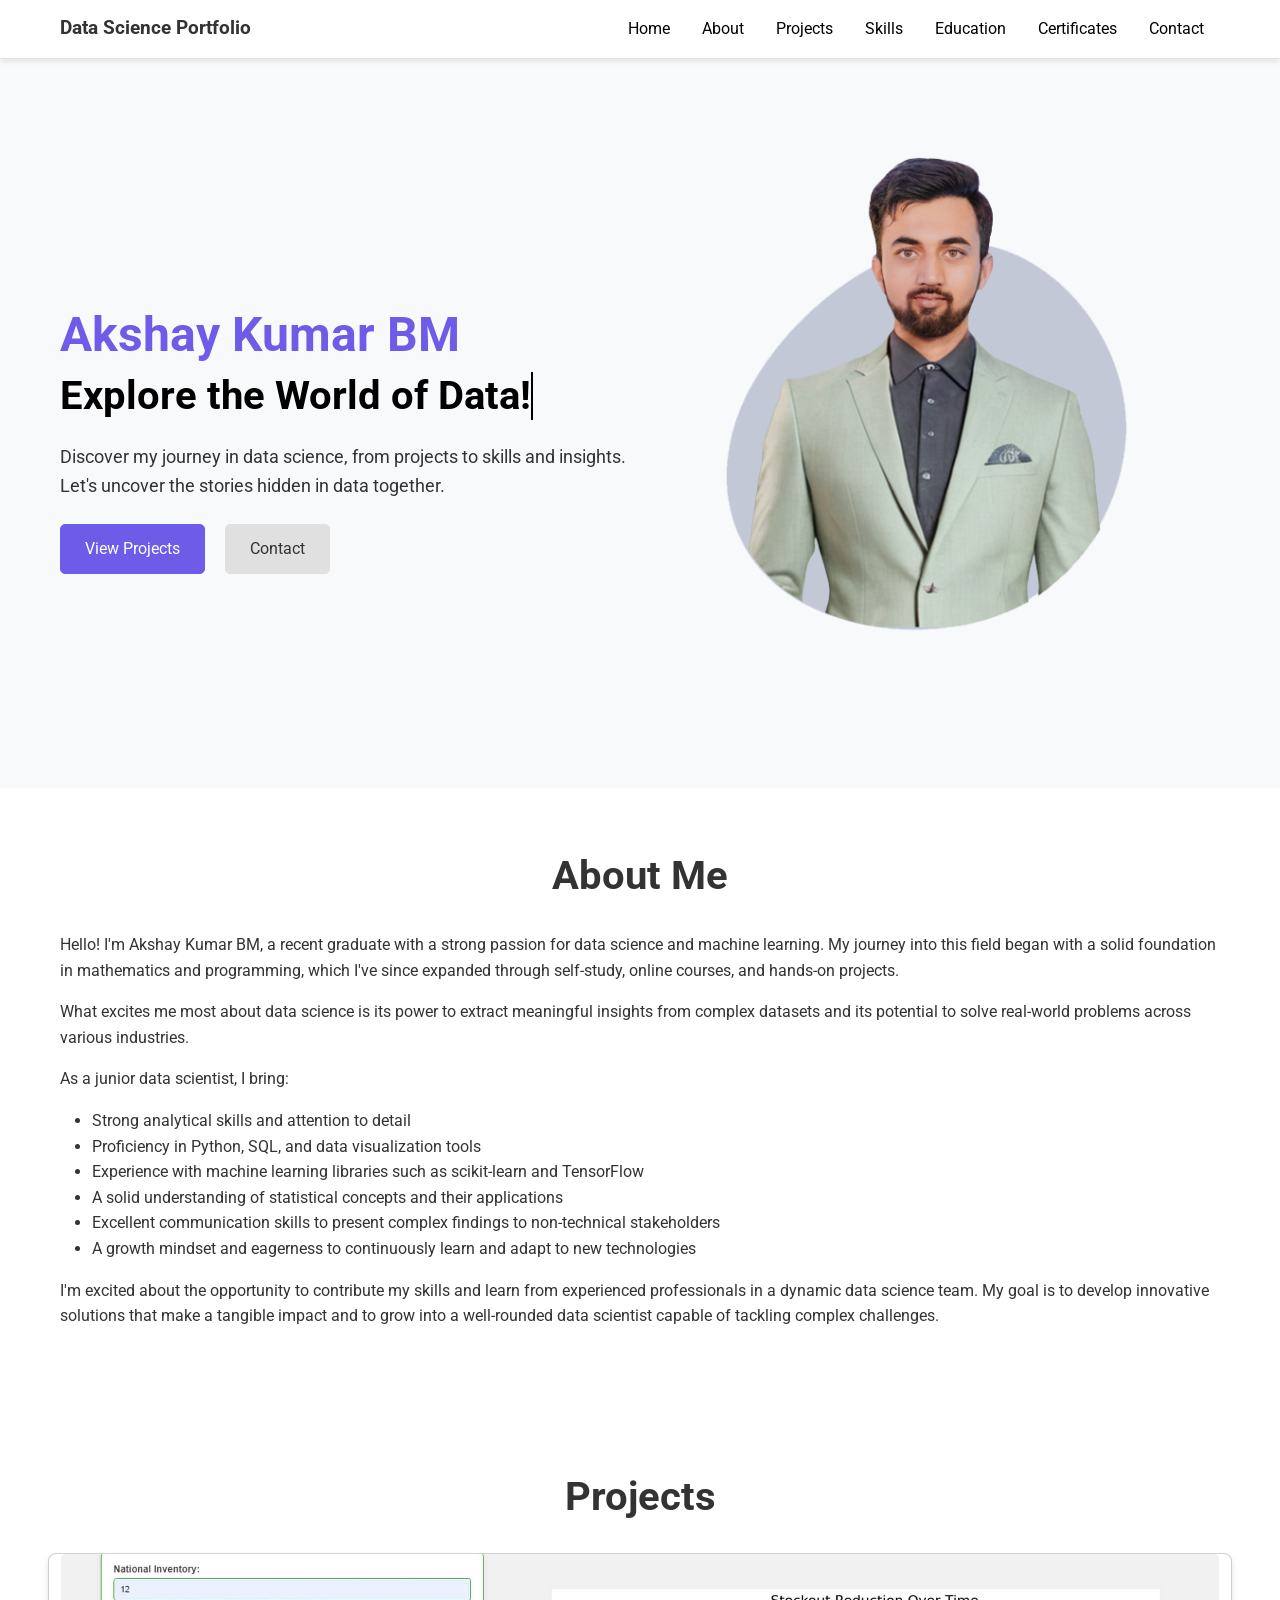
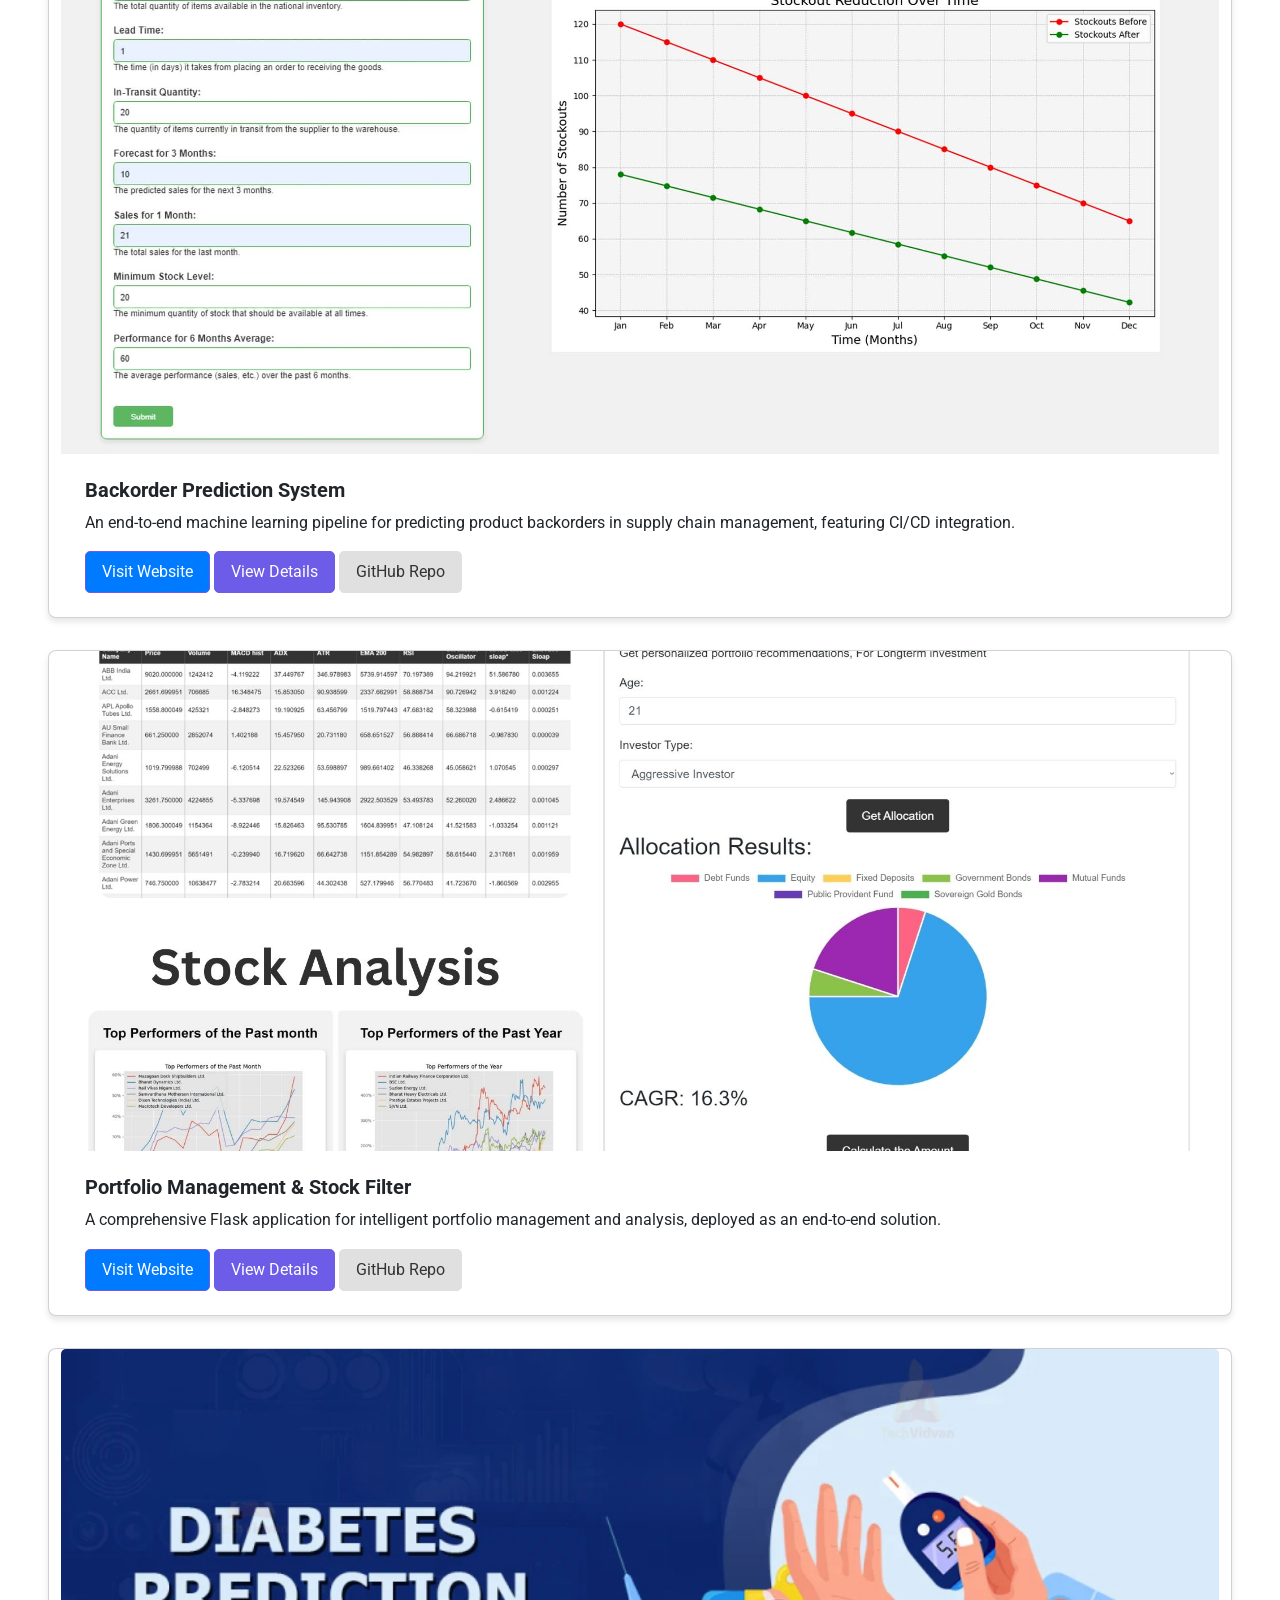
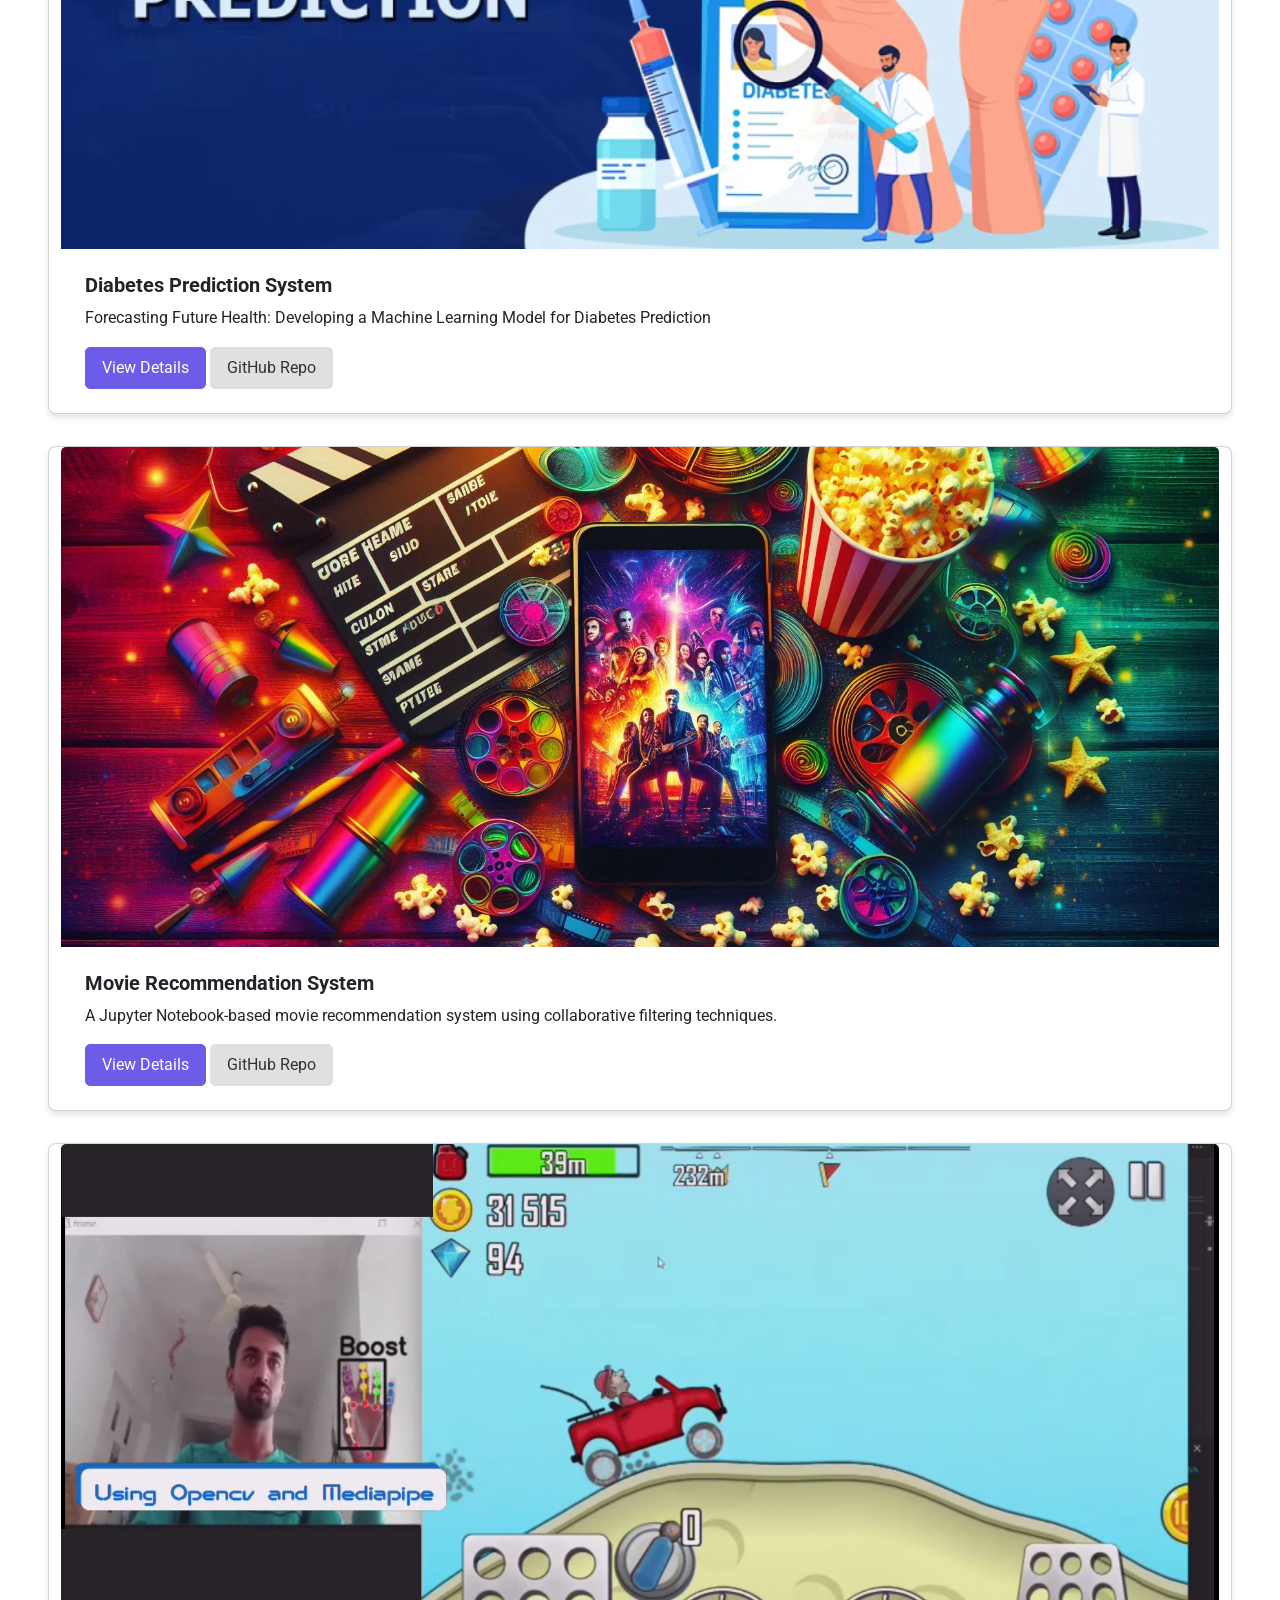
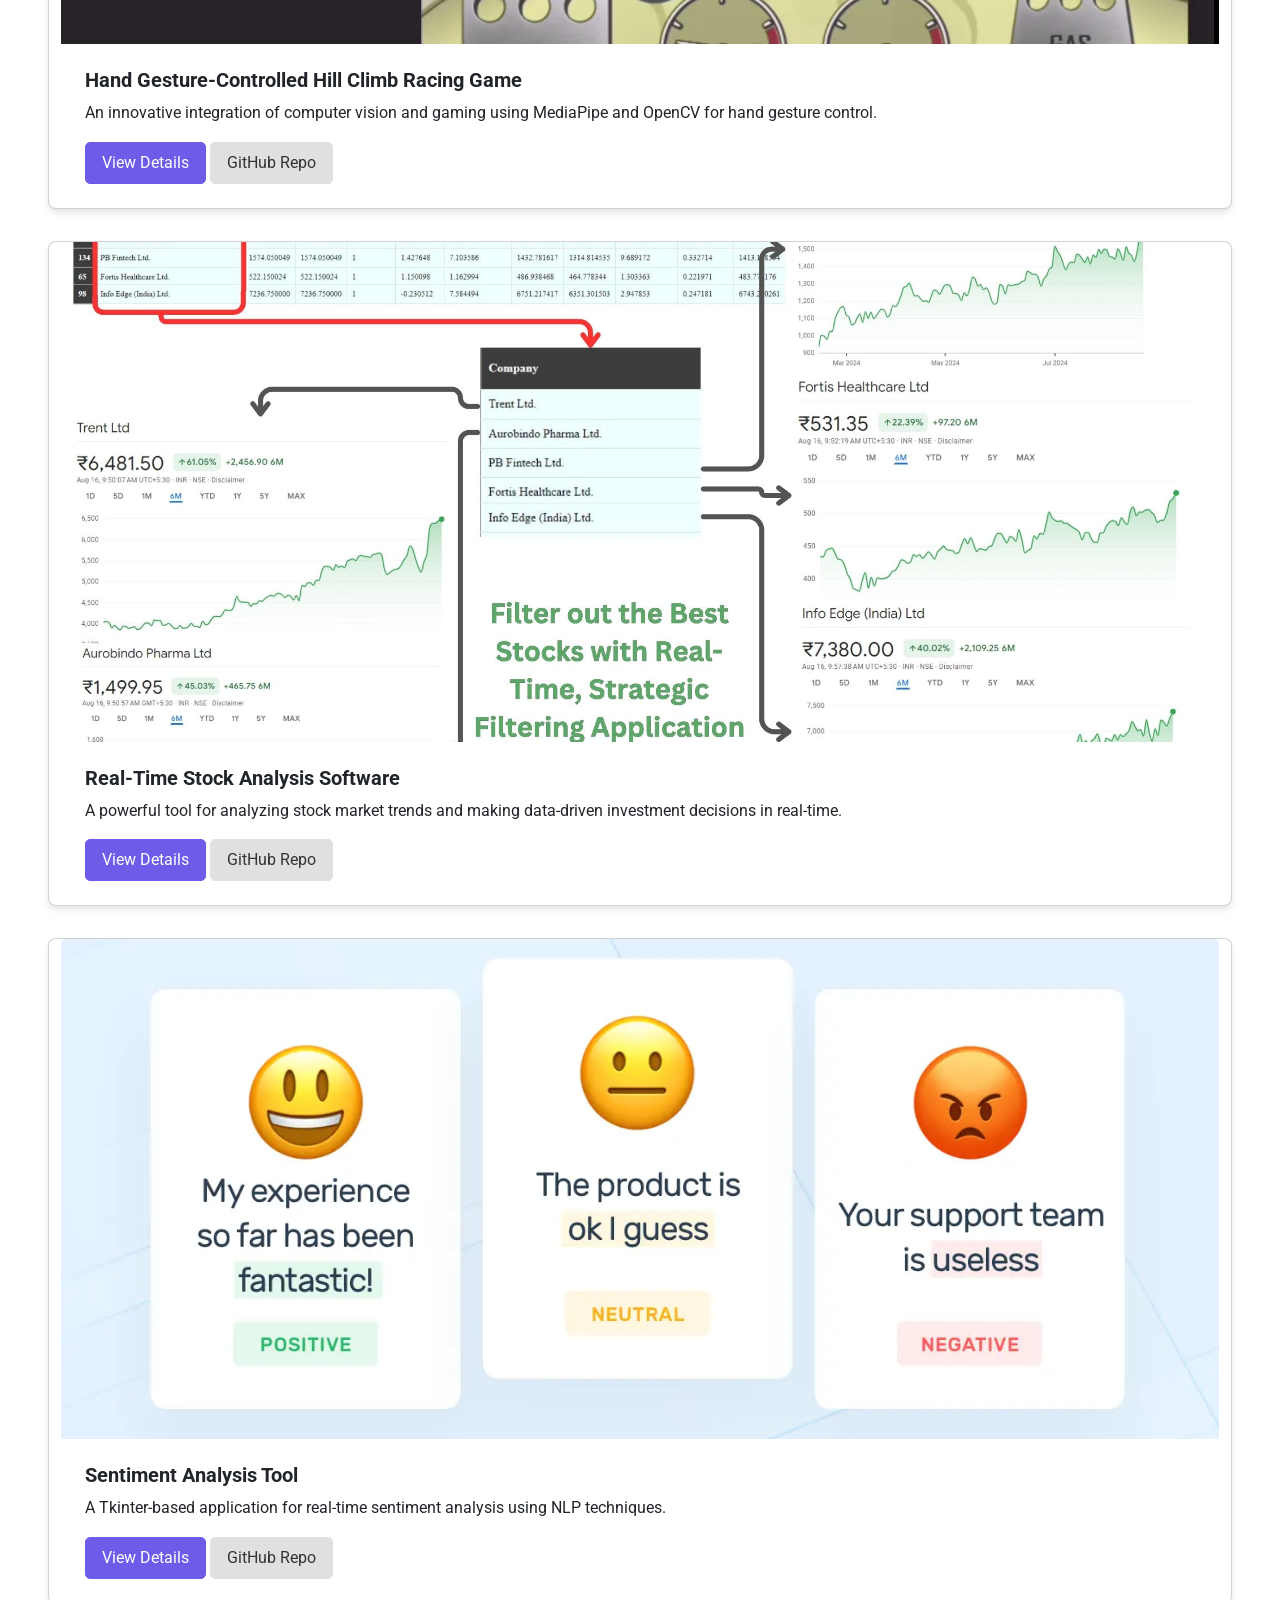
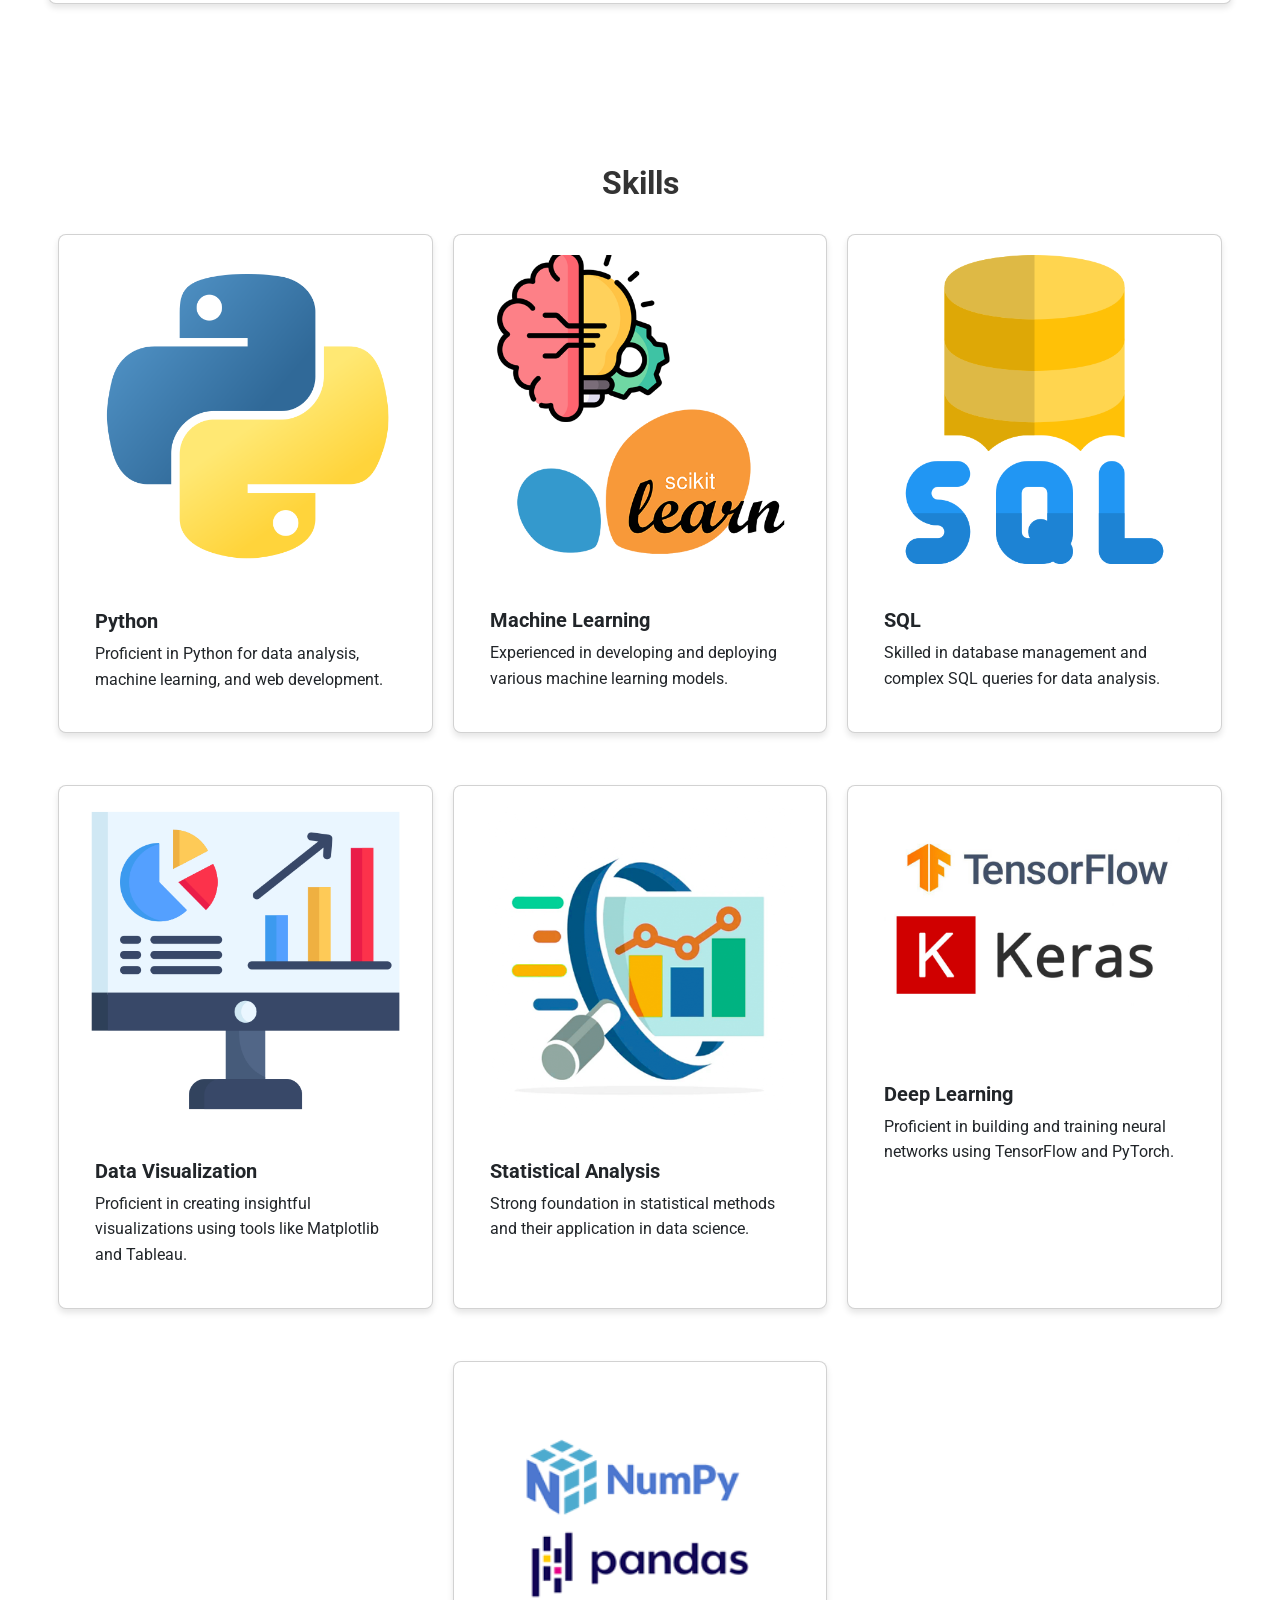
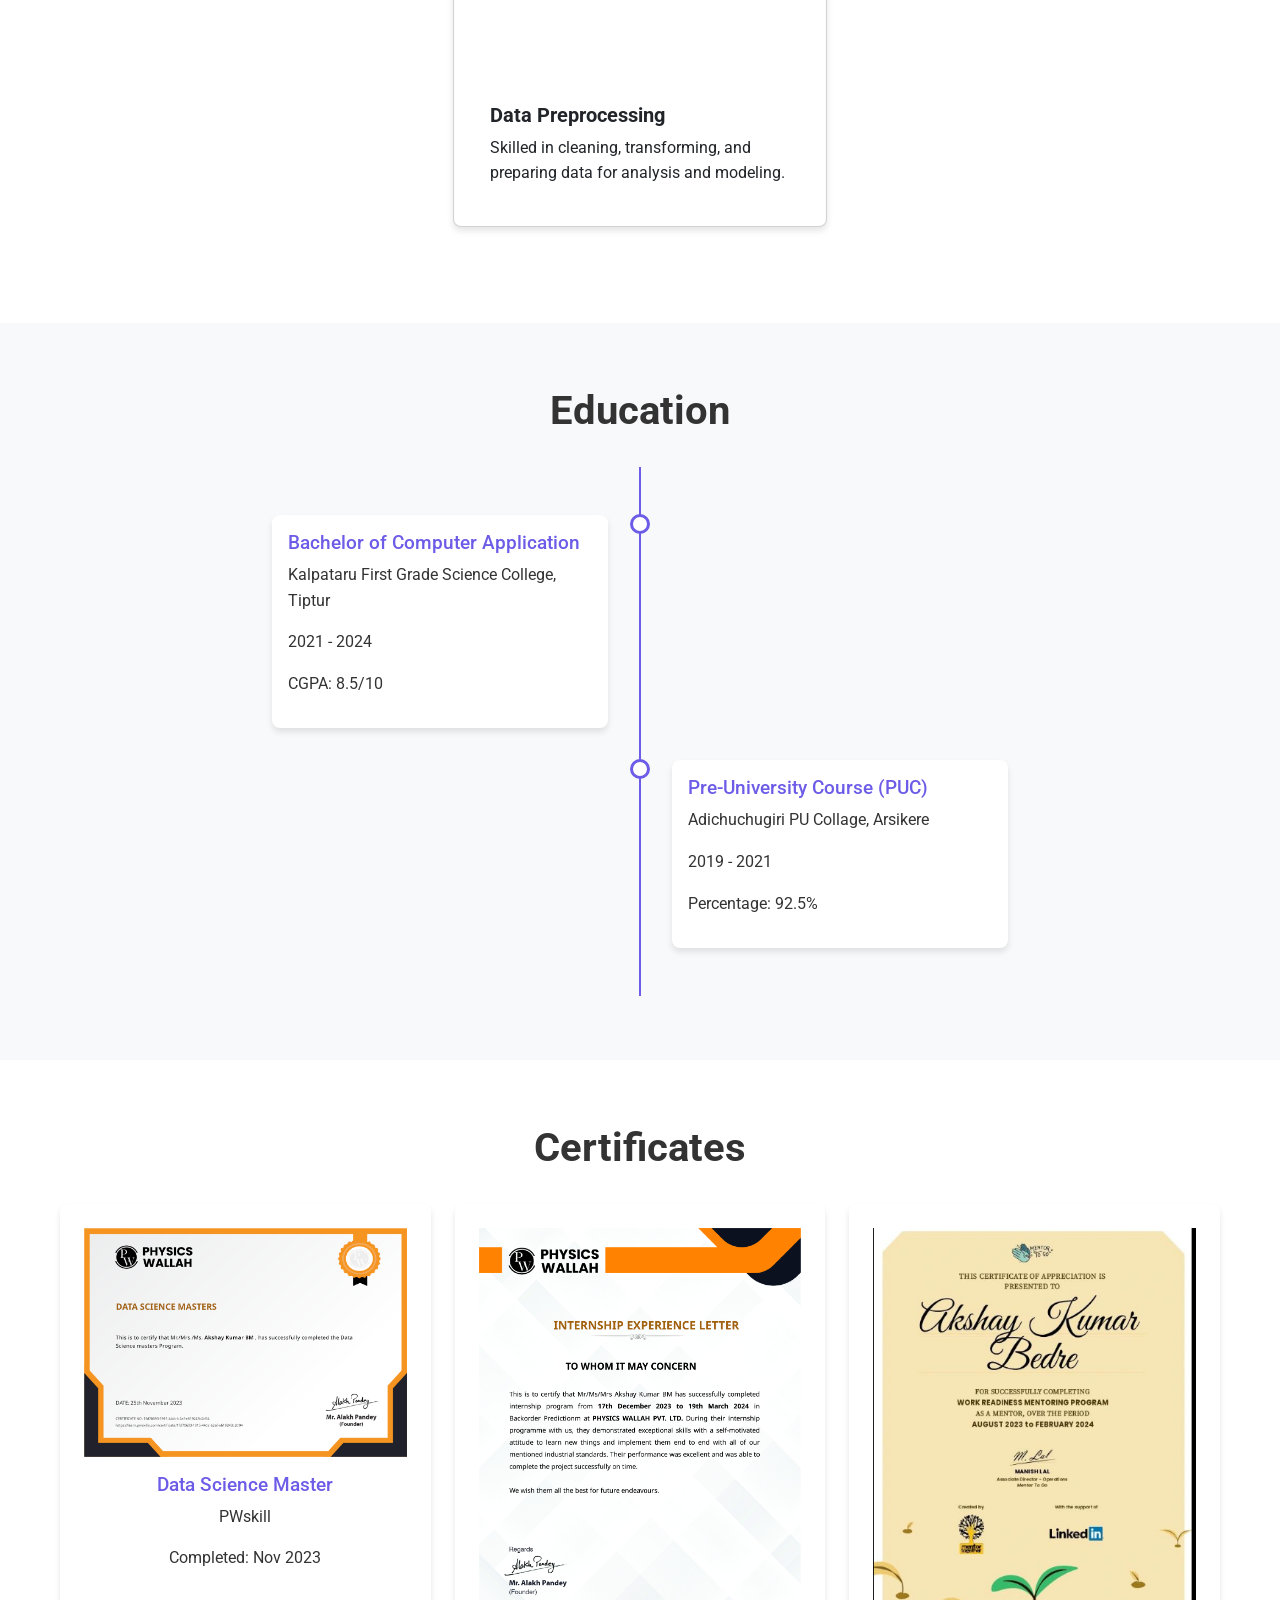
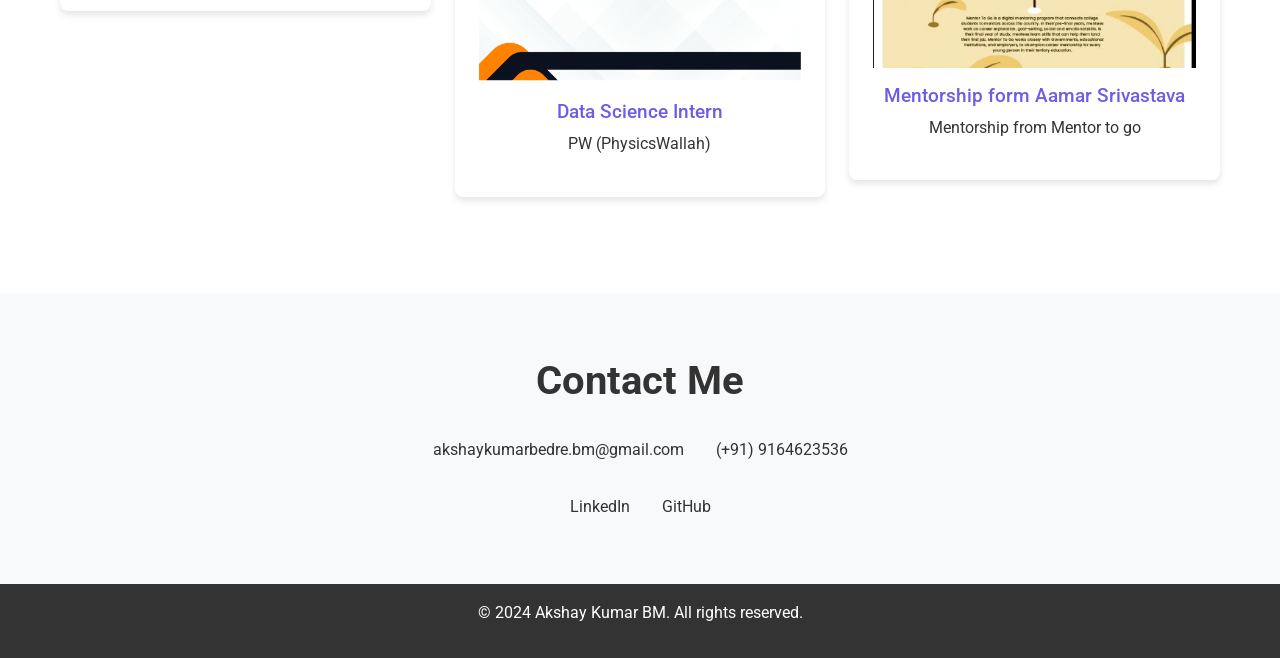
==== commit 6ca26004: "google anylis" ====
--- a/index.html
+++ b/index.html
@@ -178,7 +178,7 @@
                         <p class="card-text">A comprehensive Flask application for intelligent portfolio management and
                             analysis, deployed as an end-to-end solution.</p>
 
-                            <!-- <a href="https://rb.gy/895jmm" class="btn btn-primary live">Visit Website </a> -->
+                            <a href="https://rb.gy/q8nr5l" class="btn btn-primary live">Visit Website </a>
 
                         <a href="#" class="btn btn-primary" onclick="showProjectDetails('portfolioManagement')">View
                             Details</a>
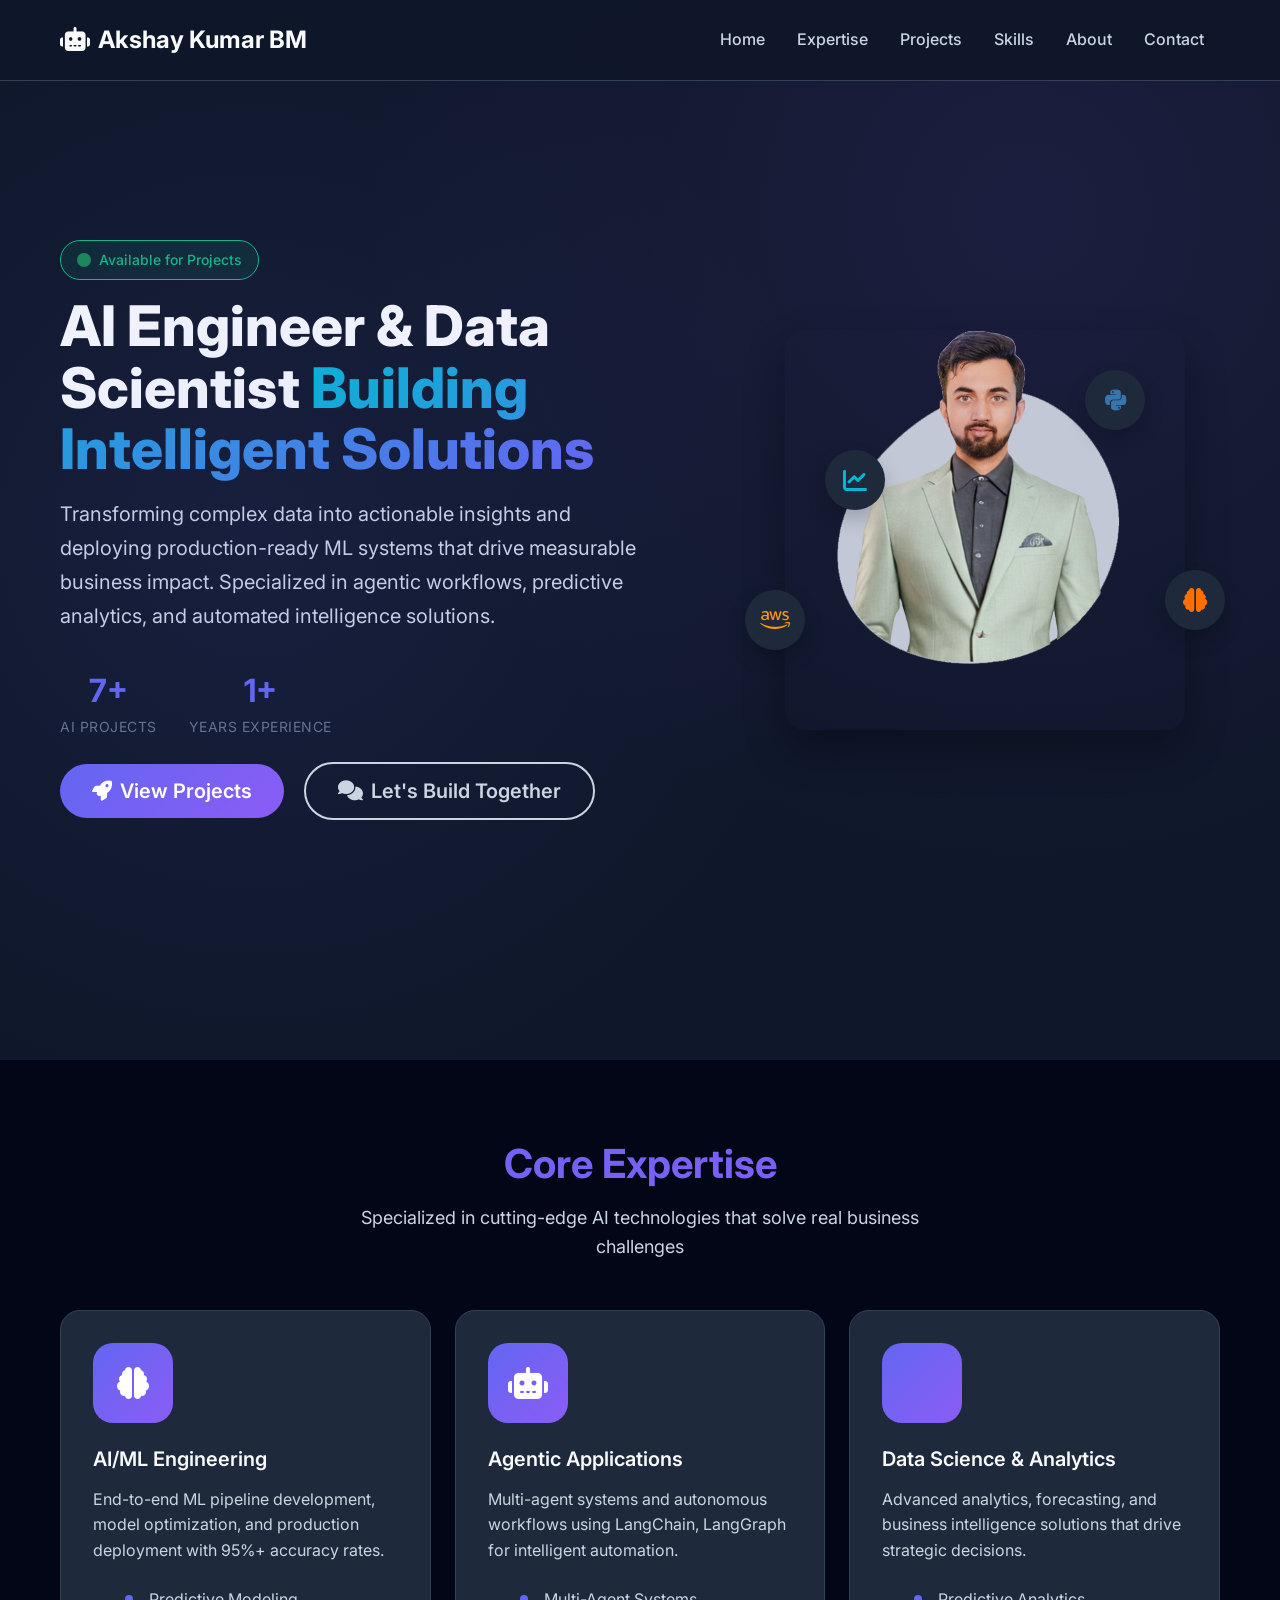
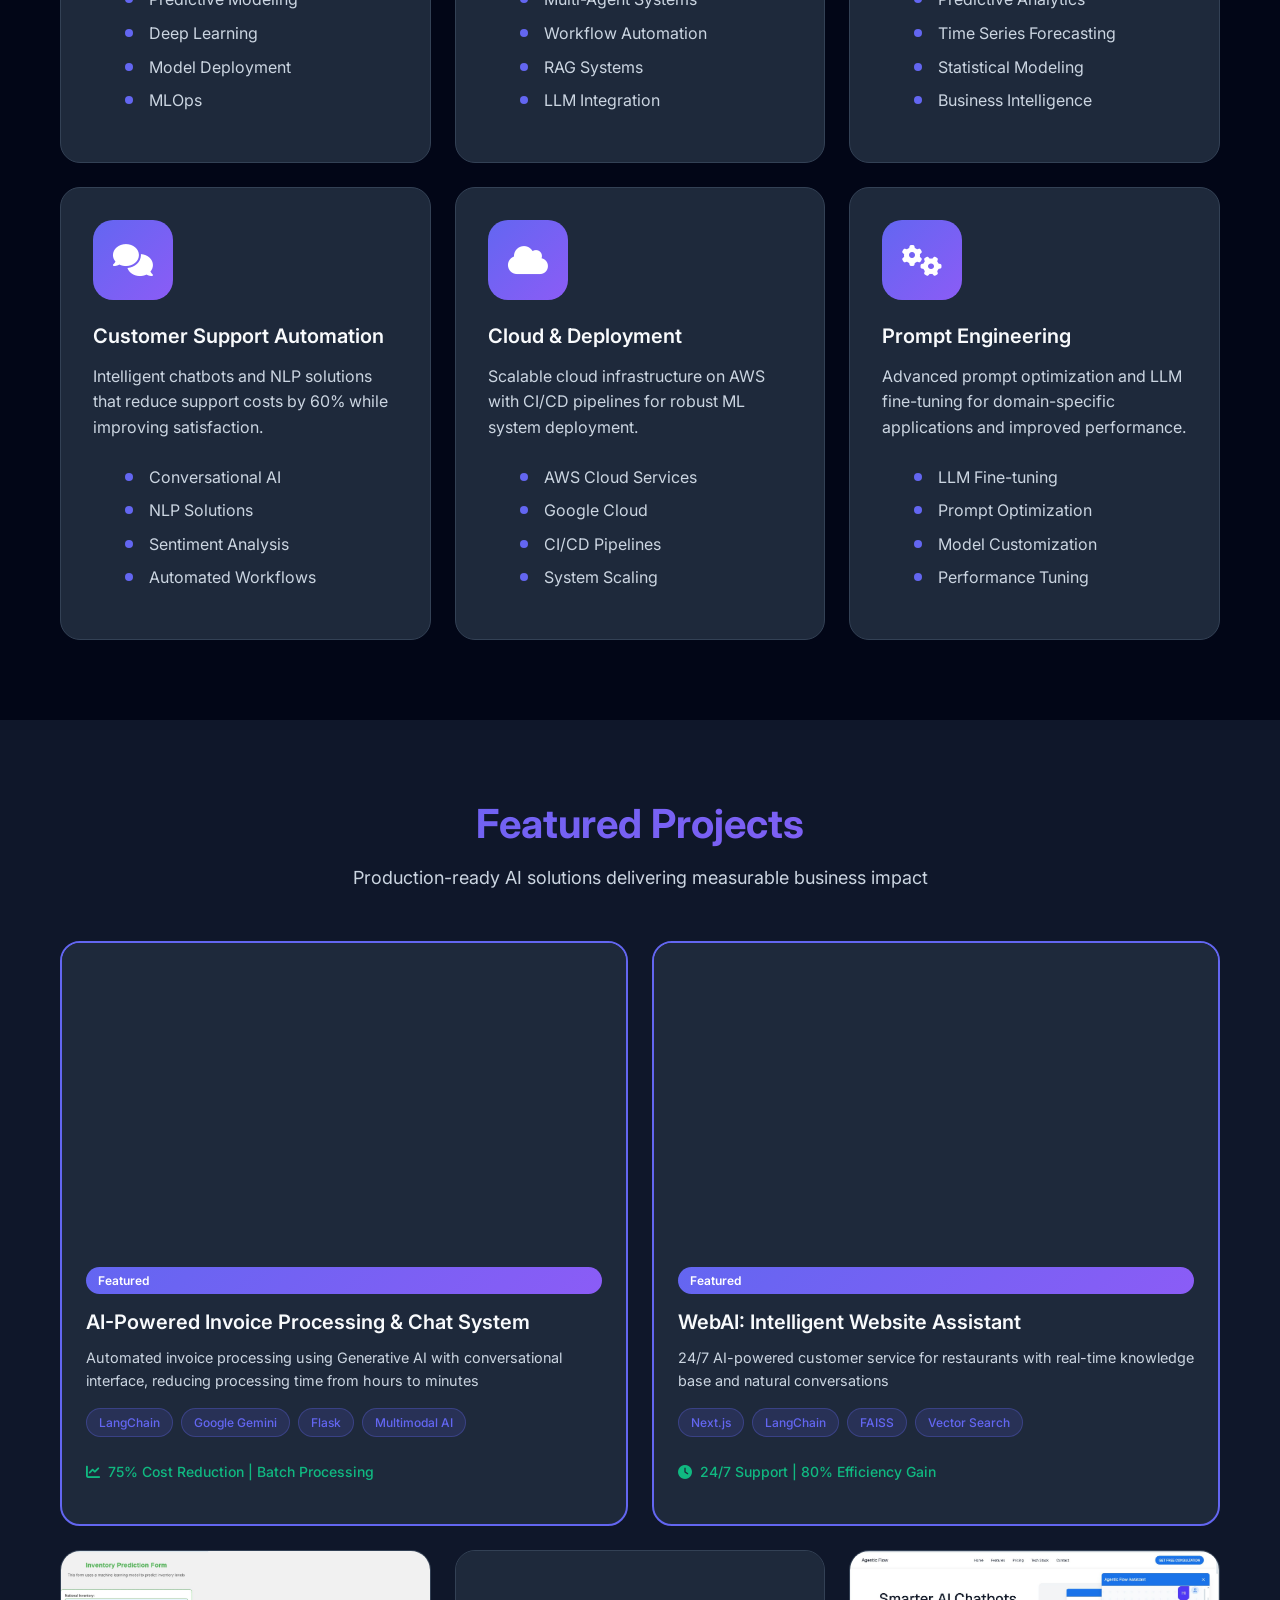
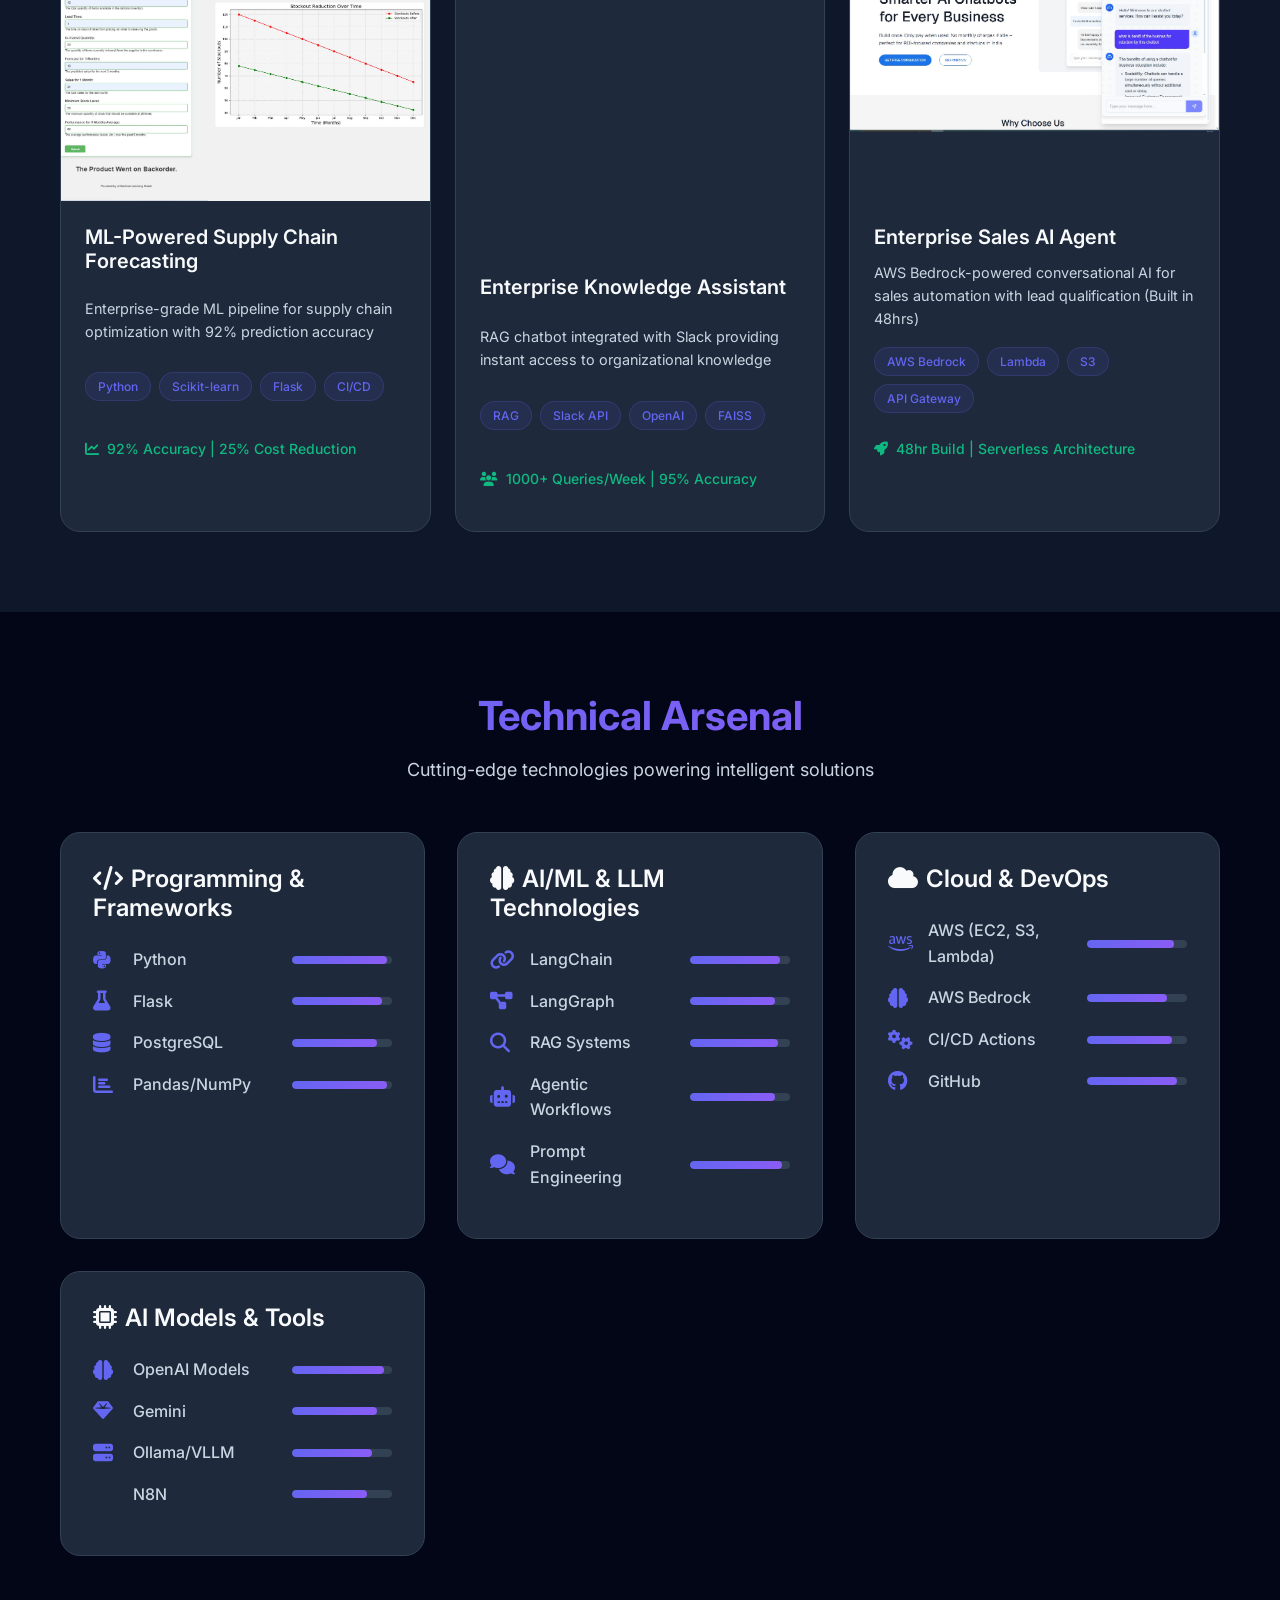
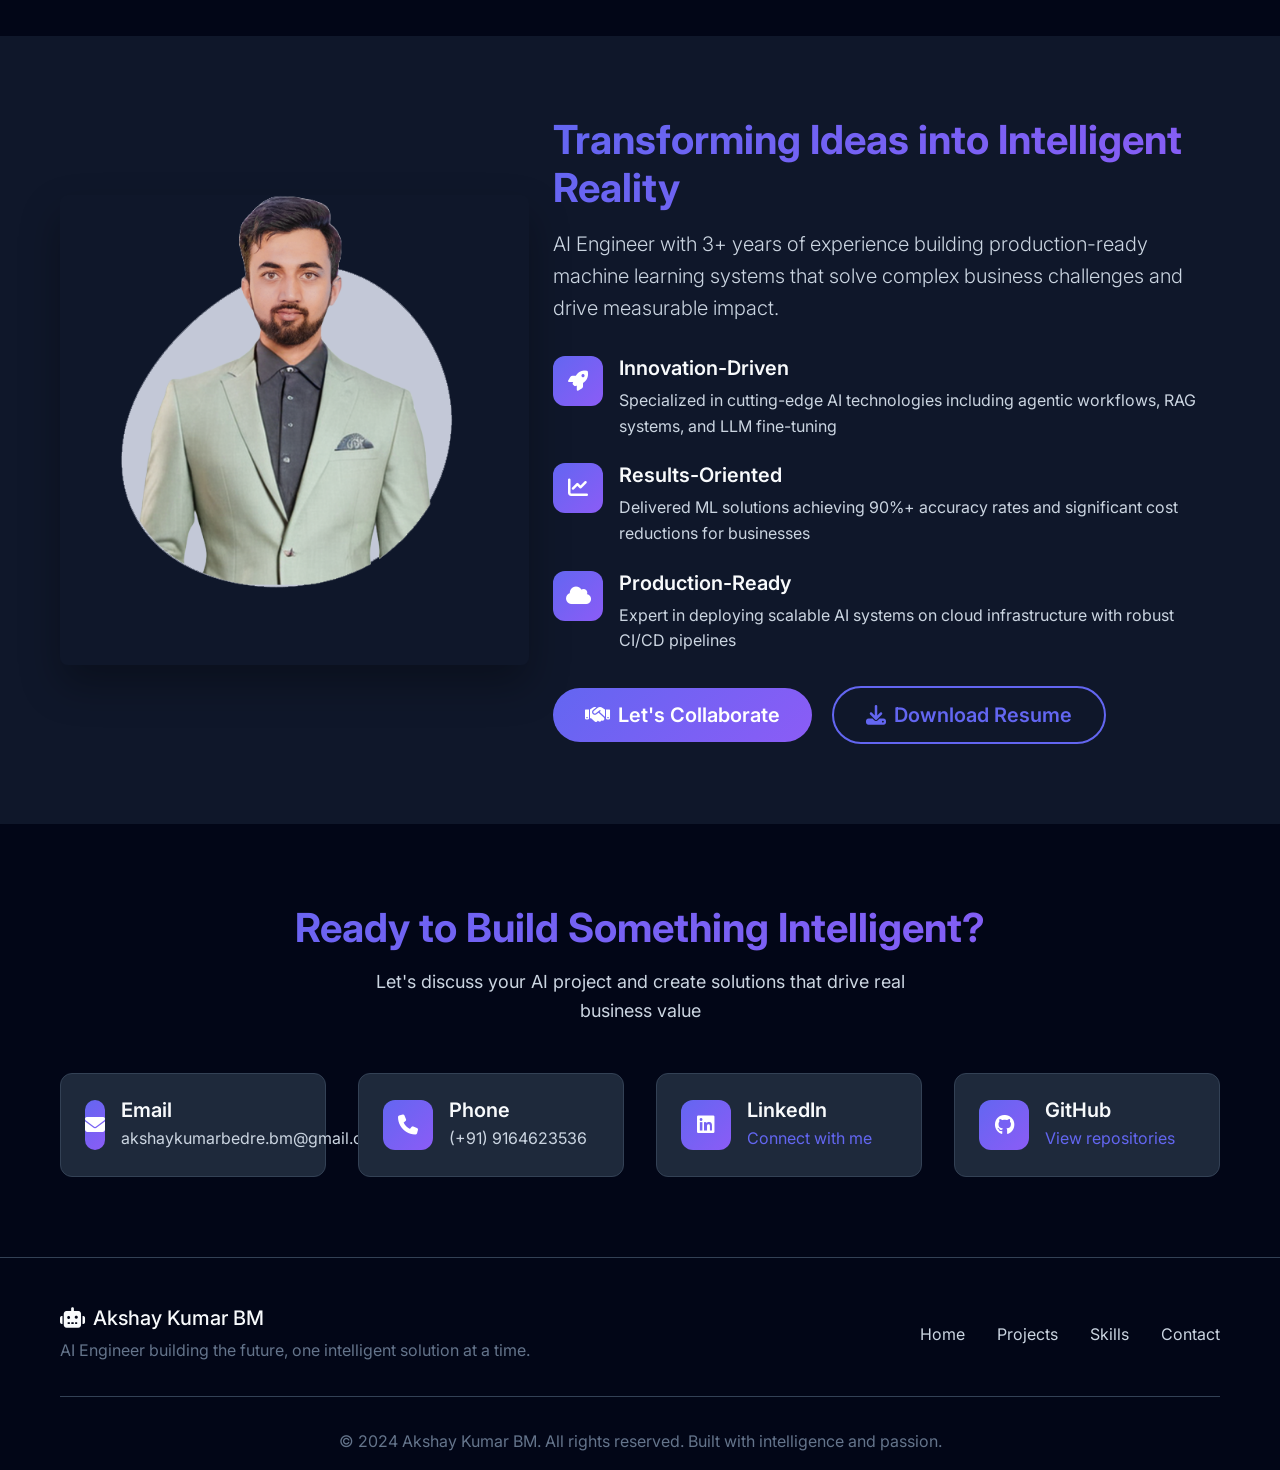
==== commit 042316aa: "Refactor code structure for improved readability and maintainability" ====
--- a/index.html
+++ b/index.html
@@ -4,135 +4,660 @@
 <head>
     <meta charset="UTF-8">
     <meta name="viewport" content="width=device-width, initial-scale=1.0">
-    <title>Data Science Portfolio</title>
+    <title>Akshay Kumar BM - AI Engineer & Data Scientist</title>
+    <meta name="description" content="AI Engineer specializing in machine learning, data science, and intelligent automation solutions. Building production-ready ML systems that drive business value.">
     <link rel="icon" href="images/about/briefcase.png">
-    <link href="https://fonts.googleapis.com/css2?family=Roboto:wght@300;400;700&display=swap" rel="stylesheet">
+    <link href="https://fonts.googleapis.com/css2?family=Inter:wght@300;400;500;600;700&family=JetBrains+Mono:wght@400;500&display=swap" rel="stylesheet">
     <link href="https://cdn.jsdelivr.net/npm/bootstrap@5.3.0-alpha1/dist/css/bootstrap.min.css" rel="stylesheet">
+    <link rel="stylesheet" href="https://cdnjs.cloudflare.com/ajax/libs/font-awesome/6.4.0/css/all.min.css">
     <link href="styles.css" rel="stylesheet">
     <script type="text/javascript" src="javascipth.js"></script>
+    
+    <!-- Google Analytics -->
+    <script async src="https://www.googletagmanager.com/gtag/js?id=G-5DHSN7G1JT"></script>
     <script>
         window.dataLayer = window.dataLayer || [];
         function gtag(){dataLayer.push(arguments);}
         gtag('js', new Date());
-      
         gtag('config', 'G-5DHSN7G1JT');
-      </script>
-
-    <style>
-        .typed-out {
-            display: inline-block;
-            overflow: hidden;
-            white-space: wrap;
-            border-right: 2px solid;
-            animation: typing 4s steps(30, end), blink-caret .75s step-end infinite;
-            color: black;
-        }
-
-
-        @keyframes blink-caret {
-
-            from,
-            to {
-                border-color: transparent;
-            }
-
-            50% {
-                border-color: black;
-            }
-        }
-    </style>
+    </script>
 </head>
 
 <body>
-    <nav class="navbar navbar-expand-lg navbar-light bg-white border-bottom">
-        <div class="container">
-            <a class="navbar-brand" href="#home">Data Science Portfolio</a>
-            <button class="navbar-toggler" type="button" data-bs-toggle="collapse" data-bs-target="#navbarNav"
-                aria-controls="navbarNav" aria-expanded="false" aria-label="Toggle navigation">
+    <!-- Navigation -->
+    <nav class="navbar navbar-expand-lg navbar-dark fixed-top">
+        <div class="container">
+            <a class="navbar-brand" href="#home">
+                <i class="fas fa-robot me-2"></i>Akshay Kumar BM
+            </a>
+            <button class="navbar-toggler" type="button" data-bs-toggle="collapse" data-bs-target="#navbarNav">
                 <span class="navbar-toggler-icon"></span>
             </button>
             <div class="collapse navbar-collapse justify-content-end" id="navbarNav">
                 <ul class="navbar-nav">
-                    <li class="nav-item">
-                        <a class="nav-link" href="#home">Home</a>
-                    </li>
-                    <li class="nav-item">
-                        <a class="nav-link" href="#about">About</a>
-                    </li>
-                    <li class="nav-item">
-                        <a class="nav-link" href="#projects">Projects</a>
-                    </li>
-                    <li class="nav-item">
-                        <a class="nav-link" href="#skills">Skills</a>
-
-                    </li>
-                    <li class="nav-item">
-                        <a class="nav-link" href="#education">Education</a>
-                    </li>
-                    <li class="nav-item">
-                        <a class="nav-link" href="#certificates">Certificates</a>
-                    </li>
-
-                    <li class="nav-item">
-                        <a class="nav-link" href="#contact">Contact</a>
-                    </li>
+                    <li class="nav-item"><a class="nav-link" href="#home">Home</a></li>
+                    <li class="nav-item"><a class="nav-link" href="#expertise">Expertise</a></li>
+                    <li class="nav-item"><a class="nav-link" href="#projects">Projects</a></li>
+                    <li class="nav-item"><a class="nav-link" href="#skills">Skills</a></li>
+                    <li class="nav-item"><a class="nav-link" href="#about">About</a></li>
+                    <li class="nav-item"><a class="nav-link" href="#contact">Contact</a></li>
                 </ul>
             </div>
         </div>
     </nav>
 
-    <section id="home" class="hero">
+    <!-- Hero Section -->
+    <section id="home" class="hero-section">
+        <div class="hero-background">
+            <div class="neural-network"></div>
+        </div>
+        <div class="container">
+            <div class="row align-items-center min-vh-100">
+                <div class="col-lg-7 hero-content">
+                    <div class="status-badge mb-3">
+                        <i class="fas fa-circle text-success me-2"></i>Available for Projects
+                    </div>
+                    <h1 class="hero-title mb-3">
+                        AI Engineer & Data Scientist
+                        <span class="highlight-text">Building Intelligent Solutions</span>
+                    </h1>
+                    <p class="hero-subtitle mb-4">
+                        Transforming complex data into actionable insights and deploying production-ready ML systems 
+                        that drive measurable business impact. Specialized in agentic workflows, predictive analytics, 
+                        and automated intelligence solutions.
+                    </p>
+                    <div class="hero-stats mb-4">
+                        <div class="stat-item">
+                            <div class="stat-number">7+</div>
+                            <div class="stat-label">AI Projects</div>
+                        </div>
+               
+                        <div class="stat-item">
+                            <div class="stat-number">1+</div>
+                            <div class="stat-label">Years Experience</div>
+                        </div>
+                    </div>
+                    <div class="cta-buttons">
+                        <a href="#projects" class="btn btn-primary btn-lg me-3">
+                            <i class="fas fa-rocket me-2"></i>View Projects
+                        </a>
+                        <a href="#contact" class="btn btn-outline-light btn-lg">
+                            <i class="fas fa-comments me-2"></i>Let's Build Together
+                        </a>
+                    </div>
+                </div>
+                <div class="col-lg-5 text-center">
+                    <div class="hero-image-container">
+                        <img src="images/about/akshay.png" alt="Akshay Kumar BM - AI Engineer" class="hero-image">
+                        <div class="floating-elements">
+                            <div class="floating-icon python"><i class="fab fa-python"></i></div>
+                            <div class="floating-icon tensorflow"><i class="fas fa-brain"></i></div>
+                            <div class="floating-icon aws"><i class="fab fa-aws"></i></div>
+                            <div class="floating-icon ml"><i class="fas fa-chart-line"></i></div>
+                        </div>
+                    </div>
+                </div>
+            </div>
+        </div>
+    </section>
+
+    <!-- Expertise Section -->
+    <section id="expertise" class="expertise-section">
+        <div class="container">
+            <div class="section-header text-center mb-5">
+                <h2 class="section-title">Core Expertise</h2>
+                <p class="section-subtitle">Specialized in cutting-edge AI technologies that solve real business challenges</p>
+            </div>
+            <div class="row g-4">
+                <div class="col-lg-4 col-md-6">
+                    <div class="expertise-card">
+                        <div class="expertise-icon">
+                            <i class="fas fa-brain"></i>
+                        </div>
+                        <h4>AI/ML Engineering</h4>
+                        <p>End-to-end ML pipeline development, model optimization, and production deployment with 95%+ accuracy rates.</p>
+                        <ul class="expertise-list">
+                            <li>Predictive Modeling</li>
+                            <li>Deep Learning</li>
+                            <li>Model Deployment</li>
+                            <li>MLOps</li>
+                        </ul>
+                    </div>
+                </div>
+                <div class="col-lg-4 col-md-6">
+                    <div class="expertise-card">
+                        <div class="expertise-icon">
+                            <i class="fas fa-robot"></i>
+                        </div>
+                        <h4>Agentic Applications</h4>
+                        <p>Multi-agent systems and autonomous workflows using LangChain, LangGraph for intelligent automation.</p>
+                        <ul class="expertise-list">
+                            <li>Multi-Agent Systems</li>
+                            <li>Workflow Automation</li>
+                            <li>RAG Systems</li>
+                            <li>LLM Integration</li>
+                        </ul>
+                    </div>
+                </div>
+                <div class="col-lg-4 col-md-6">
+                    <div class="expertise-card">
+                        <div class="expertise-icon">
+                            <i class="fas fa-chart-analytics"></i>
+                        </div>
+                        <h4>Data Science & Analytics</h4>
+                        <p>Advanced analytics, forecasting, and business intelligence solutions that drive strategic decisions.</p>
+                        <ul class="expertise-list">
+                            <li>Predictive Analytics</li>
+                            <li>Time Series Forecasting</li>
+                            <li>Statistical Modeling</li>
+                            <li>Business Intelligence</li>
+                        </ul>
+                    </div>
+                </div>
+                <div class="col-lg-4 col-md-6">
+                    <div class="expertise-card">
+                        <div class="expertise-icon">
+                            <i class="fas fa-comments"></i>
+                        </div>
+                        <h4>Customer Support Automation</h4>
+                        <p>Intelligent chatbots and NLP solutions that reduce support costs by 60% while improving satisfaction.</p>
+                        <ul class="expertise-list">
+                            <li>Conversational AI</li>
+                            <li>NLP Solutions</li>
+                            <li>Sentiment Analysis</li>
+                            <li>Automated Workflows</li>
+                        </ul>
+                    </div>
+                </div>
+                <div class="col-lg-4 col-md-6">
+                    <div class="expertise-card">
+                        <div class="expertise-icon">
+                            <i class="fas fa-cloud"></i>
+                        </div>
+                        <h4>Cloud & Deployment</h4>
+                        <p>Scalable cloud infrastructure on AWS with CI/CD pipelines for robust ML system deployment.</p>
+                        <ul class="expertise-list">
+                            <li>AWS Cloud Services</li>
+                            <li>Google Cloud </li>
+                            <li>CI/CD Pipelines</li>
+                           
+                            <li>System Scaling</li>
+                        </ul>
+                    </div>
+                </div>
+                <div class="col-lg-4 col-md-6">
+                    <div class="expertise-card">
+                        <div class="expertise-icon">
+                            <i class="fas fa-cogs"></i>
+                        </div>
+                        <h4>Prompt Engineering</h4>
+                        <p>Advanced prompt optimization and LLM fine-tuning for domain-specific applications and improved performance.</p>
+                        <ul class="expertise-list">
+                            <li>LLM Fine-tuning</li>
+                            <li>Prompt Optimization</li>
+                            <li>Model Customization</li>
+                            <li>Performance Tuning</li>
+                        </ul>
+                    </div>
+                </div>
+            </div>
+        </div>
+    </section>
+
+    <!-- Projects Section -->
+    <section id="projects" class="projects-section">
+        <div class="container">
+            <div class="section-header text-center mb-5">
+                <h2 class="section-title">Featured Projects</h2>
+                <p class="section-subtitle">Production-ready AI solutions delivering measurable business impact</p>
+            </div>
+            <div class="row g-4">
+                <!-- Project 1: Invoice Processing System -->
+                <div class="col-lg-6">
+                    <div class="project-card featured">
+                        <div class="project-video">
+                            <iframe src="https://www.linkedin.com/embed/feed/update/urn:li:ugcPost:7331622096768249856?compact=1" 
+                                    height="300" width="100%" frameborder="0" allowfullscreen 
+                                    title="AI-Powered Invoice Processing Demo"></iframe>
+                            <div class="project-overlay">
+                                <div class="project-actions">
+                                    <button class="btn btn-outline-light btn-sm" onclick="showProjectDetails('invoiceProcessing')">
+                                        <i class="fas fa-info-circle me-2"></i>Details
+                                    </button>
+                                </div>
+                            </div>
+                        </div>
+                        <div class="project-content">
+                            <div class="project-badge">Featured</div>
+                            <h4>AI-Powered Invoice Processing & Chat System</h4>
+                            <p>Automated invoice processing using Generative AI with conversational interface, reducing processing time from hours to minutes</p>
+                            <div class="project-tech">
+                                <span class="tech-tag">LangChain</span>
+                                <span class="tech-tag">Google Gemini</span>
+                                <span class="tech-tag">Flask</span>
+                                <span class="tech-tag">Multimodal AI</span>
+                            </div>
+                            <div class="project-impact">
+                                <i class="fas fa-chart-line me-2"></i>75% Cost Reduction | Batch Processing
+                            </div>
+                        </div>
+                    </div>
+                </div>
+
+                <!-- Project 2: WebAI Restaurant Platform -->
+                <div class="col-lg-6">
+                    <div class="project-card featured">
+                        <div class="project-video">
+                            <iframe src="https://www.linkedin.com/embed/feed/update/urn:li:ugcPost:7315381409446088704?compact=1" 
+                                    height="300" width="100%" frameborder="0" allowfullscreen 
+                                    title="WebAI Restaurant Intelligence Demo"></iframe>
+                            <div class="project-overlay">
+                                <div class="project-actions">
+                                    <button class="btn btn-outline-light btn-sm" onclick="showProjectDetails('webaiRestaurant')">
+                                        <i class="fas fa-info-circle me-2"></i>Details
+                                    </button>
+                                </div>
+                            </div>
+                        </div>
+                        <div class="project-content">
+                            <div class="project-badge">Featured</div>
+                            <h4>WebAI: Intelligent Website Assistant</h4>
+                            <p>24/7 AI-powered customer service for restaurants with real-time knowledge base and natural conversations</p>
+                            <div class="project-tech">
+                                <span class="tech-tag">Next.js</span>
+                                <span class="tech-tag">LangChain</span>
+                                <span class="tech-tag">FAISS</span>
+                                <span class="tech-tag">Vector Search</span>
+                            </div>
+                            <div class="project-impact">
+                                <i class="fas fa-clock me-2"></i>24/7 Support | 80% Efficiency Gain
+                            </div>
+                        </div>
+                    </div>
+                </div>
+
+                <!-- Project 3: Backorder Prediction -->
+                <div class="col-lg-4">
+                    <div class="project-card">
+                        <div class="project-image">
+                            <img src="images/projects/backorder-prediction.jpg" alt="Backorder Prediction System">
+                            <div class="project-overlay">
+                                <div class="project-actions">
+                             
+                                    <button class="btn btn-outline-light btn-sm" onclick="showProjectDetails('backorderPrediction')">
+                                        <i class="fas fa-info-circle me-2"></i>Details
+                                    </button>
+                                </div>
+                            </div>
+                        </div>
+                        <div class="project-content">
+                            <h4>ML-Powered Supply Chain Forecasting</h4>
+                            <p>Enterprise-grade ML pipeline for supply chain optimization with 92% prediction accuracy</p>
+                            <div class="project-tech">
+                                <span class="tech-tag">Python</span>
+                                <span class="tech-tag">Scikit-learn</span>
+                                <span class="tech-tag">Flask</span>
+                                <span class="tech-tag">CI/CD</span>
+                            </div>
+                            <div class="project-impact">
+                                <i class="fas fa-chart-line me-2"></i>92% Accuracy | 25% Cost Reduction
+                            </div>
+                        </div>
+                    </div>
+                </div>
+
+                <!-- Project 4: Slack RAG Bot -->
+                <div class="col-lg-4">
+                    <div class="project-card">
+                        <div class="project-video">
+                            <iframe src="https://www.linkedin.com/embed/feed/update/urn:li:ugcPost:7331931641566687233?compact=1" 
+                                    height="250" width="100%" frameborder="0" allowfullscreen 
+                                    title="Stack RAG Chatbot Demo"></iframe>
+                        </div>
+                        <div class="project-content">
+                            <h4>Enterprise Knowledge Assistant</h4>
+                            <p>RAG chatbot integrated with Slack providing instant access to organizational knowledge</p>
+                            <div class="project-tech">
+                                <span class="tech-tag">RAG</span>
+                                <span class="tech-tag">Slack API</span>
+                                <span class="tech-tag">OpenAI</span>
+                                <span class="tech-tag">FAISS</span>
+                            </div>
+                            <div class="project-impact">
+                                <i class="fas fa-users me-2"></i>1000+ Queries/Week | 95% Accuracy
+                            </div>
+                        </div>
+                    </div>
+                </div>
+
+                <!-- Project 5: AWS Bedrock Agent -->
+                <div class="col-lg-4">
+                    <div class="project-card">
+                        <div class="project-image-carousel">
+                            <div id="bedrockCarousel" class="carousel slide" data-bs-ride="carousel">
+                                <div class="carousel-inner">
+                                    <div class="carousel-item active">
+                                        <img src="images/projects/aws-bedrock-1.jpg" class="d-block w-100" alt="AWS Bedrock Agent Interface">
+                                    </div>
+                                    <div class="carousel-item">
+                                        <img src="images/projects/aws-bedrock-2.jpg" class="d-block w-100" alt="AWS Bedrock Architecture">
+                                    </div>
+                                </div>
+                                <button class="carousel-control-prev" type="button" data-bs-target="#bedrockCarousel" data-bs-slide="prev">
+                                    <span class="carousel-control-prev-icon"></span>
+                                </button>
+                                <button class="carousel-control-next" type="button" data-bs-target="#bedrockCarousel" data-bs-slide="next">
+                                    <span class="carousel-control-next-icon"></span>
+                                </button>
+                            </div>
+                            <div class="project-overlay">
+                                <div class="project-actions">
+                                    <button class="btn btn-outline-light btn-sm" onclick="showProjectDetails('awsBedrockAgent')">
+                                        <i class="fas fa-info-circle me-2"></i>Details
+                                    </button>
+                                </div>
+                            </div>
+                        </div>
+                        <div class="project-content">
+                            <h4>Enterprise Sales AI Agent</h4>
+                            <p>AWS Bedrock-powered conversational AI for sales automation with lead qualification (Built in 48hrs)</p>
+                            <div class="project-tech">
+                                <span class="tech-tag">AWS Bedrock</span>
+                                <span class="tech-tag">Lambda</span>
+                                <span class="tech-tag">S3</span>
+                                <span class="tech-tag">API Gateway</span>
+                            </div>
+                            <div class="project-impact">
+                                <i class="fas fa-rocket me-2"></i>48hr Build | Serverless Architecture
+                            </div>
+                        </div>
+                    </div>
+                </div>
+            </div>
+        </div>
+    </section>
+
+    <!-- Skills Section -->
+    <section id="skills" class="skills-section">
+        <div class="container">
+            <div class="section-header text-center mb-5">
+                <h2 class="section-title">Technical Arsenal</h2>
+                <p class="section-subtitle">Cutting-edge technologies powering intelligent solutions</p>
+            </div>
+            <div class="skills-grid">
+                <div class="skill-category">
+                    <h4><i class="fas fa-code me-2"></i>Programming & Frameworks</h4>
+                    <div class="skills-list">
+                        <div class="skill-item">
+                            <i class="fab fa-python"></i>
+                            <span>Python</span>
+                            <div class="skill-level" data-level="95"></div>
+                        </div>
+                        <div class="skill-item">
+                            <i class="fas fa-flask"></i>
+                            <span>Flask</span>
+                            <div class="skill-level" data-level="90"></div>
+                        </div>
+                        <div class="skill-item">
+                            <i class="fas fa-database"></i>
+                            <span>PostgreSQL</span>
+                            <div class="skill-level" data-level="85"></div>
+                        </div>
+                        <div class="skill-item">
+                            <i class="fas fa-chart-bar"></i>
+                            <span>Pandas/NumPy</span>
+                            <div class="skill-level" data-level="95"></div>
+                        </div>
+                    </div>
+                </div>
+                <div class="skill-category">
+                    <h4><i class="fas fa-brain me-2"></i>AI/ML & LLM Technologies</h4>
+                    <div class="skills-list">
+                        <div class="skill-item">
+                            <i class="fas fa-link"></i>
+                            <span>LangChain</span>
+                            <div class="skill-level" data-level="90"></div>
+                        </div>
+                        <div class="skill-item">
+                            <i class="fas fa-project-diagram"></i>
+                            <span>LangGraph</span>
+                            <div class="skill-level" data-level="85"></div>
+                        </div>
+                        <div class="skill-item">
+                            <i class="fas fa-search"></i>
+                            <span>RAG Systems</span>
+                            <div class="skill-level" data-level="88"></div>
+                        </div>
+                        <div class="skill-item">
+                            <i class="fas fa-robot"></i>
+                            <span>Agentic Workflows</span>
+                            <div class="skill-level" data-level="85"></div>
+                        </div>
+                        <div class="skill-item">
+                            <i class="fas fa-comments"></i>
+                            <span>Prompt Engineering</span>
+                            <div class="skill-level" data-level="92"></div>
+                        </div>
+                    </div>
+                </div>
+                <div class="skill-category">
+                    <h4><i class="fas fa-cloud me-2"></i>Cloud & DevOps</h4>
+                    <div class="skills-list">
+                        <div class="skill-item">
+                            <i class="fab fa-aws"></i>
+                            <span>AWS (EC2, S3, Lambda)</span>
+                            <div class="skill-level" data-level="87"></div>
+                        </div>
+                        <div class="skill-item">
+                            <i class="fas fa-brain"></i>
+                            <span>AWS Bedrock</span>
+                            <div class="skill-level" data-level="80"></div>
+                        </div>
+                        <div class="skill-item">
+                            <i class="fas fa-cogs"></i>
+                            <span>CI/CD Actions</span>
+                            <div class="skill-level" data-level="85"></div>
+                        </div>
+                        <div class="skill-item">
+                            <i class="fab fa-github"></i>
+                            <span>GitHub</span>
+                            <div class="skill-level" data-level="90"></div>
+                        </div>
+                    </div>
+                </div>
+                <div class="skill-category">
+                    <h4><i class="fas fa-microchip me-2"></i>AI Models & Tools</h4>
+                    <div class="skills-list">
+                        <div class="skill-item">
+                            <i class="fas fa-brain"></i>
+                            <span>OpenAI Models</span>
+                            <div class="skill-level" data-level="92"></div>
+                        </div>
+                        <div class="skill-item">
+                            <i class="fas fa-gem"></i>
+                            <span>Gemini</span>
+                            <div class="skill-level" data-level="85"></div>
+                        </div>
+                        <div class="skill-item">
+                            <i class="fas fa-server"></i>
+                            <span>Ollama/VLLM</span>
+                            <div class="skill-level" data-level="80"></div>
+                        </div>
+              
+                        <div class="skill-item">
+                            <i class="fas fa-workflow"></i>
+                            <span>N8N</span>
+                            <div class="skill-level" data-level="75"></div>
+                        </div>
+                    </div>
+                </div>
+            </div>
+        </div>
+    </section>
+
+    <!-- About Section -->
+    <section id="about" class="about-section">
         <div class="container">
             <div class="row align-items-center">
-                <div class="col-md-6 hero-content">
-                    <h1><span class="highlight">Akshay Kumar BM</span></h1>
-                    <h2 class="typed-out highlight">Explore the World of Data!</h2>
-                    <p>Discover my journey in data science, from projects to skills and insights. Let's uncover the
-                        stories hidden in data together.</p>
-                    <div class="cta-buttons">
-                        <a href="#projects" class="btn btn-primary">View Projects</a>
-                        <a href="#contact" class="btn btn-secondary">Contact</a>
-                    </div>
-                </div>
-                <div class="col-md-6 text-center text-md-end">
-                    <img class="hero-img img-fluid" src="images/about/akshay.png" alt="Akshay Kumar BM">
+                <div class="col-lg-5">
+                    <div class="about-image">
+                        <img src="images/about/akshay.png" alt="Akshay Kumar BM" class="img-fluid rounded-3">
+                    </div>
+                </div>
+                <div class="col-lg-7">
+                    <div class="about-content">
+                        <h2 class="section-title">Transforming Ideas into Intelligent Reality</h2>
+                        <p class="lead">
+                            AI Engineer with 3+ years of experience building production-ready machine learning systems 
+                            that solve complex business challenges and drive measurable impact.
+                        </p>
+                        <div class="about-highlights">
+                            <div class="highlight-item">
+                                <i class="fas fa-rocket"></i>
+                                <div>
+                                    <h5>Innovation-Driven</h5>
+                                    <p>Specialized in cutting-edge AI technologies including agentic workflows, RAG systems, and LLM fine-tuning</p>
+                                </div>
+                            </div>
+                            <div class="highlight-item">
+                                <i class="fas fa-chart-line"></i>
+                                <div>
+                                    <h5>Results-Oriented</h5>
+                                    <p>Delivered ML solutions achieving 90%+ accuracy rates and significant cost reductions for businesses</p>
+                                </div>
+                            </div>
+                            <div class="highlight-item">
+                                <i class="fas fa-cloud"></i>
+                                <div>
+                                    <h5>Production-Ready</h5>
+                                    <p>Expert in deploying scalable AI systems on cloud infrastructure with robust CI/CD pipelines</p>
+                                </div>
+                            </div>
+                        </div>
+                        <div class="about-cta">
+                            <a href="#contact" class="btn btn-primary btn-lg me-3">
+                                <i class="fas fa-handshake me-2"></i>Let's Collaborate
+                            </a>
+                            <a href="#" class="btn btn-outline-primary btn-lg">
+                                <i class="fas fa-download me-2"></i>Download Resume
+                            </a>
+                        </div>
+                    </div>
                 </div>
             </div>
         </div>
     </section>
 
-
-    <section id="about" class="about-section">
-        <div class="container">
-            <h2>About Me</h2>
-            <p>Hello! I'm Akshay Kumar BM, a recent graduate with a strong passion for data science and machine
-                learning. My journey into this field began with a solid foundation in mathematics and programming, which
-                I've since expanded through self-study, online courses, and hands-on projects.</p>
-            <p>What excites me most about data science is its power to extract meaningful insights from complex datasets
-                and its potential to solve real-world problems across various industries. </p>
-            <p>As a junior data scientist, I bring:</p>
-            <ul>
-                <li>Strong analytical skills and attention to detail</li>
-                <li>Proficiency in Python, SQL, and data visualization tools</li>
-                <li>Experience with machine learning libraries such as scikit-learn and TensorFlow</li>
-                <li>A solid understanding of statistical concepts and their applications</li>
-                <li>Excellent communication skills to present complex findings to non-technical stakeholders</li>
-                <li>A growth mindset and eagerness to continuously learn and adapt to new technologies</li>
-            </ul>
-            <p>I'm excited about the opportunity to contribute my skills and learn from experienced professionals in a
-                dynamic data science team. My goal is to develop innovative solutions that make a tangible impact and to
-                grow into a well-rounded data scientist capable of tackling complex challenges.</p>
+    <!-- Contact Section -->
+    <section id="contact" class="contact-section">
+        <div class="container">
+            <div class="section-header text-center mb-5">
+                <h2 class="section-title">Ready to Build Something Intelligent?</h2>
+                <p class="section-subtitle">Let's discuss your AI project and create solutions that drive real business value</p>
+            </div>
+            <!-- <div class="row justify-content-center">
+                <div class="col-lg-8">
+                    <div class="contact-form-container">
+                        <form class="contact-form">
+                            <div class="row g-3">
+                                <div class="col-md-6">
+                                    <input type="text" class="form-control" placeholder="Your Name" required>
+                                </div>
+                                <div class="col-md-6">
+                                    <input type="email" class="form-control" placeholder="Email Address" required>
+                                </div>
+                                <div class="col-md-6">
+                                    <select class="form-select">
+                                        <option>Project Budget</option>
+                                        <option>$5K - $10K</option>
+                                        <option>$10K - $25K</option>
+                                        <option>$25K+</option>
+                                        <option>Full-time Role</option>
+                                    </select>
+                                </div>
+                                <div class="col-md-6">
+                                    <select class="form-select">
+                                        <option>Timeline</option>
+                                        <option>1-2 weeks</option>
+                                        <option>1-2 months</option>
+                                        <option>3+ months</option>
+                                        <option>Ongoing</option>
+                                    </select>
+                                </div>
+                                <div class="col-12">
+                                    <textarea class="form-control" rows="4" placeholder="Tell me about your AI/ML project requirements..."></textarea>
+                                </div>
+                                <div class="col-12 text-center">
+                                    <button type="submit" class="btn btn-primary btn-lg">
+                                        <i class="fas fa-paper-plane me-2"></i>Send Project Details
+                                    </button>
+                                </div>
+                            </div>
+                        </form>
+                    </div>
+                </div>
+            </div> -->
+            <div class="contact-info-grid">
+                <div class="contact-info-item">
+                    <i class="fas fa-envelope"></i>
+                    <div>
+                        <h5>Email</h5>
+                        <p>akshaykumarbedre.bm@gmail.com</p>
+                    </div>
+                </div>
+                <div class="contact-info-item">
+                    <i class="fas fa-phone"></i>
+                    <div>
+                        <h5>Phone</h5>
+                        <p>(+91) 9164623536</p>
+                    </div>
+                </div>
+                <div class="contact-info-item">
+                    <i class="fab fa-linkedin"></i>
+                    <div>
+                        <h5>LinkedIn</h5>
+                        <p><a href="https://www.linkedin.com/in/akshay-kumar-bm/" target="_blank">Connect with me</a></p>
+                    </div>
+                </div>
+                <div class="contact-info-item">
+                    <i class="fab fa-github"></i>
+                    <div>
+                        <h5>GitHub</h5>
+                        <p><a href="https://github.com/akshaykumarbedre" target="_blank">View repositories</a></p>
+                    </div>
+                </div>
+            </div>
         </div>
     </section>
 
-
-
-    <div class="modal fade" id="projectModal" tabindex="-1" aria-labelledby="projectModalLabel" aria-hidden="true">
+    <!-- Footer -->
+    <footer class="footer">
+        <div class="container">
+            <div class="footer-content">
+                <div class="footer-brand">
+                    <h5><i class="fas fa-robot me-2"></i>Akshay Kumar BM</h5>
+                    <p>AI Engineer building the future, one intelligent solution at a time.</p>
+                </div>
+                <div class="footer-links">
+                    <a href="#home">Home</a>
+                    <a href="#projects">Projects</a>
+                    <a href="#skills">Skills</a>
+                    <a href="#contact">Contact</a>
+                </div>
+            </div>
+            <div class="footer-bottom">
+                <p>&copy; 2024 Akshay Kumar BM. All rights reserved. Built with intelligence and passion.</p>
+            </div>
+        </div>
+    </footer>
+
+    <!-- Project Modal -->
+    <div class="modal fade" id="projectModal" tabindex="-1">
         <div class="modal-dialog modal-lg">
             <div class="modal-content">
                 <div class="modal-header">
                     <h5 class="modal-title" id="projectModalLabel"></h5>
-                    <button type="button" class="btn-close" data-bs-dismiss="modal" aria-label="Close"></button>
+                    <button type="button" class="btn-close" data-bs-dismiss="modal"></button>
                 </div>
                 <div class="modal-body">
                     <p id="modalDescription"></p>
@@ -141,259 +666,10 @@
                     <h6>Key Features:</h6>
                     <ul id="modalFeatures"></ul>
                 </div>
-                <div class="modal-footer">
-                    <button type="button" class="btn btn-secondary" data-bs-dismiss="modal">Close</button>
-                </div>
             </div>
         </div>
     </div>
 
     <script src="https://cdn.jsdelivr.net/npm/bootstrap@5.3.0-alpha1/dist/js/bootstrap.bundle.min.js"></script>
-
-
-    <section id="projects" class="projects-section">
-        <div class="container">
-            <h2>Projects</h2>
-            <div class="row">
-                <div class="card">
-                    <img src="images/projects/backorder-prediction.jpg" class="card-img-top" alt="Backorder Prediction">
-                    <div class="card-body">
-                        <h5 class="card-title">Backorder Prediction System</h5>
-                        <p class="card-text">An end-to-end machine learning pipeline for predicting product backorders
-                            in supply chain management, featuring CI/CD integration.</p>
-
-
-                        <a href="https://rb.gy/895jmm" class="btn btn-primary live">Visit Website </a>
-                        <a href="#" class="btn btn-primary" onclick="showProjectDetails('backorderPrediction')">View
-                            Details</a>
-                        <a href="https://github.com/akshaykumarbedre/BackOrder_Prediction" class="btn btn-secondary"
-                            target="_blank">GitHub Repo</a>
-                    </div>
-                </div>
-                <div class="card">
-                    <img src="images/projects/portfolio-management.jpg" class="card-img-top"
-                        alt="AI Portfolio Management">
-                    <div class="card-body">
-                        <h5 class="card-title">Portfolio Management & Stock Filter</h5>
-                        <p class="card-text">A comprehensive Flask application for intelligent portfolio management and
-                            analysis, deployed as an end-to-end solution.</p>
-
-                            <a href="https://rb.gy/q8nr5l" class="btn btn-primary live">Visit Website </a>
-
-                        <a href="#" class="btn btn-primary" onclick="showProjectDetails('portfolioManagement')">View
-                            Details</a>
-                        <a href="https://github.com/akshaykumarbedre/stock_screen_collage_projest"
-                            class="btn btn-secondary" target="_blank">GitHub Repo</a>
-                    </div>
-                </div>
-                <div class="card">
-                    <img src="images/projects/Diabeties-prediction.jpg" class="card-img-top" alt=" Diabetes Prediction">
-                    <div class="card-body">
-
-                        <h5 class="card-title"> Diabetes Prediction System</h5>
-                        <p class="card-text">Forecasting Future Health: Developing a Machine Learning Model for Diabetes
-                            Prediction</p>
-                        <a href="#" class="btn btn-primary" onclick="showProjectDetails('diabetesPrediction')">View
-                            Details</a>
-                        <a href="https://github.com/akshaykumarbedre/diabetes" class="btn btn-secondary"
-                            target="_blank">GitHub Repo</a>
-                    </div>
-                </div>
-                <div class="card">
-                    <img src="images/projects/movie-recommendation.jpg" class="card-img-top" alt="Movie Recommendation">
-                    <div class="card-body">
-                        <h5 class="card-title">Movie Recommendation System</h5>
-                        <p class="card-text">A Jupyter Notebook-based movie recommendation system using collaborative
-                            filtering techniques.</p>
-                        <a href="#" class="btn btn-primary" onclick="showProjectDetails('movieRecommendation')">View
-                            Details</a>
-                        <a href="https://github.com/akshaykumarbedre/Movie_recommendation_system"
-                            class="btn btn-secondary" target="_blank">GitHub Repo</a>
-                    </div>
-                </div>
-                <div class="card">
-                    <img src="images/projects/gesture-game.jpg" class="card-img-top" alt="Hand Gesture Game">
-                    <div class="card-body">
-                        <h5 class="card-title">Hand Gesture-Controlled Hill Climb Racing Game</h5>
-                        <p class="card-text">An innovative integration of computer vision and gaming using MediaPipe and
-                            OpenCV for hand gesture control.</p>
-                        <a href="#" class="btn btn-primary" onclick="showProjectDetails('gestureGame')">View Details</a>
-                        <a href="https://github.com/akshaykumarbedre/HandSignPlay" class="btn btn-secondary"
-                            target="_blank">GitHub Repo</a>
-                    </div>
-                </div>
-                <div class="card">
-                    <img src="images/projects/stock-analysis.jpg" class="card-img-top" alt="Stock Analysis">
-                    <div class="card-body">
-                        <h5 class="card-title">Real-Time Stock Analysis Software</h5>
-                        <p class="card-text">A powerful tool for analyzing stock market trends and making data-driven
-                            investment decisions in real-time.</p>
-                        <a href="#" class="btn btn-primary" onclick="showProjectDetails('stockAnalysis')">View
-                            Details</a>
-                        <a href="https://github.com/akshaykumarbedre/Realtime-Stock-Analysis" class="btn btn-secondary"
-                            target="_blank">GitHub Repo</a>
-                    </div>
-                </div>
-                <div class="card">
-                    <img src="images/projects/sentiment-analysis.jpg" class="card-img-top" alt="Sentiment Analysis">
-                    <div class="card-body">
-                        <h5 class="card-title">Sentiment Analysis Tool</h5>
-                        <p class="card-text">A Tkinter-based application for real-time sentiment analysis using NLP
-                            techniques.</p>
-                        <a href="#" class="btn btn-primary" onclick="showProjectDetails('sentimentAnalysis')">View
-                            Details</a>
-                        <a href="https://github.com/akshaykumarbedre/Feedback-Sentiment-Analysis"
-                            class="btn btn-secondary" target="_blank">GitHub Repo</a>
-                    </div>
-                </div>
-            </div>
-        </div>
-    </section>
-
-    <section id="skills" class="skills-section">
-        <div class="container">
-            <h2>Skills</h2>
-            <div class="row">
-                <div class="card">
-                    <img src="images/skills/python.png" class="card-img-top" alt="Python">
-                    <div class="card-body">
-                        <h5 class="card-title">Python</h5>
-                        <p class="card-text">Proficient in Python for data analysis, machine learning, and web
-                            development.</p>
-                    </div>
-                </div>
-                <div class="card">
-                    <img src="images/skills/machine-learning.png" class="card-img-top" alt="Machine Learning">
-                    <div class="card-body">
-                        <h5 class="card-title">Machine Learning</h5>
-                        <p class="card-text">Experienced in developing and deploying various machine learning models.
-                        </p>
-                    </div>
-                </div>
-                <div class="card">
-                    <img src="images/skills/sql.png" class="card-img-top" alt="SQL">
-                    <div class="card-body">
-                        <h5 class="card-title">SQL</h5>
-                        <p class="card-text">Skilled in database management and complex SQL queries for data analysis.
-                        </p>
-                    </div>
-                </div>
-                <div class="card">
-                    <img src="images/skills/data-visualization.png" class="card-img-top" alt="Data Visualization">
-                    <div class="card-body">
-                        <h5 class="card-title">Data Visualization</h5>
-                        <p class="card-text">Proficient in creating insightful visualizations using tools like
-                            Matplotlib and Tableau.</p>
-                    </div>
-                </div>
-                <div class="card">
-                    <img src="images/skills/statistical-analysis.png" class="card-img-top" alt="Statistical Analysis">
-                    <div class="card-body">
-                        <h5 class="card-title">Statistical Analysis</h5>
-                        <p class="card-text">Strong foundation in statistical methods and their application in data
-                            science.</p>
-                    </div>
-                </div>
-
-                <div class="card">
-                    <img src="images/skills/deep-learning.png" class="card-img-top" alt="Deep Learning">
-                    <div class="card-body">
-                        <h5 class="card-title">Deep Learning</h5>
-                        <p class="card-text">Proficient in building and training neural networks using TensorFlow and
-                            PyTorch.</p>
-                    </div>
-                </div>
-                <div class="card">
-                    <img src="images/skills/data-preprocessing.png" class="card-img-top" alt="Data Preprocessing">
-                    <div class="card-body">
-                        <h5 class="card-title">Data Preprocessing</h5>
-                        <p class="card-text">Skilled in cleaning, transforming, and preparing data for analysis and
-                            modeling.</p>
-                    </div>
-                </div>
-            </div>
-        </div>
-    </section>
-    <section id="education" class="education-section">
-        <div class="container">
-            <h2>Education</h2>
-            <div class="timeline">
-                <div class="timeline-item">
-                    <div class="timeline-content">
-                        <h3>Bachelor of Computer Application</h3>
-                        <p>Kalpataru First Grade Science College, Tiptur</p>
-                        <p>2021 - 2024</p>
-                        <p>CGPA: 8.5/10</p>
-                    </div>
-                </div>
-                <div class="timeline-item">
-                    <div class="timeline-content">
-                        <h3>Pre-University Course (PUC)</h3>
-                        <p>Adichuchugiri PU Collage, Arsikere</p>
-                        <p>2019 - 2021</p>
-                        <p>Percentage: 92.5%</p>
-                    </div>
-                </div>
-            </div>
-        </div>
-    </section>
-
-    <section id="certificates" class="certificates-section">
-        <div class="container">
-            <h2>Certificates</h2>
-            <div class="row">
-                <div class="col-md-4">
-                    <div class="certificate-card">
-                        <img src="images/certificate/data_sciece.png" alt="Data Science Certificate">
-                        <h3>Data Science Master</h3>
-                        <p>PWskill </p>
-                        <p>Completed: Nov 2023</p>
-                    </div>
-                </div>
-
-                <div class="col-md-4">
-                    <div class="certificate-card">
-                        <img src="images\certificate\backorder_intership.png" alt="Python Certificate">
-                        <h3>Data Science Intern</h3>
-                        <p>PW (PhysicsWallah)</p>
-
-                    </div>
-                </div>
-                <div class="col-md-4">
-                    <div class="certificate-card">
-                        <img src="images\certificate\mentoeship.png" alt="Mentorship Certificate">
-                        <h3>Mentorship form Aamar Srivastava</h3>
-                        <p>Mentorship from Mentor to go</p>
-
-                    </div>
-                </div>
-            </div>
-        </div>
-    </section>
-
-    <section id="contact" class="contact-section">
-        <div class="container">
-            <h2>Contact Me</h2>
-            <div class="contact-info">
-                <p><i class="fas fa-envelope"></i> akshaykumarbedre.bm@gmail.com</p>
-                <p><i class="fas fa-phone"></i> (+91) 9164623536</p>
-            </div>
-            <div class="social-links">
-                <a href="https://www.linkedin.com/in/akshay-kumar-bm/" target="_blank" class="social-link">LinkedIn</a>
-                <a href="https://github.com/akshaykumarbedre" target="_blank" class="social-link">GitHub</a>
-
-            </div>
-        </div>
-    </section>
-    </main>
-
-    <footer>
-        <div class="container">
-            <p>&copy; 2024 Akshay Kumar BM. All rights reserved.</p>
-        </div>
-    </footer>
-
-
 </body>
-
 </html>
--- a/styles.css
+++ b/styles.css
@@ -1,5 +1,5 @@
 /* Import fonts */
-@import url('https://fonts.googleapis.com/css2?family=Poppins:wght@400;600;700&family=Roboto:wght@300;400;500&display=swap');
+@import url('https://fonts.googleapis.com/css2?family=Inter:wght@300;400;500;600;700&family=JetBrains+Mono:wght@400;500&display=swap');
 
 /* Reset and base styles */
 * {
@@ -8,14 +8,30 @@
   box-sizing: border-box;
 }
 
+:root {
+  --primary-color: #6366f1;
+  --secondary-color: #8b5cf6;
+  --accent-color: #06b6d4;
+  --success-color: #10b981;
+  --warning-color: #f59e0b;
+  --dark-bg: #0f172a;
+  --darker-bg: #020617;
+  --card-bg: #1e293b;
+  --text-primary: #f8fafc;
+  --text-secondary: #cbd5e1;
+  --text-muted: #64748b;
+  --border-color: #334155;
+  --gradient-primary: linear-gradient(135deg, var(--primary-color), var(--secondary-color));
+  --gradient-accent: linear-gradient(135deg, var(--accent-color), var(--primary-color));
+}
+
 /* General styles */
 body {
-  font-family: 'Roboto', sans-serif;
+  font-family: 'Inter', sans-serif;
   line-height: 1.6;
-  color: #333;
-  margin: 0;
-  padding: 0;
-  background: #ffffff;
+  color: var(--text-primary);
+  background: var(--dark-bg);
+  overflow-x: hidden;
 }
 
 .container {
@@ -24,445 +40,1213 @@
   padding: 0 20px;
 }
 
-.highlight {
-  color: #6c5ce7;
-}
-
-/* Navbar styles */
+/* Typography */
+.section-title {
+  font-size: 2.5rem;
+  font-weight: 700;
+  background: var(--gradient-primary);
+  -webkit-background-clip: text;
+  -webkit-text-fill-color: transparent;
+  background-clip: text;
+  margin-bottom: 1rem;
+}
+
+.section-subtitle {
+  font-size: 1.125rem;
+  color: var(--text-secondary);
+  max-width: 600px;
+  margin: 0 auto;
+}
+
+.highlight-text {
+  background: var(--gradient-accent);
+  -webkit-background-clip: text;
+  -webkit-text-fill-color: transparent;
+  background-clip: text;
+}
+
+/* Navigation */
 .navbar {
-  background-color: #fff;
-  box-shadow: 0 2px 5px rgba(0, 0, 0, 0.1);
+  background: rgba(15, 23, 42, 0.95) !important;
+  backdrop-filter: blur(10px);
+  border-bottom: 1px solid var(--border-color);
+  padding: 1rem 0;
+  transition: all 0.3s ease;
+}
+
+.navbar-brand {
+  font-size: 1.5rem;
+  font-weight: 700;
+  color: var(--text-primary) !important;
+}
+
+.navbar-nav .nav-link {
+  color: var(--text-secondary) !important;
+  font-weight: 500;
+  padding: 0.5rem 1rem !important;
+  transition: all 0.3s ease;
+}
+
+.navbar-nav .nav-link:hover {
+  color: var(--primary-color) !important;
+  transform: translateY(-2px);
+}
+
+/* Hero Section */
+.hero-section {
+  min-height: 100vh;
+  position: relative;
+  background: var(--dark-bg);
+  overflow: hidden;
+}
+
+.hero-background {
+  position: absolute;
+  top: 0;
+  left: 0;
+  width: 100%;
+  height: 100%;
+  background: radial-gradient(circle at 20% 50%, rgba(99, 102, 241, 0.1) 0%, transparent 50%),
+              radial-gradient(circle at 80% 20%, rgba(139, 92, 246, 0.1) 0%, transparent 50%);
+}
+
+.status-badge {
+  display: inline-flex;
+  align-items: center;
+  background: rgba(16, 185, 129, 0.1);
+  border: 1px solid var(--success-color);
+  color: var(--success-color);
+  padding: 0.5rem 1rem;
+  border-radius: 50px;
+  font-size: 0.875rem;
+  font-weight: 500;
+}
+
+.hero-title {
+  font-size: 3.5rem;
+  font-weight: 800;
+  line-height: 1.1;
+  margin-bottom: 1.5rem;
+}
+
+.hero-subtitle {
+  font-size: 1.25rem;
+  color: var(--text-secondary);
+  line-height: 1.7;
+  max-width: 600px;
+}
+
+.hero-stats {
+  display: flex;
+  gap: 2rem;
+  margin: 2rem 0;
+}
+
+.stat-item {
+  text-align: center;
+}
+
+.stat-number {
+  font-size: 2rem;
+  font-weight: 700;
+  color: var(--primary-color);
+}
+
+.stat-label {
+  font-size: 0.875rem;
+  color: var(--text-muted);
+  text-transform: uppercase;
+  letter-spacing: 0.5px;
+}
+
+.hero-image-container {
+  position: relative;
+  display: inline-block;
+}
+
+.hero-image {
+  max-width: 400px;
+  width: 100%;
+  border-radius: 20px;
+  box-shadow: 0 20px 40px rgba(0, 0, 0, 0.3);
+}
+
+.floating-elements {
+  position: absolute;
+  top: 0;
+  left: 0;
+  width: 100%;
+  height: 100%;
+  pointer-events: none;
+}
+
+.floating-icon {
+  position: absolute;
+  width: 60px;
+  height: 60px;
+  background: var(--card-bg);
+  border-radius: 50%;
+  display: flex;
+  align-items: center;
+  justify-content: center;
+  font-size: 1.5rem;
+  animation: float 6s ease-in-out infinite;
+  box-shadow: 0 10px 20px rgba(0, 0, 0, 0.2);
+}
+
+.floating-icon.python {
+  top: 10%;
+  right: 10%;
+  color: #3776ab;
+  animation-delay: -1s;
+}
+
+.floating-icon.tensorflow {
+  top: 60%;
+  right: -10%;
+  color: #ff6f00;
+  animation-delay: -2s;
+}
+
+.floating-icon.aws {
+  bottom: 20%;
+  left: -10%;
+  color: #ff9900;
+  animation-delay: -3s;
+}
+
+.floating-icon.ml {
+  top: 30%;
+  left: 10%;
+  color: var(--accent-color);
+  animation-delay: -4s;
+}
+
+@keyframes float {
+  0%, 100% { transform: translateY(0px) rotate(0deg); }
+  25% { transform: translateY(-10px) rotate(90deg); }
+  50% { transform: translateY(-20px) rotate(180deg); }
+  75% { transform: translateY(-10px) rotate(270deg); }
+}
+
+/* Buttons */
+.btn {
+  padding: 0.75rem 2rem;
+  border-radius: 50px;
+  font-weight: 600;
+  text-decoration: none;
+  border: none;
+  transition: all 0.3s ease;
+  display: inline-flex;
+  align-items: center;
+  position: relative;
+  overflow: hidden;
+}
+
+.btn-primary {
+  background: var(--gradient-primary);
+  color: white;
+}
+
+.btn-primary:hover {
+  transform: translateY(-2px);
+  box-shadow: 0 10px 25px rgba(99, 102, 241, 0.4);
+}
+
+.btn-outline-light {
+  border: 2px solid var(--text-secondary);
+  color: var(--text-secondary);
+  background: transparent;
+}
+
+.btn-outline-light:hover {
+  background: var(--text-secondary);
+  color: var(--dark-bg);
+  transform: translateY(-2px);
+}
+
+.btn-outline-primary {
+  border: 2px solid var(--primary-color);
+  color: var(--primary-color);
+  background: transparent;
+}
+
+.btn-outline-primary:hover {
+  background: var(--primary-color);
+  color: white;
+  transform: translateY(-2px);
+}
+
+/* Sections */
+section {
+  padding: 5rem 0;
+  position: relative;
+}
+
+.section-header {
+  margin-bottom: 4rem;
+}
+
+/* Expertise Section */
+.expertise-section {
+  background: var(--darker-bg);
+}
+
+.expertise-card {
+  background: var(--card-bg);
+  border-radius: 20px;
+  padding: 2rem;
+  height: 100%;
+  border: 1px solid var(--border-color);
+  transition: all 0.3s ease;
+  position: relative;
+  overflow: hidden;
+}
+
+.expertise-card:hover {
+  transform: translateY(-10px);
+  box-shadow: 0 20px 40px rgba(0, 0, 0, 0.2);
+  border-color: var(--primary-color);
+}
+
+.expertise-card::before {
+  content: '';
+  position: absolute;
+  top: 0;
+  left: 0;
+  right: 0;
+  bottom: 0;
+  background: var(--gradient-primary);
+  opacity: 0;
+  border-radius: 20px;
+  transition: opacity 0.3s ease;
+  z-index: -1;
+}
+
+.expertise-card:hover::before {
+  opacity: 0.05;
+}
+
+.expertise-icon {
+  width: 80px;
+  height: 80px;
+  background: var(--gradient-primary);
+  border-radius: 20px;
+  display: flex;
+  align-items: center;
+  justify-content: center;
+  margin-bottom: 1.5rem;
+  font-size: 2rem;
+  color: white;
+}
+
+.expertise-card h4 {
+  font-size: 1.25rem;
+  font-weight: 600;
+  margin-bottom: 1rem;
+  color: var(--text-primary);
+}
+
+.expertise-card p {
+  color: var(--text-secondary);
+  margin-bottom: 1.5rem;
+}
+
+.expertise-list {
+  list-style: none;
+}
+
+.expertise-list li {
+  position: relative;
+  padding-left: 1.5rem;
+  margin-bottom: 0.5rem;
+  color: var(--text-secondary);
+}
+
+.expertise-list li:before {
+  content: '';
+  position: absolute;
+  left: 0;
+  top: 0.5rem;
+  width: 8px;
+  height: 8px;
+  background: var(--primary-color);
+  border-radius: 50%;
+}
+
+/* Projects Section */
+.projects-section {
+  background: var(--dark-bg);
+}
+
+.project-card {
+  background: var(--card-bg);
+  border-radius: 20px;
+  overflow: hidden;
+  transition: all 0.3s ease;
+  border: 1px solid var(--border-color);
+  height: 100%;
+}
+
+.project-card:hover {
+  transform: translateY(-10px);
+  box-shadow: 0 20px 40px rgba(0, 0, 0, 0.2);
+}
+
+.project-card.featured {
+  border: 2px solid var(--primary-color);
+  position: relative;
+}
+
+.project-image {
+  position: relative;
+  overflow: hidden;
+  height: 250px;
+}
+
+.project-image img {
+  width: 100%;
+  height: 100%;
+  object-fit: cover;
+  transition: transform 0.3s ease;
+}
+
+.project-card:hover .project-image img {
+  transform: scale(1.1);
+}
+
+.project-overlay {
+  position: absolute;
+  top: 0;
+  left: 0;
+  width: 100%;
+  height: 100%;
+  background: rgba(0, 0, 0, 0.6);
+  display: flex;
+  align-items: center;
+  justify-content: center;
+  opacity: 0;
+  transition: all 0.3s ease;
+  pointer-events: none; /* Allow clicks to pass through when hidden */
+}
+
+.project-card:hover .project-overlay {
+  opacity: 1;
+  pointer-events: auto; /* Enable interactions when visible */
+}
+
+.project-actions {
+  display: flex;
+  gap: 1rem;
+}
+
+.project-content {
+  padding: 1.5rem;
+}
+
+.project-badge {
+  display: inline-block;
+  background: var(--gradient-primary);
+  color: white;
+  padding: 0.25rem 0.75rem;
+  border-radius: 50px;
+  font-size: 0.75rem;
+  font-weight: 600;
+  margin-bottom: 1rem;
+}
+
+.project-content h4 {
+  font-size: 1.25rem;
+  font-weight: 600;
+  margin-bottom: 0.75rem;
+  color: var(--text-primary);
+}
+
+.project-content p {
+  color: var(--text-secondary);
+  margin-bottom: 1rem;
+  font-size: 0.9rem;
+}
+
+.project-tech {
+  display: flex;
+  flex-wrap: wrap;
+  gap: 0.5rem;
+  margin-bottom: 1rem;
+}
+
+.tech-tag {
+  background: rgba(99, 102, 241, 0.1);
+  color: var(--primary-color);
+  padding: 0.25rem 0.75rem;
+  border-radius: 50px;
+  font-size: 0.75rem;
+  font-weight: 500;
+  border: 1px solid rgba(99, 102, 241, 0.2);
+}
+
+.project-impact {
+  color: var(--success-color);
+  font-weight: 500;
+  font-size: 0.875rem;
+}
+
+/* Project video styles */
+.project-video {
+  position: relative;
+  overflow: hidden;
+  height: 300px;
+  background: var(--card-bg);
+}
+
+.project-video iframe {
+  width: 100%;
+  height: 100%;
+  border: none;
+  border-radius: 0;
+}
+
+.project-image-carousel {
+  position: relative;
+  overflow: hidden;
+  height: 250px;
+}
+
+.project-image-carousel .carousel-inner {
+  height: 100%;
+}
+
+.project-image-carousel .carousel-item {
+  height: 100%;
+}
+
+.project-image-carousel .carousel-item img {
+  width: 100%;
+  height: 100%;
+  object-fit: cover;
+}
+
+.carousel-control-prev,
+.carousel-control-next {
+  width: 15%;
+  opacity: 0;
+  transition: opacity 0.3s ease;
+}
+
+.project-card:hover .carousel-control-prev,
+.project-card:hover .carousel-control-next {
+  opacity: 0.8;
+}
+
+.carousel-control-prev-icon,
+.carousel-control-next-icon {
+  background-color: rgba(0, 0, 0, 0.7);
+  border-radius: 50%;
+  width: 30px;
+  height: 30px;
+}
+
+/* Enhanced project cards for videos */
+.project-card .project-video + .project-content {
+  padding: 1.5rem;
+}
+
+.project-card .project-image-carousel + .project-content {
+  padding: 1.5rem;
+}
+
+/* Video overlay adjustments */
+.project-video .project-overlay {
+  background: rgba(0, 0, 0, 0.4);
+  backdrop-filter: blur(1px);
+}
+
+/* Position overlay button in corner for video projects */
+.project-video .project-overlay {
+  align-items: flex-start;
+  justify-content: flex-end;
+  padding: 1rem;
+}
+
+.project-video .project-actions {
+  background: rgba(0, 0, 0, 0.8);
+  padding: 0.5rem;
+  border-radius: 8px;
+  backdrop-filter: blur(10px);
+}
+
+/* Improve button visibility and interaction */
+.project-actions .btn {
+  background: rgba(255, 255, 255, 0.9) !important;
+  color: var(--dark-bg) !important;
+  border: none !important;
+  font-weight: 600;
+  transition: all 0.3s ease;
+  pointer-events: auto;
+}
+
+.project-actions .btn:hover {
+  background: white !important;
+  transform: translateY(-2px) scale(1.05);
+  box-shadow: 0 5px 15px rgba(0, 0, 0, 0.3);
+}
+
+/* Ensure iframe remains interactive */
+.project-video iframe {
+  position: relative;
+  z-index: 1;
+  pointer-events: auto;
+}
+
+/* Adjust carousel controls to not conflict with overlay */
+.project-image-carousel .carousel-control-prev,
+.project-image-carousel .carousel-control-next {
+  z-index: 2;
+  pointer-events: auto;
+}
+
+/* Enhanced hover state for better UX */
+.project-card {
+  transition: all 0.4s cubic-bezier(0.25, 0.46, 0.45, 0.94);
+}
+
+.project-card:hover {
+  transform: translateY(-10px) scale(1.02);
+  box-shadow: 0 25px 50px rgba(99, 102, 241, 0.15);
+}
+
+/* Reduce transform on video cards to prevent iframe issues */
+.project-card.featured:hover {
+  transform: translateY(-5px) scale(1.01);
+}
+
+/* Add subtle border highlight on hover */
+.project-card:hover {
+  border-color: var(--primary-color);
+}
+
+.project-card.featured:hover {
+  border-color: var(--accent-color);
+  box-shadow: 0 20px 40px rgba(6, 182, 212, 0.2);
+}
+
+/* Improve overlay animation timing */
+.project-overlay {
+  transition: opacity 0.4s ease, backdrop-filter 0.4s ease;
+}
+
+/* Add hover delay to prevent accidental triggers */
+.project-card {
+  transition-delay: 0.1s;
+}
+
+.project-card:hover .project-overlay {
+  transition-delay: 0.2s;
+}
+
+/* Loading state for iframes */
+.project-video iframe {
+  background: linear-gradient(90deg, var(--card-bg) 25%, var(--border-color) 50%, var(--card-bg) 75%);
+  background-size: 200% 100%;
+  animation: loading 2s infinite;
+}
+
+@keyframes loading {
+  0% { background-position: 200% 0; }
+  100% { background-position: -200% 0; }
+}
+
+.project-video iframe[src] {
+  animation: none;
+  background: none;
+}
+
+/* Enhanced hover effects for video projects */
+.project-card:hover .project-video iframe {
+  transform: scale(1.05);
+  transition: transform 0.3s ease;
+}
+
+/* Tech tag special styling for featured projects */
+.project-card.featured .tech-tag {
+  background: rgba(99, 102, 241, 0.15);
+  border: 1px solid rgba(99, 102, 241, 0.3);
+}
+
+/* Skills Section */
+.skills-section {
+  background: var(--darker-bg);
+}
+
+.skills-grid {
+  display: grid;
+  grid-template-columns: repeat(auto-fit, minmax(300px, 1fr));
+  gap: 2rem;
+}
+
+.skill-category {
+  background: var(--card-bg);
+  padding: 2rem;
+  border-radius: 20px;
+  border: 1px solid var(--border-color);
+}
+
+.skill-category h4 {
+  color: var(--text-primary);
+  margin-bottom: 1.5rem;
+  font-weight: 600;
+}
+
+.skills-list {
+  space-y: 1rem;
+}
+
+.skill-item {
+  display: flex;
+  align-items: center;
+  gap: 1rem;
+  margin-bottom: 1rem;
+}
+
+.skill-item i {
+  width: 24px;
+  color: var(--primary-color);
+  font-size: 1.25rem;
+}
+
+.skill-item span {
+  flex: 1;
+  color: var(--text-secondary);
+  font-weight: 500;
+}
+
+.skill-level {
+  width: 100px;
+  height: 8px;
+  background: var(--border-color);
+  border-radius: 4px;
+  overflow: hidden;
+  position: relative;
+}
+
+.skill-level::after {
+  content: '';
+  position: absolute;
+  top: 0;
+  left: 0;
+  height: 100%;
+  background: var(--gradient-primary);
+  border-radius: 4px;
+  width: var(--level, 0%);
+  transition: width 1s ease;
+}
+
+.skill-level.animate::after {
+  animation: fillProgress 1.5s ease-out forwards;
+}
+
+@keyframes fillProgress {
+  from { width: 0%; }
+  to { width: var(--level, 0%); }
+}
+
+.skill-level[data-level="95"]::after { width: 95%; }
+.skill-level[data-level="92"]::after { width: 92%; }
+.skill-level[data-level="90"]::after { width: 90%; }
+.skill-level[data-level="88"]::after { width: 88%; }
+.skill-level[data-level="87"]::after { width: 87%; }
+.skill-level[data-level="85"]::after { width: 85%; }
+.skill-level[data-level="80"]::after { width: 80%; }
+.skill-level[data-level="75"]::after { width: 75%; }
+
+/* About Section */
+.about-section {
+  background: var(--dark-bg);
+}
+
+.about-image img {
+  border-radius: 20px;
+  box-shadow: 0 20px 40px rgba(0, 0, 0, 0.3);
+}
+
+.about-content .lead {
+  font-size: 1.25rem;
+  color: var(--text-secondary);
+  margin-bottom: 2rem;
+}
+
+.about-highlights {
+  margin: 2rem 0;
+}
+
+.highlight-item {
+  display: flex;
+  align-items: flex-start;
+  gap: 1rem;
+  margin-bottom: 1.5rem;
+}
+
+.highlight-item i {
+  width: 50px;
+  height: 50px;
+  background: var(--gradient-primary);
+  border-radius: 12px;
+  display: flex;
+  align-items: center;
+  justify-content: center;
+  color: white;
+  font-size: 1.25rem;
+  flex-shrink: 0;
+}
+
+.highlight-item h5 {
+  color: var(--text-primary);
+  margin-bottom: 0.5rem;
+  font-weight: 600;
+}
+
+.highlight-item p {
+  color: var(--text-secondary);
+  margin: 0;
+}
+
+/* Contact Section */
+.contact-section {
+  background: var(--darker-bg);
+}
+
+.contact-form-container {
+  background: var(--card-bg);
+  padding: 3rem;
+  border-radius: 20px;
+  border: 1px solid var(--border-color);
+  margin-bottom: 3rem;
+}
+
+.form-control, .form-select {
+  background: var(--dark-bg);
+  border: 1px solid var(--border-color);
+  color: var(--text-primary);
+  padding: 0.75rem 1rem;
+  border-radius: 12px;
+}
+
+.form-control:focus, .form-select:focus {
+  background: var(--dark-bg);
+  border-color: var(--primary-color);
+  color: var(--text-primary);
+  box-shadow: 0 0 0 0.2rem rgba(99, 102, 241, 0.25);
+}
+
+.contact-info-grid {
+  display: grid;
+  grid-template-columns: repeat(auto-fit, minmax(250px, 1fr));
+  gap: 2rem;
+}
+
+.contact-info-item {
+  display: flex;
+  align-items: center;
+  gap: 1rem;
+  background: var(--card-bg);
+  padding: 1.5rem;
+  border-radius: 12px;
+  border: 1px solid var(--border-color);
+}
+
+.contact-info-item i {
+  width: 50px;
+  height: 50px;
+  background: var(--gradient-primary);
+  border-radius: 12px;
+  display: flex;
+  align-items: center;
+  justify-content: center;
+  color: white;
+  font-size: 1.25rem;
+}
+
+.contact-info-item h5 {
+  color: var(--text-primary);
+  margin-bottom: 0.25rem;
+  font-weight: 600;
+}
+
+.contact-info-item p {
+  color: var(--text-secondary);
+  margin: 0;
+}
+
+.contact-info-item a {
+  color: var(--primary-color);
+  text-decoration: none;
+}
+
+/* Footer */
+.footer {
+  background: var(--darker-bg);
+  border-top: 1px solid var(--border-color);
+  padding: 3rem 0 1rem;
+}
+
+.footer-content {
+  display: flex;
+  justify-content: space-between;
+  align-items: center;
+  margin-bottom: 2rem;
+}
+
+.footer-brand h5 {
+  color: var(--text-primary);
+  margin-bottom: 0.5rem;
+}
+
+.footer-brand p {
+  color: var(--text-muted);
+  margin: 0;
+}
+
+.footer-links {
+  display: flex;
+  gap: 2rem;
+}
+
+.footer-links a {
+  color: var(--text-secondary);
+  text-decoration: none;
+  transition: color 0.3s ease;
+}
+
+.footer-links a:hover {
+  color: var(--primary-color);
+}
+
+.footer-links a::after {
+  content: '';
+  position: absolute;
+  bottom: -2px;
+  left: 0;
+  width: 0;
+  height: 2px;
+  background: var(--primary-color);
+  transition: width 0.3s ease;
+}
+
+.footer-links a {
+  position: relative;
+}
+
+.footer-links a:hover::after {
+  width: 100%;
+}
+
+.footer-bottom {
+  text-align: center;
+  padding-top: 2rem;
+  border-top: 1px solid var(--border-color);
+}
+
+.footer-bottom p {
+  color: var(--text-muted);
+  margin: 0;
+}
+
+/* Modal */
+.modal-content {
+  background: var(--card-bg);
+  border: 1px solid var(--border-color);
+  color: var(--text-primary);
+}
+
+.modal-header {
+  border-bottom: 1px solid var(--border-color);
+}
+
+.modal-title {
+  color: var(--text-primary);
+}
+
+.btn-close {
+  filter: invert(1);
+}
+
+/* Additional enhancements */
+
+/* Navbar scroll effects */
+.navbar.scrolled {
+  background: rgba(2, 6, 23, 0.98) !important;
+  box-shadow: 0 4px 20px rgba(0, 0, 0, 0.3);
+}
+
+.navbar {
+  transition: all 0.3s ease, transform 0.3s ease;
+}
+
+/* Enhanced skill level animations */
+.skill-level.animate::after {
+  animation: fillProgress 1.5s ease-out forwards;
+}
+
+@keyframes fillProgress {
+  from { width: 0%; }
+  to { width: var(--level, 0%); }
+}
+
+/* Project card enhanced hover effects */
+.project-card {
+  transition: all 0.4s cubic-bezier(0.25, 0.46, 0.45, 0.94);
+}
+
+.project-card:hover {
+  transform: translateY(-15px) scale(1.02);
+  box-shadow: 0 25px 50px rgba(99, 102, 241, 0.2);
+}
+
+/* Expertise card pulse effect */
+.expertise-card::before {
+  content: '';
+  position: absolute;
+  top: 0;
+  left: 0;
+  right: 0;
+  bottom: 0;
+  background: var(--gradient-primary);
+  opacity: 0;
+  border-radius: 20px;
+  transition: opacity 0.3s ease;
+  z-index: -1;
+}
+
+.expertise-card:hover::before {
+  opacity: 0.05;
+}
+
+/* Enhanced floating animations */
+@keyframes float {
+  0%, 100% { 
+    transform: translateY(0px) rotate(0deg);
+    box-shadow: 0 10px 20px rgba(0, 0, 0, 0.2);
+  }
+  25% { 
+    transform: translateY(-10px) rotate(90deg);
+    box-shadow: 0 15px 25px rgba(0, 0, 0, 0.25);
+  }
+  50% { 
+    transform: translateY(-20px) rotate(180deg);
+    box-shadow: 0 20px 30px rgba(0, 0, 0, 0.3);
+  }
+  75% { 
+    transform: translateY(-10px) rotate(270deg);
+    box-shadow: 0 15px 25px rgba(0, 0, 0, 0.25);
+  }
+}
+
+/* Contact form enhancements */
+.form-control::placeholder,
+.form-select option:first-child {
+  color: var(--text-muted);
+}
+
+.form-control:hover,
+.form-select:hover {
+  border-color: var(--primary-color);
+  transition: border-color 0.3s ease;
+}
+
+/* Button loading state */
+.btn:disabled {
+  opacity: 0.7;
+  cursor: not-allowed;
+}
+
+.btn.btn-success {
+  background: var(--success-color) !important;
+  border-color: var(--success-color) !important;
+}
+
+/* Stats animation */
+.stat-number {
+  transition: all 0.3s ease;
+}
+
+/* Enhanced modal */
+.modal-content {
+  border-radius: 20px;
+  box-shadow: 0 25px 50px rgba(0, 0, 0, 0.5);
+}
+
+.modal-backdrop {
+  backdrop-filter: blur(5px);
+}
+
+/* Tech tags hover effect */
+.tech-tag {
+  transition: all 0.3s ease;
+  cursor: default;
+}
+
+.tech-tag:hover {
+  background: var(--primary-color);
+  color: white;
+  transform: translateY(-2px);
+}
+
+/* Footer links hover effect */
+.footer-links a::after {
+  content: '';
+  position: absolute;
+  bottom: -2px;
+  left: 0;
+  width: 0;
+  height: 2px;
+  background: var(--primary-color);
+  transition: width 0.3s ease;
+}
+
+.footer-links a {
+  position: relative;
+}
+
+.footer-links a:hover::after {
+  width: 100%;
+}
+
+/* Scroll indicator */
+.scroll-indicator {
   position: fixed;
   top: 0;
   left: 0;
-  right: 0;
-  z-index: 1000;
-}
-
-.navbar-brand {
-  font-size: 1.2rem;
-  font-weight: 700;
-  color: #333;
-}
-
-.navbar-nav .nav-link {
-  color: #000 !important;
-  padding-left: 1rem !important;
-  padding-right: 1rem !important;
-}
-
-.navbar-nav .nav-link:hover {
-  color: #6c5ce7 !important;
-}
-
-/* Hero section styles */
-.hero {
-  background-color: #f8f9fa;
-  padding: 6rem 0 4rem;
-  margin-top: 60px;
-}
-
-.hero-img {
-  max-width: 100%;
+  width: 0%;
+  height: 3px;
+  background: var(--gradient-primary);
+  z-index: 9999;
+  transition: width 0.3s ease;
+}
+
+/* Loading animations */
+@keyframes spin {
+  0% { transform: rotate(0deg); }
+  100% { transform: rotate(360deg); }
+}
+
+.fa-spinner {
+  animation: spin 1s linear infinite;
+}
+
+/* Project CTA button styling */
+.project-cta {
+  margin-top: 1.5rem;
+  padding-top: 1rem;
+  border-top: 1px solid var(--border-color);
+}
+
+.project-cta .btn {
+  width: 100%;
+  justify-content: center;
+  font-size: 0.875rem;
+  padding: 0.75rem 1rem;
+  border-radius: 8px;
+  transition: all 0.3s ease;
+}
+
+.project-cta .btn:hover {
+  background: var(--primary-color) !important;
+  border-color: var(--primary-color) !important;
+  color: white !important;
+  transform: translateY(-2px);
+  box-shadow: 0 4px 12px rgba(99, 102, 241, 0.3);
+}
+
+/* Ensure video project overlays don't interfere with new buttons */
+.project-video .project-overlay {
+  opacity: 0;
+  pointer-events: none;
+}
+
+/* Only show video overlay on explicit hover over video area */
+.project-video:hover .project-overlay {
+  opacity: 0.8;
+  pointer-events: auto;
+}
+
+/* Make sure content area buttons always work */
+.project-content {
+  position: relative;
+  z-index: 2;
+}
+
+/* Adjust project content spacing */
+.project-content {
+  padding: 1.5rem;
+  display: flex;
+  flex-direction: column;
+  height: calc(100% - 300px); /* Adjust based on video/image height */
+}
+
+/* For video projects */
+.project-card .project-video + .project-content {
   height: auto;
-}
-
-.hero h1 {
-  font-size: 3rem;
-  margin-bottom: 0.5rem;
-  font-weight: 700;
-}
-
-.hero h2 {
-  font-size: 2.5rem;
-  margin-top: 0;
-  font-weight: 700;
+  min-height: 280px;
+}
+
+/* For image projects */
+.project-card .project-image + .project-content,
+.project-card .project-image-carousel + .project-content {
+  height: auto;
+  min-height: 300px;
+}
+
+/* Push CTA to bottom */
+.project-content {
+  justify-content: space-between;
+}
+
+.project-meta {
+  flex: 1;
+}
+
+/* Group project metadata */
+.project-meta h4,
+.project-meta p,
+.project-tech,
+.project-impact {
   margin-bottom: 1rem;
-  text-align: left;
-}
-
-.hero p {
+}
+
+.project-tech {
   margin-bottom: 1.5rem;
-  font-size: 1.1rem;
-}
-
-.cta-buttons .btn {
-  padding: 0.75rem 1.5rem;
-  margin-right: 1rem;
-  font-size: 1rem;
-  transition: background-color 0.3s ease;
-}
-
-.btn-primary {
-  background-color: #6c5ce7;
-  border-color: #6c5ce7;
-}
-
-.btn-primary:hover {
-  background-color: #5b4bc4;
-  border-color: #5b4bc4;
-}
-
-.btn-secondary {
-  background-color: #e0e0e0;
-  border-color: #e0e0e0;
-  color: #333;
-}
-
-.btn-secondary:hover {
-  background-color: #d0d0d0;
-  border-color: #d0d0d0;
-  color: #333;
-}
-
-@media (max-width: 767px) {
-  .hero-content {
-    text-align: center;
-    margin-bottom: 2rem;
-  }
-
-  .cta-buttons {
-    justify-content: center;
-  }
-}
-
-/* Section styles */
-section {
-  padding: 4rem 0;
-}
-
-section h2 {
-  font-size: 2.5rem;
-  margin-bottom: 2rem;
-  text-align: center;
-  font-weight: 700;
-}
-
-/* About section styles */
-.about-section img {
-  width: 200px;
-  height: 200px;
-  border-radius: 50%;
-  margin-bottom: 2rem;
-}
-
-/* Projects and Skills section styles */
-.card {
-  background-color: #fff;
-  border-radius: 8px;
-  box-shadow: 0 4px 6px rgba(0, 0, 0, 0.1);
+}
+
+/* Enhanced button states */
+.project-cta .btn {
+  position: relative;
   overflow: hidden;
-  margin-bottom: 2rem;
-}
-
-.card-img-top {
-  width: 100%;
-  height: 500px;
-  object-fit: cover;
-}
-
-.card-body {
-  padding: 1.5rem;
-}
-
-.card-title {
-  font-size: 1.25rem;
-  margin-bottom: 0.5rem;
-  font-weight: 700;
-}
-
-.card-text {
-  margin-bottom: 1rem;
-}
-
-.btn {
-  display: inline-block;
-  padding: 0.5rem 1rem;
-  border-radius: 5px;
-  text-decoration: none;
-  transition: background-color 0.3s ease;
-}
-
-.btn-primary {
-  background-color: #6c5ce7;
-  color: #fff;
-}
-
-.btn-primary:hover {
-  background-color: #5b4bc4;
-}
-
-.btn-secondary {
-  background-color: #e0e0e0;
-  color: #333;
-}
-
-.btn-secondary:hover {
-  background-color: #d0d0d0;
-}
-
-/* Contact section styles */
-.contact-section {
-  background-color: #f8f9fa;
-}
-
-
-.contact-info {
-  display: flex;
-  justify-content: center;
-  margin-bottom: 2rem;
-}
-
-.contact-info p {
-  margin: 0 1rem;
-}
-
-.social-links {
-  display: flex;
-  justify-content: center;
-}
-
-.social-link {
-  margin: 0 1rem;
-  color: #333;
-  text-decoration: none;
-  transition: color 0.3s ease;
-}
-
-.social-link:hover {
-  color: #6c5ce7;
-}
-
-/* Footer styles */
-footer {
-  background-color: #333;
-  color: #fff;
-  text-align: center;
-  padding: 1rem 0;
-}
-
-/* Skills section styles */
-.skills-section {
-  padding: 4rem 0;
-}
-
-.skills-section h2 {
-  font-size: 2rem;
-  margin-bottom: 2rem;
-  text-align: center;
-  font-weight: 700;
-}
-
-.skills-section .row {
-  display: flex;
-  flex-wrap: wrap;
-  justify-content: center;
-  gap: 20px;
-}
-
-.skills-section .card {
-  flex: 0 0 calc(33.333% - 20px);
-  max-width: calc(33.333% - 20px);
-  background-color: #fff;
-  border-radius: 8px;
-  box-shadow: 0 4px 6px rgba(0, 0, 0, 0.1);
-  overflow: hidden;
-  margin-bottom: 2rem;
-  display: flex;
-  flex-direction: column;
-}
-
-.skills-section .card-img-top {
-  width: 100%;
-  height: auto;
-  object-fit: contain;
-  padding: 20px;
-}
-
-.skills-section .card-body {
-  padding: 1.5rem;
-  flex-grow: 1;
-  display: flex;
-  flex-direction: column;
-}
-
-.skills-section .card-title {
-  font-size: 1.25rem;
-  margin-bottom: 0.5rem;
-  font-weight: 700;
-}
-
-.skills-section .card-text {
-  margin-bottom: 1rem;
-  flex-grow: 1;
-}
-@media (max-width: 992px) {
-  .skills-section .card {
-    flex: 0 0 calc(50% - 20px);
-    max-width: calc(50% - 20px);
-  }
-}
-
-@media (max-width: 768px) {
-  .skills-section .card {
-    flex: 0 0 100%;
-    max-width: 100%;
-  }
-}
-/* ... (existing CSS styles) ... */
-
-/* Education section styles */
-.education-section {
-  background-color: #f8f9fa;
-  padding: 4rem 0;
-}
-
-.timeline {
-  position: relative;
-  max-width: 800px;
-  margin: 0 auto;
-  padding: 2rem 0;
-}
-
-.timeline::after {
+}
+
+.project-cta .btn::before {
   content: '';
   position: absolute;
-  width: 2px;
-  background-color: #6c5ce7;
   top: 0;
-  bottom: 0;
-  left: 50%;
-  margin-left: -1px;
-}
-
-.timeline-item {
-  padding: 1rem 2rem;
-  position: relative;
-  background-color: inherit;
-  width: 50%;
-}
-
-.timeline-item:nth-child(odd) {
-  left: 0;
-}
-
-.timeline-item:nth-child(even) {
-  left: 50%;
-}
-
-.timeline-item::after {
-  content: '';
-  position: absolute;
-  width: 20px;
-  height: 20px;
-  right: -10px;
-  background-color: #fff;
-  border: 3px solid #6c5ce7;
-  top: 15px;
-  border-radius: 50%;
-  z-index: 1;
-}
-
-.timeline-item:nth-child(even)::after {
-  left: -10px;
-}
-
-.timeline-content {
-  padding: 1rem;
-  background-color: #fff;
-  border-radius: 8px;
-  box-shadow: 0 4px 6px rgba(0, 0, 0, 0.1);
-}
-
-.timeline-content h3 {
-  font-size: 1.2rem;
-  margin-bottom: 0.5rem;
-  color: #6c5ce7;
-}
-
-/* Certificates section styles */
-.certificates-section {
-  padding: 4rem 0;
-}
-
-.certificate-card {
-  background-color: #fff;
-  border-radius: 8px;
-  box-shadow: 0 4px 6px rgba(0, 0, 0, 0.1);
-  padding: 1.5rem;
-  margin-bottom: 2rem;
-  text-align: center;
-}
-
-.certificate-card img {
-  max-width: 100%;
-  height: auto;
-  margin-bottom: 1rem;
-}
-
-.certificate-card h3 {
-  font-size: 1.2rem;
-  margin-bottom: 0.5rem;
-  color: #6c5ce7;
-}
-
-/* Achievements section styles */
-.achievements-section {
-  background-color: #f8f9fa;
-  padding: 4rem 0;
-}
-
-.achievement-list {
-  max-width: 800px;
-  margin: 0 auto;
-}
-
-.achievement-item {
-  display: flex;
-  align-items: flex-start;
-  margin-bottom: 2rem;
-}
-
-.achievement-item i {
-  font-size: 2rem;
-  color: #6c5ce7;
-  margin-right: 1rem;
-}
-
-.achievement-content h3 {
-  font-size: 1.2rem;
-  margin-bottom: 0.5rem;
-  color: #6c5ce7;
-}
-
-/* Responsive adjustments */
+  left: -100%;
+  width: 100%;
+  height: 100%;
+  background: linear-gradient(90deg, transparent, rgba(255, 255, 255, 0.2), transparent);
+  transition: left 0.5s ease;
+}
+
+.project-cta .btn:hover::before {
+  left: 100%;
+}
+
+/* Responsive adjustments for CTA buttons */
 @media (max-width: 768px) {
-  .timeline::after {
-      left: 31px;
+  .project-cta .btn {
+    font-size: 0.8rem;
+    padding: 0.6rem 0.8rem;
   }
   
-  .timeline-item {
-      width: 100%;
-      padding-left: 70px;
-      padding-right: 25px;
+  .project-content {
+    min-height: auto;
   }
-  
-  .timeline-item::before {
-      left: 60px;
-      border: medium solid #fff;
-      border-width: 10px 10px 10px 0;
-      border-color: transparent #fff transparent transparent;
-  }
-
-  .timeline-item:nth-child(even) {
-      left: 0%;
-  }
-  
-  .timeline-item:nth-child(odd)::after, .timeline-item:nth-child(even)::after {
-      left: 21px;
-  }
-}
-.live {
-  background: #007BFF;
-}
-
+}
+
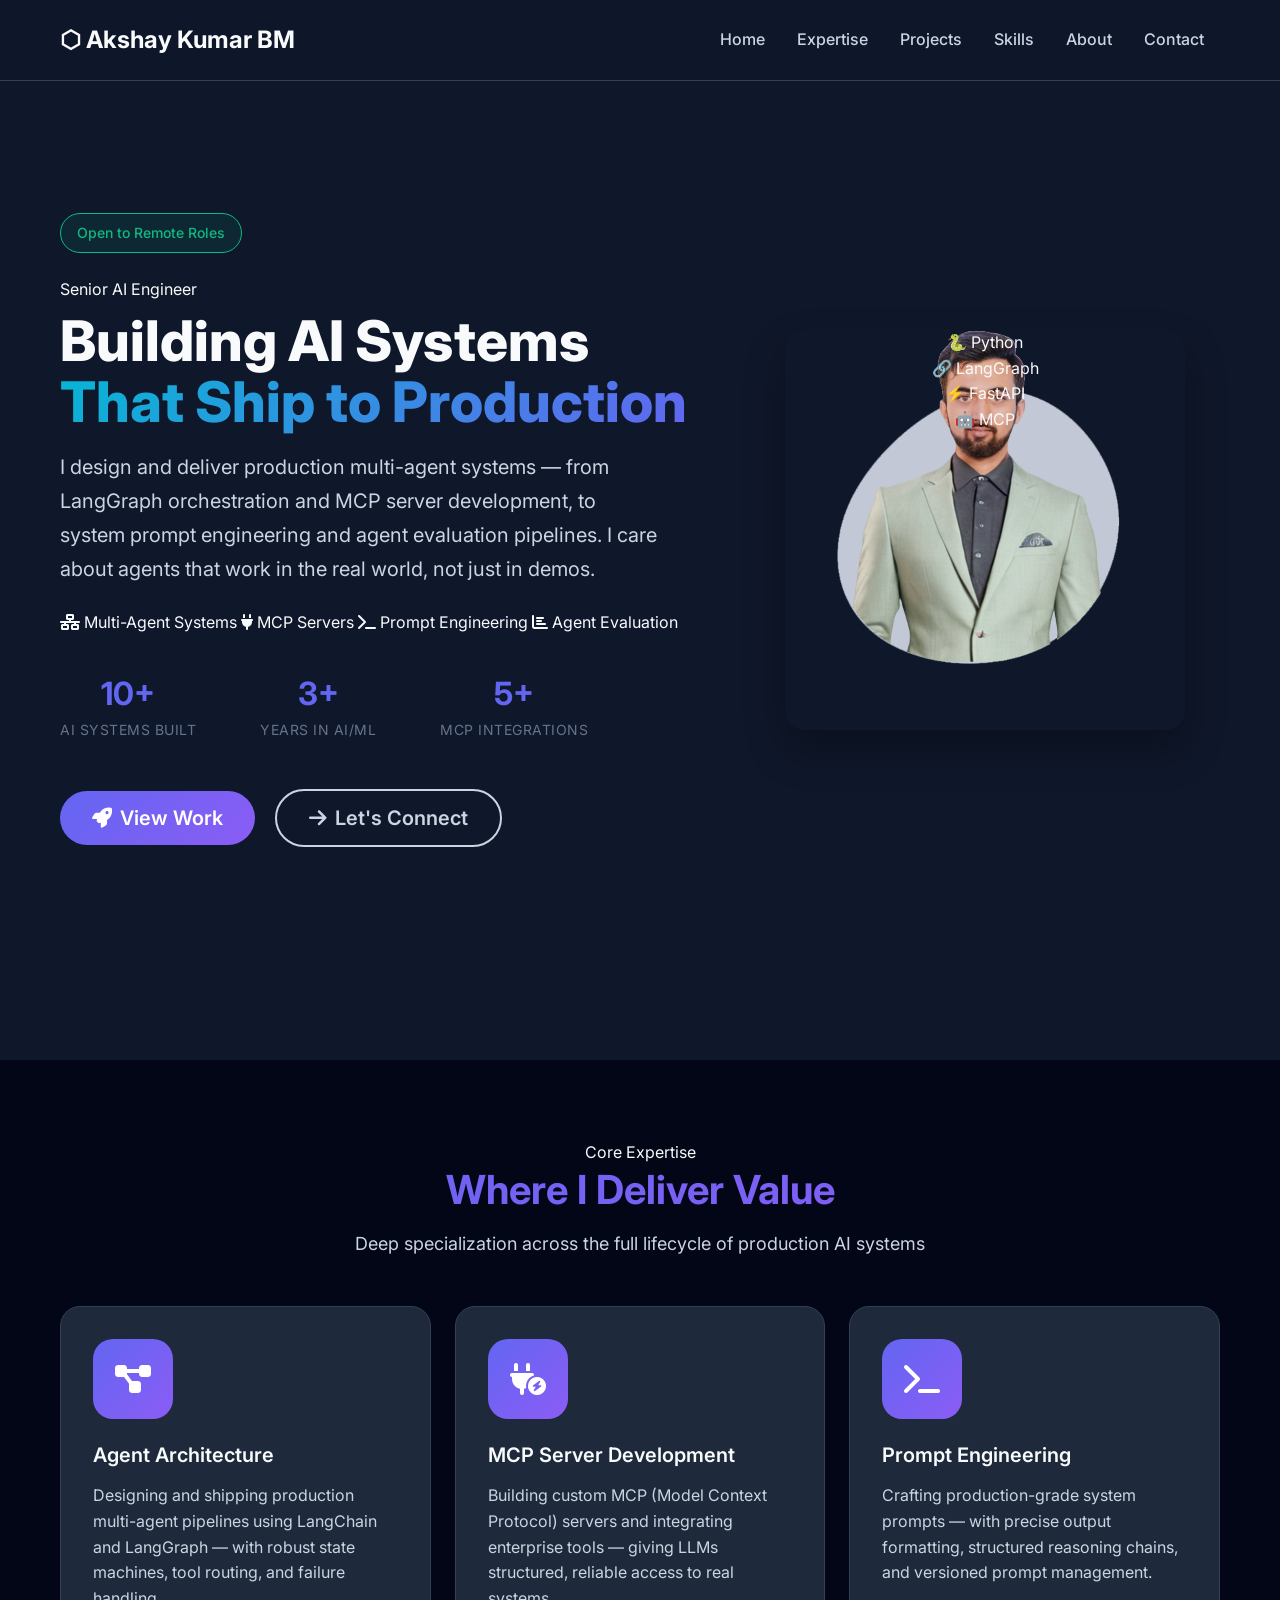
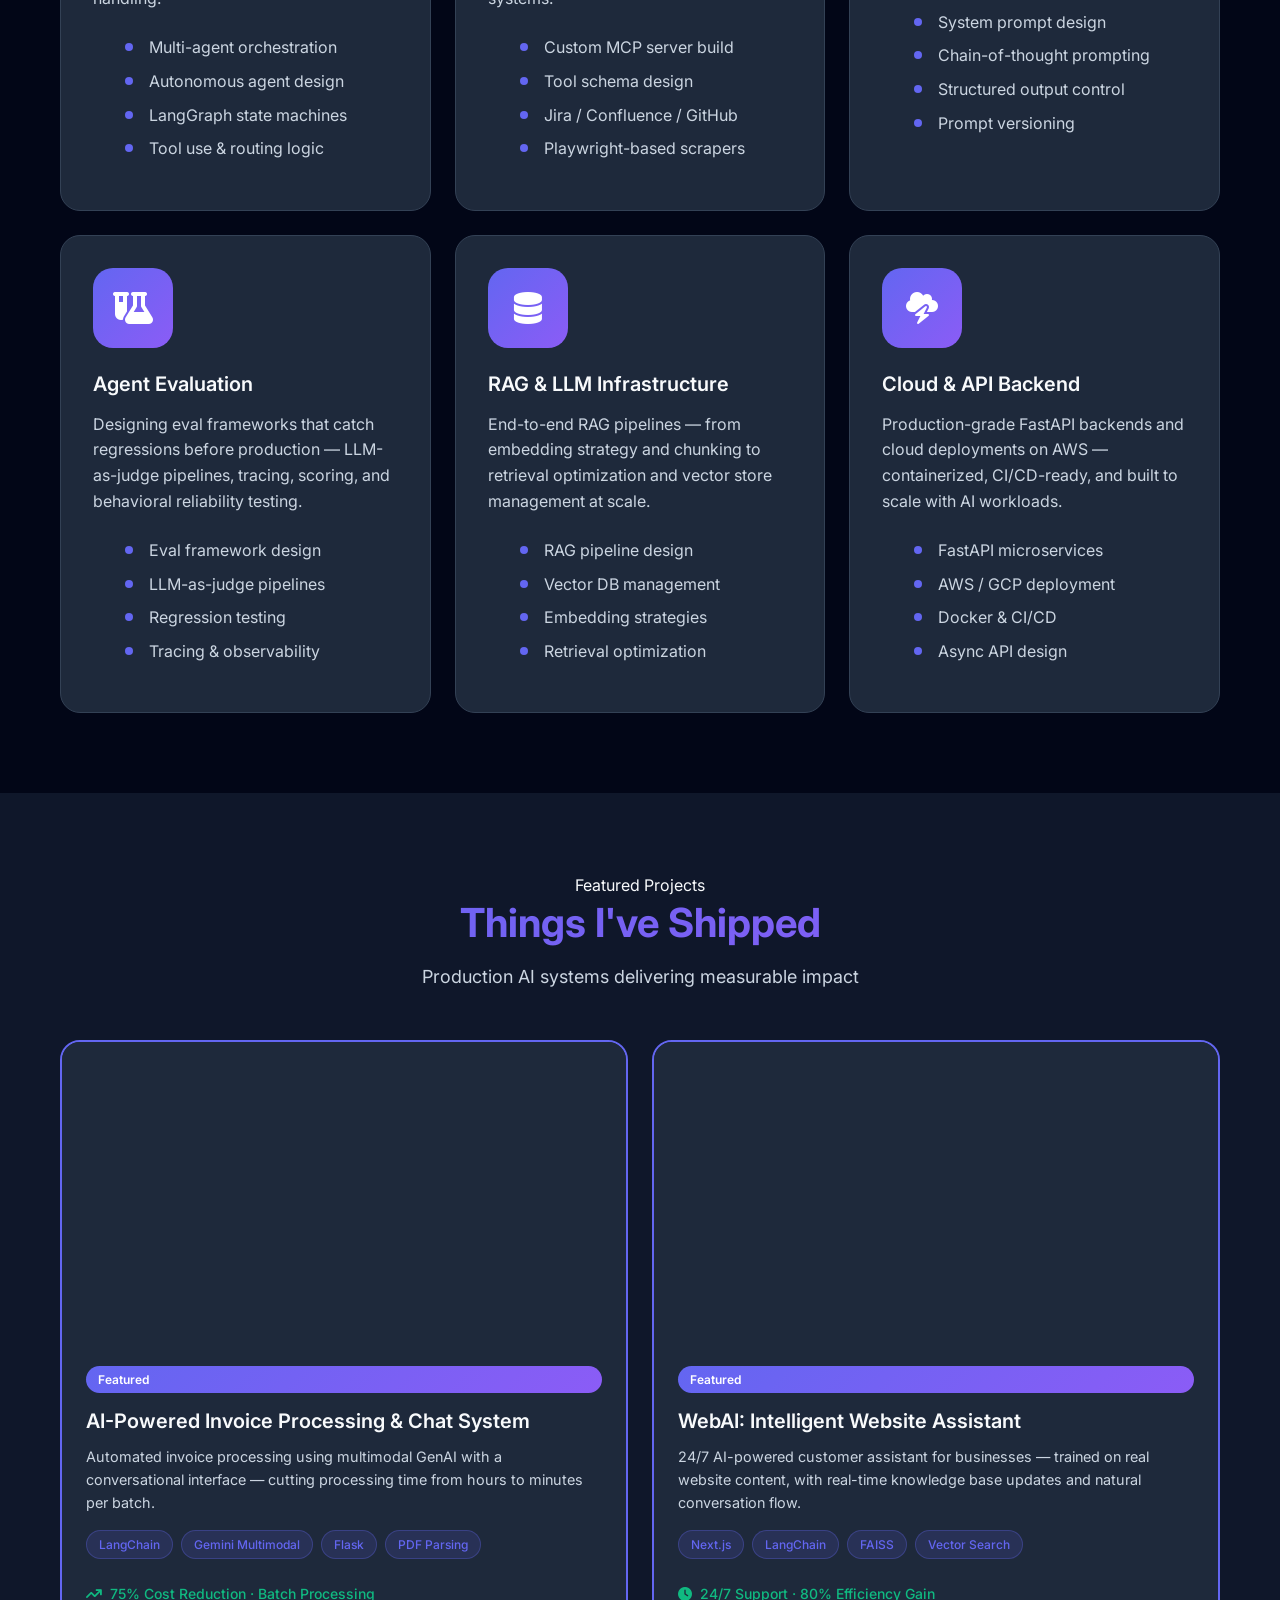
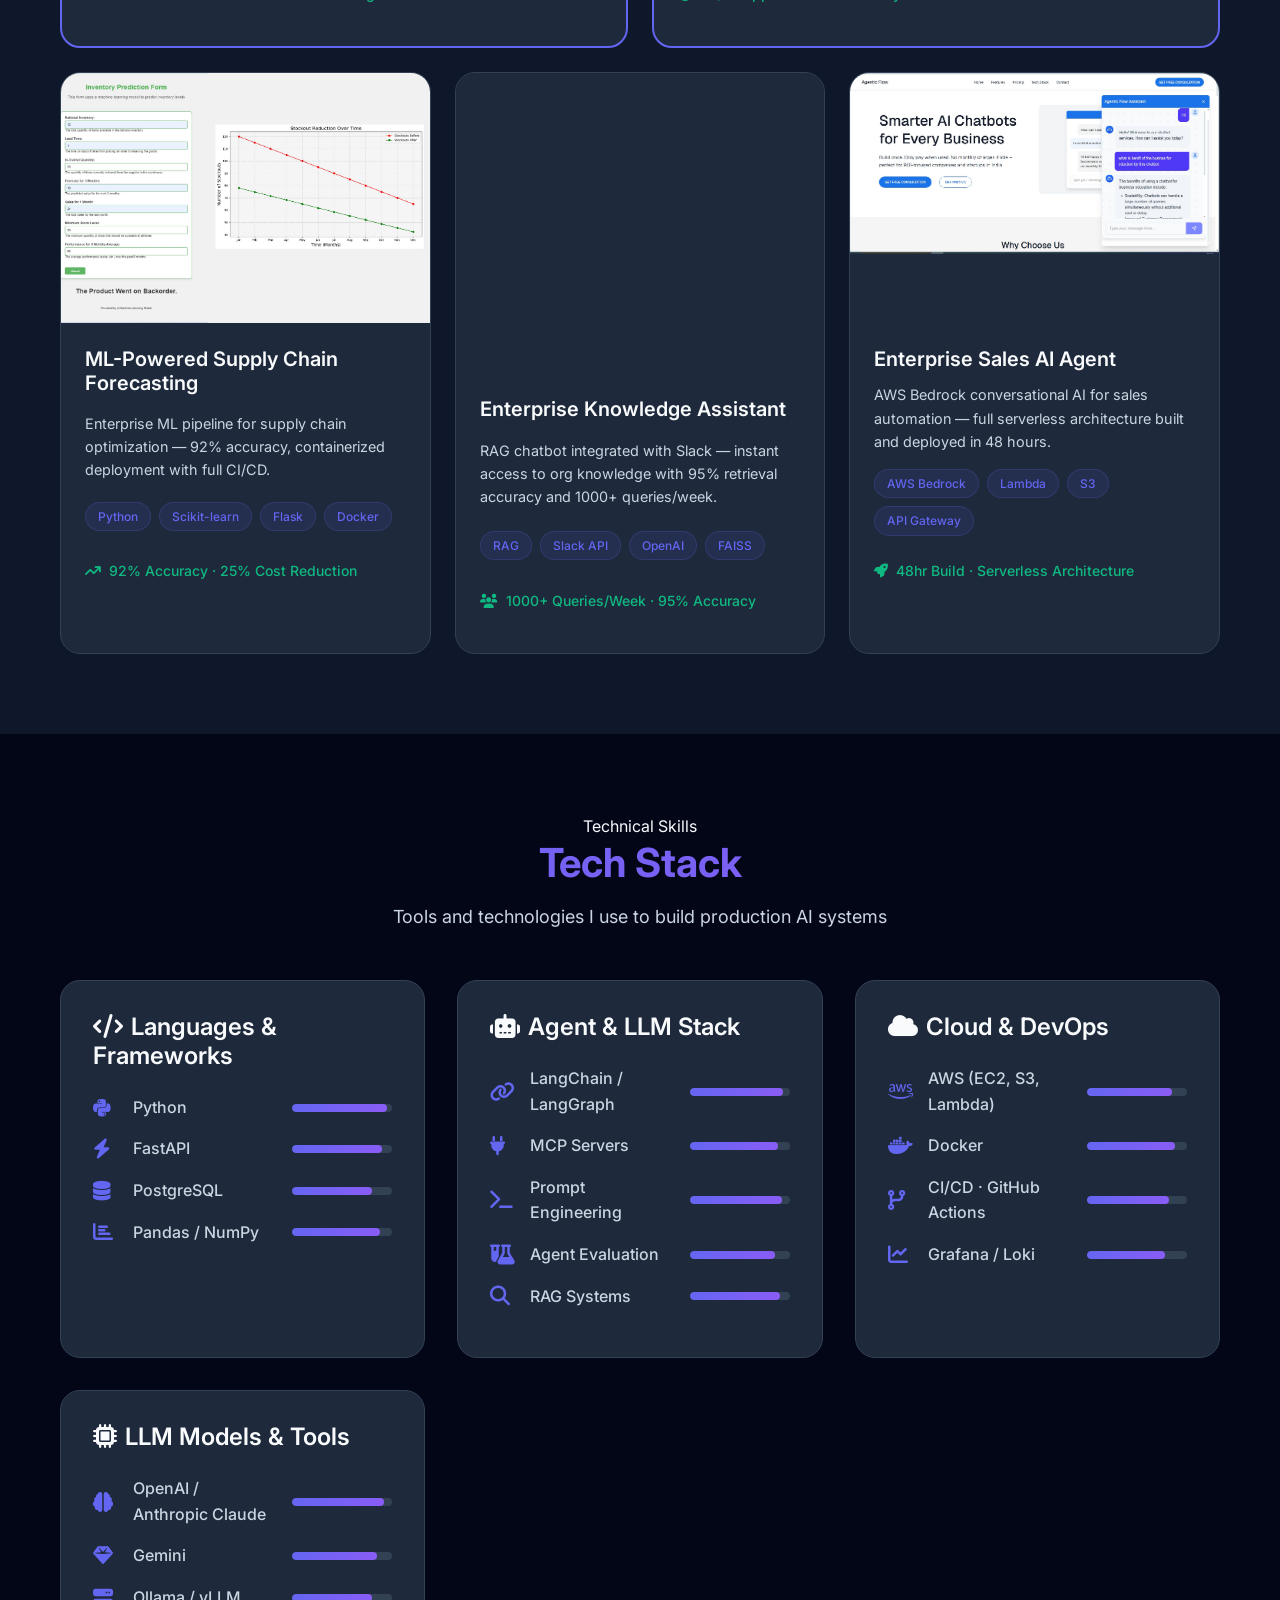
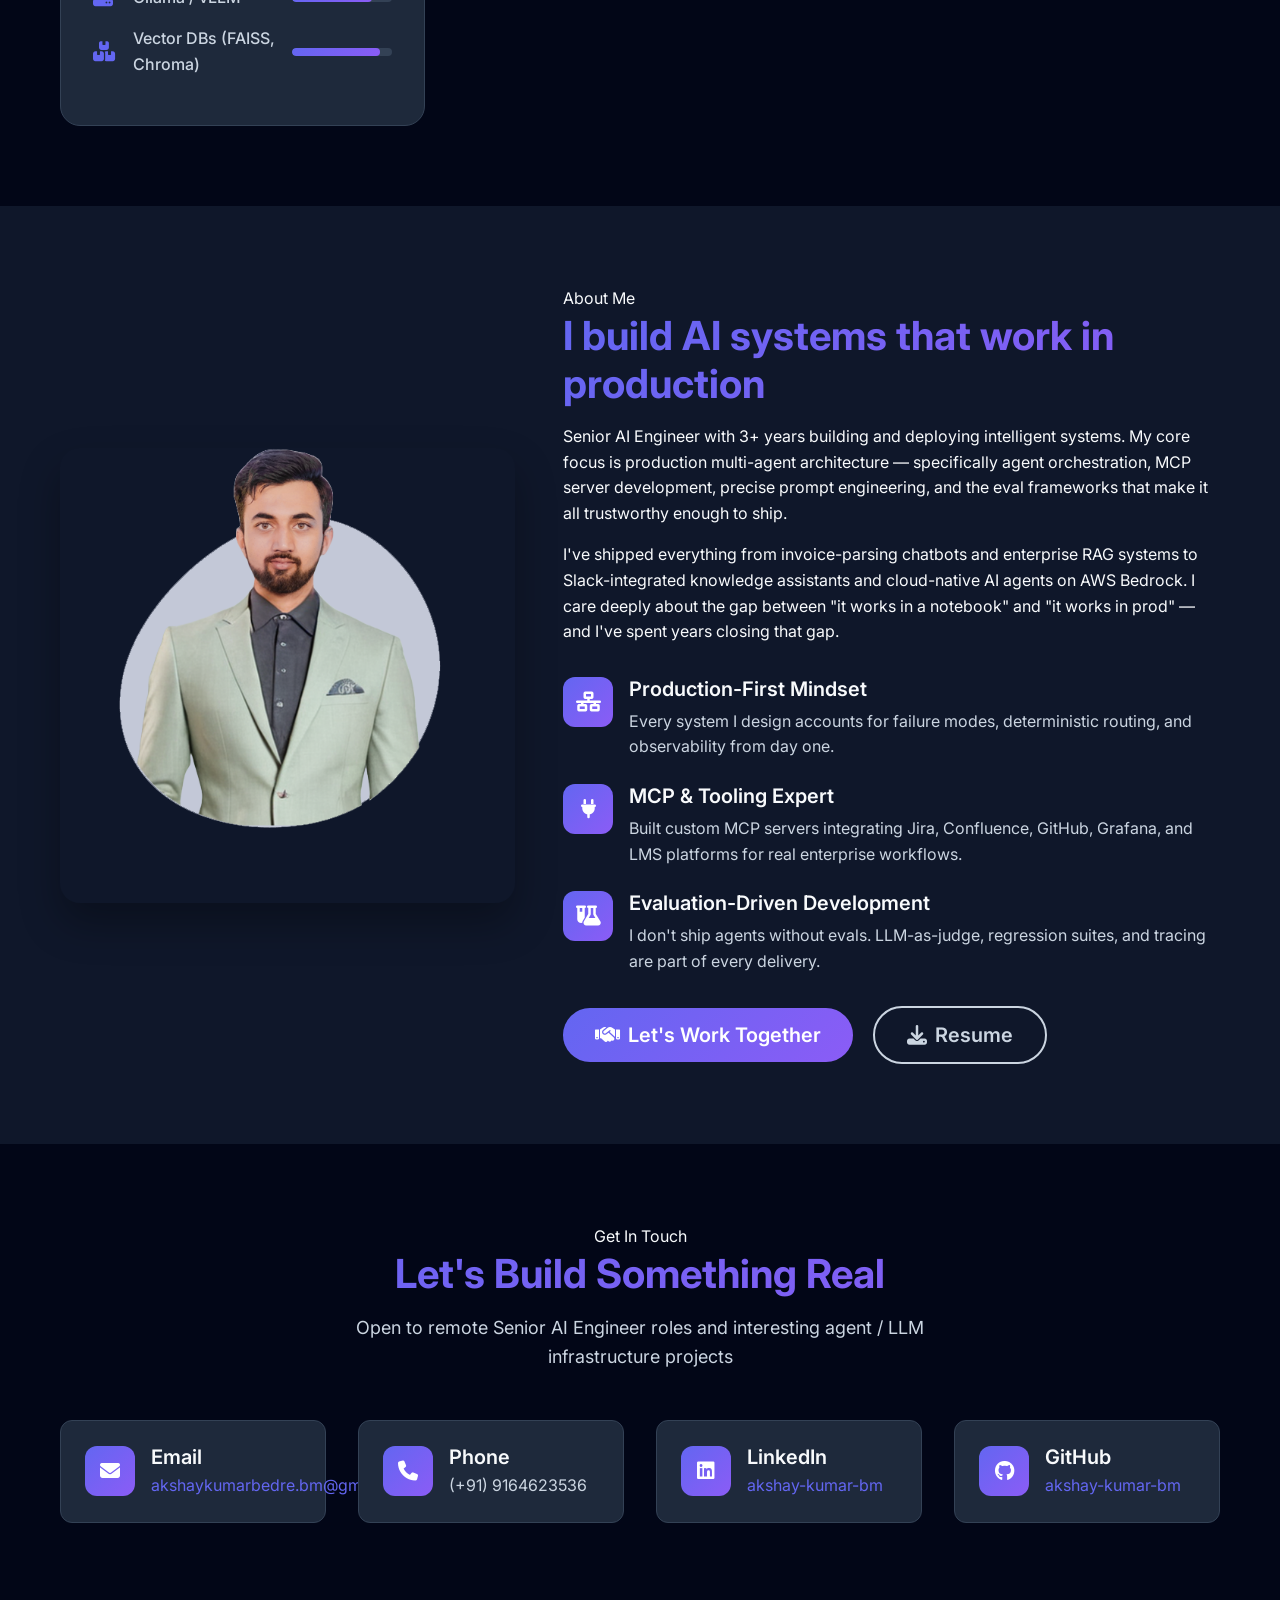
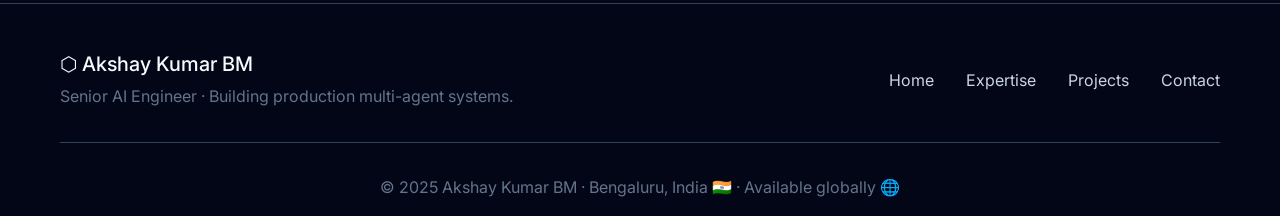
==== commit 6e83d49b: "Update print statement from 'Hello' to 'Goodbye'" ====
--- a/index.html
+++ b/index.html
@@ -4,15 +4,15 @@
 <head>
     <meta charset="UTF-8">
     <meta name="viewport" content="width=device-width, initial-scale=1.0">
-    <title>Akshay Kumar BM - AI Engineer & Data Scientist</title>
-    <meta name="description" content="AI Engineer specializing in machine learning, data science, and intelligent automation solutions. Building production-ready ML systems that drive business value.">
+    <title>Akshay Kumar BM — Senior AI Engineer</title>
+    <meta name="description" content="Senior AI Engineer specializing in production multi-agent systems, MCP server development, prompt engineering, and agent evaluation. Available for remote roles.">
     <link rel="icon" href="images/about/briefcase.png">
-    <link href="https://fonts.googleapis.com/css2?family=Inter:wght@300;400;500;600;700&family=JetBrains+Mono:wght@400;500&display=swap" rel="stylesheet">
+    <link href="https://fonts.googleapis.com/css2?family=Syne:wght@400;500;600;700;800&family=DM+Sans:ital,wght@0,300;0,400;0,500;1,400&family=JetBrains+Mono:wght@400;500&display=swap" rel="stylesheet">
     <link href="https://cdn.jsdelivr.net/npm/bootstrap@5.3.0-alpha1/dist/css/bootstrap.min.css" rel="stylesheet">
     <link rel="stylesheet" href="https://cdnjs.cloudflare.com/ajax/libs/font-awesome/6.4.0/css/all.min.css">
     <link href="styles.css" rel="stylesheet">
     <script type="text/javascript" src="javascipth.js"></script>
-    
+
     <!-- Google Analytics -->
     <script async src="https://www.googletagmanager.com/gtag/js?id=G-5DHSN7G1JT"></script>
     <script>
@@ -24,11 +24,15 @@
 </head>
 
 <body>
+
+    <!-- Scroll progress bar -->
+    <div class="scroll-progress"></div>
+
     <!-- Navigation -->
     <nav class="navbar navbar-expand-lg navbar-dark fixed-top">
         <div class="container">
             <a class="navbar-brand" href="#home">
-                <i class="fas fa-robot me-2"></i>Akshay Kumar BM
+                <span class="brand-icon">⬡</span> Akshay Kumar BM
             </a>
             <button class="navbar-toggler" type="button" data-bs-toggle="collapse" data-bs-target="#navbarNav">
                 <span class="navbar-toggler-icon"></span>
@@ -40,7 +44,9 @@
                     <li class="nav-item"><a class="nav-link" href="#projects">Projects</a></li>
                     <li class="nav-item"><a class="nav-link" href="#skills">Skills</a></li>
                     <li class="nav-item"><a class="nav-link" href="#about">About</a></li>
-                    <li class="nav-item"><a class="nav-link" href="#contact">Contact</a></li>
+                    <li class="nav-item">
+                        <a class="nav-link nav-cta" href="#contact">Contact</a>
+                    </li>
                 </ul>
             </div>
         </div>
@@ -48,52 +54,78 @@
 
     <!-- Hero Section -->
     <section id="home" class="hero-section">
-        <div class="hero-background">
-            <div class="neural-network"></div>
-        </div>
+        <div class="hero-grid-bg"></div>
+        <div class="hero-glow hero-glow-1"></div>
+        <div class="hero-glow hero-glow-2"></div>
         <div class="container">
             <div class="row align-items-center min-vh-100">
                 <div class="col-lg-7 hero-content">
-                    <div class="status-badge mb-3">
-                        <i class="fas fa-circle text-success me-2"></i>Available for Projects
-                    </div>
+                    <div class="status-badge mb-4">
+                        <span class="status-dot"></span>
+                        Open to Remote Roles
+                    </div>
+                    <div class="hero-label mb-2">Senior AI Engineer</div>
                     <h1 class="hero-title mb-3">
-                        AI Engineer & Data Scientist
-                        <span class="highlight-text">Building Intelligent Solutions</span>
+                        Building AI Systems<br>
+                        <span class="highlight-text">That Ship to Production</span>
                     </h1>
                     <p class="hero-subtitle mb-4">
-                        Transforming complex data into actionable insights and deploying production-ready ML systems 
-                        that drive measurable business impact. Specialized in agentic workflows, predictive analytics, 
-                        and automated intelligence solutions.
+                        I design and deliver production multi-agent systems — from LangGraph orchestration and 
+                        MCP server development, to system prompt engineering and agent evaluation pipelines. 
+                        I care about agents that work in the real world, not just in demos.
                     </p>
-                    <div class="hero-stats mb-4">
+                    <div class="hero-tags mb-4">
+                        <span class="hero-tag"><i class="fas fa-network-wired"></i> Multi-Agent Systems</span>
+                        <span class="hero-tag"><i class="fas fa-plug"></i> MCP Servers</span>
+                        <span class="hero-tag"><i class="fas fa-terminal"></i> Prompt Engineering</span>
+                        <span class="hero-tag"><i class="fas fa-chart-bar"></i> Agent Evaluation</span>
+                    </div>
+                    <div class="hero-stats mb-5">
                         <div class="stat-item">
-                            <div class="stat-number">7+</div>
-                            <div class="stat-label">AI Projects</div>
-                        </div>
-               
+                            <div class="stat-number">10+</div>
+                            <div class="stat-label">AI Systems Built</div>
+                        </div>
+                        <div class="stat-divider"></div>
                         <div class="stat-item">
-                            <div class="stat-number">1+</div>
-                            <div class="stat-label">Years Experience</div>
+                            <div class="stat-number">3+</div>
+                            <div class="stat-label">Years in AI/ML</div>
+                        </div>
+                        <div class="stat-divider"></div>
+                        <div class="stat-item">
+                            <div class="stat-number">5+</div>
+                            <div class="stat-label">MCP Integrations</div>
                         </div>
                     </div>
                     <div class="cta-buttons">
                         <a href="#projects" class="btn btn-primary btn-lg me-3">
-                            <i class="fas fa-rocket me-2"></i>View Projects
+                            <i class="fas fa-rocket me-2"></i>View Work
                         </a>
                         <a href="#contact" class="btn btn-outline-light btn-lg">
-                            <i class="fas fa-comments me-2"></i>Let's Build Together
+                            <i class="fas fa-arrow-right me-2"></i>Let's Connect
                         </a>
                     </div>
                 </div>
-                <div class="col-lg-5 text-center">
+                <div class="col-lg-5 text-center mt-5 mt-lg-0">
                     <div class="hero-image-container">
-                        <img src="images/about/akshay.png" alt="Akshay Kumar BM - AI Engineer" class="hero-image">
+                        <div class="hero-image-ring"></div>
+                        <img src="images/about/akshay.png" alt="Akshay Kumar BM — Senior AI Engineer" class="hero-image">
                         <div class="floating-elements">
-                            <div class="floating-icon python"><i class="fab fa-python"></i></div>
-                            <div class="floating-icon tensorflow"><i class="fas fa-brain"></i></div>
-                            <div class="floating-icon aws"><i class="fab fa-aws"></i></div>
-                            <div class="floating-icon ml"><i class="fas fa-chart-line"></i></div>
+                            <div class="floating-card fc-top-right">
+                                <span class="fc-icon">🐍</span>
+                                <span class="fc-label">Python</span>
+                            </div>
+                            <div class="floating-card fc-mid-right">
+                                <span class="fc-icon">🔗</span>
+                                <span class="fc-label">LangGraph</span>
+                            </div>
+                            <div class="floating-card fc-bottom-left">
+                                <span class="fc-icon">⚡</span>
+                                <span class="fc-label">FastAPI</span>
+                            </div>
+                            <div class="floating-card fc-top-left">
+                                <span class="fc-icon">🤖</span>
+                                <span class="fc-label">MCP</span>
+                            </div>
                         </div>
                     </div>
                 </div>
@@ -105,98 +137,98 @@
     <section id="expertise" class="expertise-section">
         <div class="container">
             <div class="section-header text-center mb-5">
-                <h2 class="section-title">Core Expertise</h2>
-                <p class="section-subtitle">Specialized in cutting-edge AI technologies that solve real business challenges</p>
+                <div class="section-label">Core Expertise</div>
+                <h2 class="section-title">Where I Deliver Value</h2>
+                <p class="section-subtitle">Deep specialization across the full lifecycle of production AI systems</p>
             </div>
             <div class="row g-4">
                 <div class="col-lg-4 col-md-6">
                     <div class="expertise-card">
                         <div class="expertise-icon">
-                            <i class="fas fa-brain"></i>
-                        </div>
-                        <h4>AI/ML Engineering</h4>
-                        <p>End-to-end ML pipeline development, model optimization, and production deployment with 95%+ accuracy rates.</p>
+                            <i class="fas fa-diagram-project"></i>
+                        </div>
+                        <h4>Agent Architecture</h4>
+                        <p>Designing and shipping production multi-agent pipelines using LangChain and LangGraph — with robust state machines, tool routing, and failure handling.</p>
                         <ul class="expertise-list">
-                            <li>Predictive Modeling</li>
-                            <li>Deep Learning</li>
-                            <li>Model Deployment</li>
-                            <li>MLOps</li>
+                            <li>Multi-agent orchestration</li>
+                            <li>Autonomous agent design</li>
+                            <li>LangGraph state machines</li>
+                            <li>Tool use & routing logic</li>
+                        </ul>
+                    </div>
+                </div>
+                <div class="col-lg-4 col-md-6">
+                    <div class="expertise-card expertise-card--highlight">
+                        <div class="expertise-icon">
+                            <i class="fas fa-plug-circle-bolt"></i>
+                        </div>
+                        <h4>MCP Server Development</h4>
+                        <p>Building custom MCP (Model Context Protocol) servers and integrating enterprise tools — giving LLMs structured, reliable access to real systems.</p>
+                        <ul class="expertise-list">
+                            <li>Custom MCP server build</li>
+                            <li>Tool schema design</li>
+                            <li>Jira / Confluence / GitHub</li>
+                            <li>Playwright-based scrapers</li>
                         </ul>
                     </div>
                 </div>
                 <div class="col-lg-4 col-md-6">
                     <div class="expertise-card">
                         <div class="expertise-icon">
-                            <i class="fas fa-robot"></i>
-                        </div>
-                        <h4>Agentic Applications</h4>
-                        <p>Multi-agent systems and autonomous workflows using LangChain, LangGraph for intelligent automation.</p>
+                            <i class="fas fa-terminal"></i>
+                        </div>
+                        <h4>Prompt Engineering</h4>
+                        <p>Crafting production-grade system prompts — with precise output formatting, structured reasoning chains, and versioned prompt management.</p>
                         <ul class="expertise-list">
-                            <li>Multi-Agent Systems</li>
-                            <li>Workflow Automation</li>
-                            <li>RAG Systems</li>
-                            <li>LLM Integration</li>
+                            <li>System prompt design</li>
+                            <li>Chain-of-thought prompting</li>
+                            <li>Structured output control</li>
+                            <li>Prompt versioning</li>
+                        </ul>
+                    </div>
+                </div>
+                <div class="col-lg-4 col-md-6">
+                    <div class="expertise-card expertise-card--highlight">
+                        <div class="expertise-icon">
+                            <i class="fas fa-flask-vial"></i>
+                        </div>
+                        <h4>Agent Evaluation</h4>
+                        <p>Designing eval frameworks that catch regressions before production — LLM-as-judge pipelines, tracing, scoring, and behavioral reliability testing.</p>
+                        <ul class="expertise-list">
+                            <li>Eval framework design</li>
+                            <li>LLM-as-judge pipelines</li>
+                            <li>Regression testing</li>
+                            <li>Tracing & observability</li>
                         </ul>
                     </div>
                 </div>
                 <div class="col-lg-4 col-md-6">
                     <div class="expertise-card">
                         <div class="expertise-icon">
-                            <i class="fas fa-chart-analytics"></i>
-                        </div>
-                        <h4>Data Science & Analytics</h4>
-                        <p>Advanced analytics, forecasting, and business intelligence solutions that drive strategic decisions.</p>
+                            <i class="fas fa-database"></i>
+                        </div>
+                        <h4>RAG & LLM Infrastructure</h4>
+                        <p>End-to-end RAG pipelines — from embedding strategy and chunking to retrieval optimization and vector store management at scale.</p>
                         <ul class="expertise-list">
-                            <li>Predictive Analytics</li>
-                            <li>Time Series Forecasting</li>
-                            <li>Statistical Modeling</li>
-                            <li>Business Intelligence</li>
+                            <li>RAG pipeline design</li>
+                            <li>Vector DB management</li>
+                            <li>Embedding strategies</li>
+                            <li>Retrieval optimization</li>
                         </ul>
                     </div>
                 </div>
                 <div class="col-lg-4 col-md-6">
                     <div class="expertise-card">
                         <div class="expertise-icon">
-                            <i class="fas fa-comments"></i>
-                        </div>
-                        <h4>Customer Support Automation</h4>
-                        <p>Intelligent chatbots and NLP solutions that reduce support costs by 60% while improving satisfaction.</p>
+                            <i class="fas fa-cloud-bolt"></i>
+                        </div>
+                        <h4>Cloud & API Backend</h4>
+                        <p>Production-grade FastAPI backends and cloud deployments on AWS — containerized, CI/CD-ready, and built to scale with AI workloads.</p>
                         <ul class="expertise-list">
-                            <li>Conversational AI</li>
-                            <li>NLP Solutions</li>
-                            <li>Sentiment Analysis</li>
-                            <li>Automated Workflows</li>
-                        </ul>
-                    </div>
-                </div>
-                <div class="col-lg-4 col-md-6">
-                    <div class="expertise-card">
-                        <div class="expertise-icon">
-                            <i class="fas fa-cloud"></i>
-                        </div>
-                        <h4>Cloud & Deployment</h4>
-                        <p>Scalable cloud infrastructure on AWS with CI/CD pipelines for robust ML system deployment.</p>
-                        <ul class="expertise-list">
-                            <li>AWS Cloud Services</li>
-                            <li>Google Cloud </li>
-                            <li>CI/CD Pipelines</li>
-                           
-                            <li>System Scaling</li>
-                        </ul>
-                    </div>
-                </div>
-                <div class="col-lg-4 col-md-6">
-                    <div class="expertise-card">
-                        <div class="expertise-icon">
-                            <i class="fas fa-cogs"></i>
-                        </div>
-                        <h4>Prompt Engineering</h4>
-                        <p>Advanced prompt optimization and LLM fine-tuning for domain-specific applications and improved performance.</p>
-                        <ul class="expertise-list">
-                            <li>LLM Fine-tuning</li>
-                            <li>Prompt Optimization</li>
-                            <li>Model Customization</li>
-                            <li>Performance Tuning</li>
+                            <li>FastAPI microservices</li>
+                            <li>AWS / GCP deployment</li>
+                            <li>Docker & CI/CD</li>
+                            <li>Async API design</li>
                         </ul>
                     </div>
                 </div>
@@ -208,21 +240,22 @@
     <section id="projects" class="projects-section">
         <div class="container">
             <div class="section-header text-center mb-5">
-                <h2 class="section-title">Featured Projects</h2>
-                <p class="section-subtitle">Production-ready AI solutions delivering measurable business impact</p>
+                <div class="section-label">Featured Projects</div>
+                <h2 class="section-title">Things I've Shipped</h2>
+                <p class="section-subtitle">Production AI systems delivering measurable impact</p>
             </div>
             <div class="row g-4">
                 <!-- Project 1: Invoice Processing System -->
                 <div class="col-lg-6">
                     <div class="project-card featured">
                         <div class="project-video">
-                            <iframe src="https://www.linkedin.com/embed/feed/update/urn:li:ugcPost:7331622096768249856?compact=1" 
-                                    height="300" width="100%" frameborder="0" allowfullscreen 
+                            <iframe src="https://www.linkedin.com/embed/feed/update/urn:li:ugcPost:7331622096768249856?compact=1"
+                                    height="300" width="100%" frameborder="0" allowfullscreen
                                     title="AI-Powered Invoice Processing Demo"></iframe>
                             <div class="project-overlay">
                                 <div class="project-actions">
-                                    <button class="btn btn-outline-light btn-sm" onclick="showProjectDetails('invoiceProcessing')">
-                                        <i class="fas fa-info-circle me-2"></i>Details
+                                    <button class="btn btn-sm" onclick="showProjectDetails('invoiceProcessing')">
+                                        <i class="fas fa-info-circle me-1"></i>Details
                                     </button>
                                 </div>
                             </div>
@@ -230,15 +263,15 @@
                         <div class="project-content">
                             <div class="project-badge">Featured</div>
                             <h4>AI-Powered Invoice Processing & Chat System</h4>
-                            <p>Automated invoice processing using Generative AI with conversational interface, reducing processing time from hours to minutes</p>
+                            <p>Automated invoice processing using multimodal GenAI with a conversational interface — cutting processing time from hours to minutes per batch.</p>
                             <div class="project-tech">
                                 <span class="tech-tag">LangChain</span>
-                                <span class="tech-tag">Google Gemini</span>
+                                <span class="tech-tag">Gemini Multimodal</span>
                                 <span class="tech-tag">Flask</span>
-                                <span class="tech-tag">Multimodal AI</span>
+                                <span class="tech-tag">PDF Parsing</span>
                             </div>
                             <div class="project-impact">
-                                <i class="fas fa-chart-line me-2"></i>75% Cost Reduction | Batch Processing
+                                <i class="fas fa-arrow-trend-up me-2"></i>75% Cost Reduction · Batch Processing
                             </div>
                         </div>
                     </div>
@@ -248,13 +281,13 @@
                 <div class="col-lg-6">
                     <div class="project-card featured">
                         <div class="project-video">
-                            <iframe src="https://www.linkedin.com/embed/feed/update/urn:li:ugcPost:7315381409446088704?compact=1" 
-                                    height="300" width="100%" frameborder="0" allowfullscreen 
+                            <iframe src="https://www.linkedin.com/embed/feed/update/urn:li:ugcPost:7315381409446088704?compact=1"
+                                    height="300" width="100%" frameborder="0" allowfullscreen
                                     title="WebAI Restaurant Intelligence Demo"></iframe>
                             <div class="project-overlay">
                                 <div class="project-actions">
-                                    <button class="btn btn-outline-light btn-sm" onclick="showProjectDetails('webaiRestaurant')">
-                                        <i class="fas fa-info-circle me-2"></i>Details
+                                    <button class="btn btn-sm" onclick="showProjectDetails('webaiRestaurant')">
+                                        <i class="fas fa-info-circle me-1"></i>Details
                                     </button>
                                 </div>
                             </div>
@@ -262,7 +295,7 @@
                         <div class="project-content">
                             <div class="project-badge">Featured</div>
                             <h4>WebAI: Intelligent Website Assistant</h4>
-                            <p>24/7 AI-powered customer service for restaurants with real-time knowledge base and natural conversations</p>
+                            <p>24/7 AI-powered customer assistant for businesses — trained on real website content, with real-time knowledge base updates and natural conversation flow.</p>
                             <div class="project-tech">
                                 <span class="tech-tag">Next.js</span>
                                 <span class="tech-tag">LangChain</span>
@@ -270,7 +303,7 @@
                                 <span class="tech-tag">Vector Search</span>
                             </div>
                             <div class="project-impact">
-                                <i class="fas fa-clock me-2"></i>24/7 Support | 80% Efficiency Gain
+                                <i class="fas fa-clock me-2"></i>24/7 Support · 80% Efficiency Gain
                             </div>
                         </div>
                     </div>
@@ -280,27 +313,26 @@
                 <div class="col-lg-4">
                     <div class="project-card">
                         <div class="project-image">
-                            <img src="images/projects/backorder-prediction.jpg" alt="Backorder Prediction System">
+                            <img src="images/projects/backorder-prediction.jpg" alt="Supply Chain Forecasting System">
                             <div class="project-overlay">
                                 <div class="project-actions">
-                             
-                                    <button class="btn btn-outline-light btn-sm" onclick="showProjectDetails('backorderPrediction')">
-                                        <i class="fas fa-info-circle me-2"></i>Details
+                                    <button class="btn btn-sm" onclick="showProjectDetails('backorderPrediction')">
+                                        <i class="fas fa-info-circle me-1"></i>Details
                                     </button>
                                 </div>
                             </div>
                         </div>
                         <div class="project-content">
                             <h4>ML-Powered Supply Chain Forecasting</h4>
-                            <p>Enterprise-grade ML pipeline for supply chain optimization with 92% prediction accuracy</p>
+                            <p>Enterprise ML pipeline for supply chain optimization — 92% accuracy, containerized deployment with full CI/CD.</p>
                             <div class="project-tech">
                                 <span class="tech-tag">Python</span>
                                 <span class="tech-tag">Scikit-learn</span>
                                 <span class="tech-tag">Flask</span>
-                                <span class="tech-tag">CI/CD</span>
+                                <span class="tech-tag">Docker</span>
                             </div>
                             <div class="project-impact">
-                                <i class="fas fa-chart-line me-2"></i>92% Accuracy | 25% Cost Reduction
+                                <i class="fas fa-arrow-trend-up me-2"></i>92% Accuracy · 25% Cost Reduction
                             </div>
                         </div>
                     </div>
@@ -310,13 +342,13 @@
                 <div class="col-lg-4">
                     <div class="project-card">
                         <div class="project-video">
-                            <iframe src="https://www.linkedin.com/embed/feed/update/urn:li:ugcPost:7331931641566687233?compact=1" 
-                                    height="250" width="100%" frameborder="0" allowfullscreen 
+                            <iframe src="https://www.linkedin.com/embed/feed/update/urn:li:ugcPost:7331931641566687233?compact=1"
+                                    height="250" width="100%" frameborder="0" allowfullscreen
                                     title="Stack RAG Chatbot Demo"></iframe>
                         </div>
                         <div class="project-content">
                             <h4>Enterprise Knowledge Assistant</h4>
-                            <p>RAG chatbot integrated with Slack providing instant access to organizational knowledge</p>
+                            <p>RAG chatbot integrated with Slack — instant access to org knowledge with 95% retrieval accuracy and 1000+ queries/week.</p>
                             <div class="project-tech">
                                 <span class="tech-tag">RAG</span>
                                 <span class="tech-tag">Slack API</span>
@@ -324,7 +356,7 @@
                                 <span class="tech-tag">FAISS</span>
                             </div>
                             <div class="project-impact">
-                                <i class="fas fa-users me-2"></i>1000+ Queries/Week | 95% Accuracy
+                                <i class="fas fa-users me-2"></i>1000+ Queries/Week · 95% Accuracy
                             </div>
                         </div>
                     </div>
@@ -352,15 +384,15 @@
                             </div>
                             <div class="project-overlay">
                                 <div class="project-actions">
-                                    <button class="btn btn-outline-light btn-sm" onclick="showProjectDetails('awsBedrockAgent')">
-                                        <i class="fas fa-info-circle me-2"></i>Details
+                                    <button class="btn btn-sm" onclick="showProjectDetails('awsBedrockAgent')">
+                                        <i class="fas fa-info-circle me-1"></i>Details
                                     </button>
                                 </div>
                             </div>
                         </div>
                         <div class="project-content">
                             <h4>Enterprise Sales AI Agent</h4>
-                            <p>AWS Bedrock-powered conversational AI for sales automation with lead qualification (Built in 48hrs)</p>
+                            <p>AWS Bedrock conversational AI for sales automation — full serverless architecture built and deployed in 48 hours.</p>
                             <div class="project-tech">
                                 <span class="tech-tag">AWS Bedrock</span>
                                 <span class="tech-tag">Lambda</span>
@@ -368,7 +400,7 @@
                                 <span class="tech-tag">API Gateway</span>
                             </div>
                             <div class="project-impact">
-                                <i class="fas fa-rocket me-2"></i>48hr Build | Serverless Architecture
+                                <i class="fas fa-rocket me-2"></i>48hr Build · Serverless Architecture
                             </div>
                         </div>
                     </div>
@@ -381,12 +413,13 @@
     <section id="skills" class="skills-section">
         <div class="container">
             <div class="section-header text-center mb-5">
-                <h2 class="section-title">Technical Arsenal</h2>
-                <p class="section-subtitle">Cutting-edge technologies powering intelligent solutions</p>
+                <div class="section-label">Technical Skills</div>
+                <h2 class="section-title">Tech Stack</h2>
+                <p class="section-subtitle">Tools and technologies I use to build production AI systems</p>
             </div>
             <div class="skills-grid">
                 <div class="skill-category">
-                    <h4><i class="fas fa-code me-2"></i>Programming & Frameworks</h4>
+                    <h4><i class="fas fa-code me-2"></i>Languages & Frameworks</h4>
                     <div class="skills-list">
                         <div class="skill-item">
                             <i class="fab fa-python"></i>
@@ -394,49 +427,49 @@
                             <div class="skill-level" data-level="95"></div>
                         </div>
                         <div class="skill-item">
-                            <i class="fas fa-flask"></i>
-                            <span>Flask</span>
+                            <i class="fas fa-bolt"></i>
+                            <span>FastAPI</span>
                             <div class="skill-level" data-level="90"></div>
                         </div>
                         <div class="skill-item">
                             <i class="fas fa-database"></i>
                             <span>PostgreSQL</span>
-                            <div class="skill-level" data-level="85"></div>
+                            <div class="skill-level" data-level="80"></div>
                         </div>
                         <div class="skill-item">
                             <i class="fas fa-chart-bar"></i>
-                            <span>Pandas/NumPy</span>
-                            <div class="skill-level" data-level="95"></div>
+                            <span>Pandas / NumPy</span>
+                            <div class="skill-level" data-level="88"></div>
                         </div>
                     </div>
                 </div>
                 <div class="skill-category">
-                    <h4><i class="fas fa-brain me-2"></i>AI/ML & LLM Technologies</h4>
+                    <h4><i class="fas fa-robot me-2"></i>Agent & LLM Stack</h4>
                     <div class="skills-list">
                         <div class="skill-item">
                             <i class="fas fa-link"></i>
-                            <span>LangChain</span>
-                            <div class="skill-level" data-level="90"></div>
-                        </div>
-                        <div class="skill-item">
-                            <i class="fas fa-project-diagram"></i>
-                            <span>LangGraph</span>
+                            <span>LangChain / LangGraph</span>
+                            <div class="skill-level" data-level="93"></div>
+                        </div>
+                        <div class="skill-item">
+                            <i class="fas fa-plug"></i>
+                            <span>MCP Servers</span>
+                            <div class="skill-level" data-level="88"></div>
+                        </div>
+                        <div class="skill-item">
+                            <i class="fas fa-terminal"></i>
+                            <span>Prompt Engineering</span>
+                            <div class="skill-level" data-level="92"></div>
+                        </div>
+                        <div class="skill-item">
+                            <i class="fas fa-flask-vial"></i>
+                            <span>Agent Evaluation</span>
                             <div class="skill-level" data-level="85"></div>
                         </div>
                         <div class="skill-item">
                             <i class="fas fa-search"></i>
                             <span>RAG Systems</span>
-                            <div class="skill-level" data-level="88"></div>
-                        </div>
-                        <div class="skill-item">
-                            <i class="fas fa-robot"></i>
-                            <span>Agentic Workflows</span>
-                            <div class="skill-level" data-level="85"></div>
-                        </div>
-                        <div class="skill-item">
-                            <i class="fas fa-comments"></i>
-                            <span>Prompt Engineering</span>
-                            <div class="skill-level" data-level="92"></div>
+                            <div class="skill-level" data-level="90"></div>
                         </div>
                     </div>
                 </div>
@@ -446,31 +479,31 @@
                         <div class="skill-item">
                             <i class="fab fa-aws"></i>
                             <span>AWS (EC2, S3, Lambda)</span>
-                            <div class="skill-level" data-level="87"></div>
-                        </div>
+                            <div class="skill-level" data-level="85"></div>
+                        </div>
+                        <div class="skill-item">
+                            <i class="fab fa-docker"></i>
+                            <span>Docker</span>
+                            <div class="skill-level" data-level="88"></div>
+                        </div>
+                        <div class="skill-item">
+                            <i class="fas fa-code-branch"></i>
+                            <span>CI/CD · GitHub Actions</span>
+                            <div class="skill-level" data-level="82"></div>
+                        </div>
+                        <div class="skill-item">
+                            <i class="fas fa-chart-line"></i>
+                            <span>Grafana / Loki</span>
+                            <div class="skill-level" data-level="78"></div>
+                        </div>
+                    </div>
+                </div>
+                <div class="skill-category">
+                    <h4><i class="fas fa-microchip me-2"></i>LLM Models & Tools</h4>
+                    <div class="skills-list">
                         <div class="skill-item">
                             <i class="fas fa-brain"></i>
-                            <span>AWS Bedrock</span>
-                            <div class="skill-level" data-level="80"></div>
-                        </div>
-                        <div class="skill-item">
-                            <i class="fas fa-cogs"></i>
-                            <span>CI/CD Actions</span>
-                            <div class="skill-level" data-level="85"></div>
-                        </div>
-                        <div class="skill-item">
-                            <i class="fab fa-github"></i>
-                            <span>GitHub</span>
-                            <div class="skill-level" data-level="90"></div>
-                        </div>
-                    </div>
-                </div>
-                <div class="skill-category">
-                    <h4><i class="fas fa-microchip me-2"></i>AI Models & Tools</h4>
-                    <div class="skills-list">
-                        <div class="skill-item">
-                            <i class="fas fa-brain"></i>
-                            <span>OpenAI Models</span>
+                            <span>OpenAI / Anthropic Claude</span>
                             <div class="skill-level" data-level="92"></div>
                         </div>
                         <div class="skill-item">
@@ -480,14 +513,13 @@
                         </div>
                         <div class="skill-item">
                             <i class="fas fa-server"></i>
-                            <span>Ollama/VLLM</span>
+                            <span>Ollama / vLLM</span>
                             <div class="skill-level" data-level="80"></div>
                         </div>
-              
-                        <div class="skill-item">
-                            <i class="fas fa-workflow"></i>
-                            <span>N8N</span>
-                            <div class="skill-level" data-level="75"></div>
+                        <div class="skill-item">
+                            <i class="fas fa-boxes-stacked"></i>
+                            <span>Vector DBs (FAISS, Chroma)</span>
+                            <div class="skill-level" data-level="88"></div>
                         </div>
                     </div>
                 </div>
@@ -498,48 +530,59 @@
     <!-- About Section -->
     <section id="about" class="about-section">
         <div class="container">
-            <div class="row align-items-center">
+            <div class="row align-items-center g-5">
                 <div class="col-lg-5">
                     <div class="about-image">
-                        <img src="images/about/akshay.png" alt="Akshay Kumar BM" class="img-fluid rounded-3">
+                        <div class="about-image-frame">
+                            <img src="images/about/akshay.png" alt="Akshay Kumar BM" class="img-fluid">
+                        </div>
                     </div>
                 </div>
                 <div class="col-lg-7">
                     <div class="about-content">
-                        <h2 class="section-title">Transforming Ideas into Intelligent Reality</h2>
-                        <p class="lead">
-                            AI Engineer with 3+ years of experience building production-ready machine learning systems 
-                            that solve complex business challenges and drive measurable impact.
+                        <div class="section-label">About Me</div>
+                        <h2 class="section-title">I build AI systems that work in production</h2>
+                        <p class="about-lead">
+                            Senior AI Engineer with 3+ years building and deploying intelligent systems. 
+                            My core focus is production multi-agent architecture — specifically agent orchestration, 
+                            MCP server development, precise prompt engineering, and the eval frameworks that 
+                            make it all trustworthy enough to ship.
+                        </p>
+                        <p class="about-body">
+                            I've shipped everything from invoice-parsing chatbots and enterprise RAG systems 
+                            to Slack-integrated knowledge assistants and cloud-native AI agents on AWS Bedrock. 
+                            I care deeply about the gap between "it works in a notebook" and "it works in prod" — 
+                            and I've spent years closing that gap.
                         </p>
                         <div class="about-highlights">
                             <div class="highlight-item">
-                                <i class="fas fa-rocket"></i>
+                                <div class="highlight-icon"><i class="fas fa-network-wired"></i></div>
                                 <div>
-                                    <h5>Innovation-Driven</h5>
-                                    <p>Specialized in cutting-edge AI technologies including agentic workflows, RAG systems, and LLM fine-tuning</p>
+                                    <h5>Production-First Mindset</h5>
+                                    <p>Every system I design accounts for failure modes, deterministic routing, and observability from day one.</p>
                                 </div>
                             </div>
                             <div class="highlight-item">
-                                <i class="fas fa-chart-line"></i>
+                                <div class="highlight-icon"><i class="fas fa-plug"></i></div>
                                 <div>
-                                    <h5>Results-Oriented</h5>
-                                    <p>Delivered ML solutions achieving 90%+ accuracy rates and significant cost reductions for businesses</p>
+                                    <h5>MCP & Tooling Expert</h5>
+                                    <p>Built custom MCP servers integrating Jira, Confluence, GitHub, Grafana, and LMS platforms for real enterprise workflows.</p>
                                 </div>
                             </div>
                             <div class="highlight-item">
-                                <i class="fas fa-cloud"></i>
+                                <div class="highlight-icon"><i class="fas fa-flask-vial"></i></div>
                                 <div>
-                                    <h5>Production-Ready</h5>
-                                    <p>Expert in deploying scalable AI systems on cloud infrastructure with robust CI/CD pipelines</p>
-                                </div>
-                            </div>
-                        </div>
-                        <div class="about-cta">
+                                    <h5>Evaluation-Driven Development</h5>
+                                    <p>I don't ship agents without evals. LLM-as-judge, regression suites, and tracing are part of every delivery.</p>
+                                </div>
+                            </div>
+                        </div>
+                        <div class="about-cta mt-4">
                             <a href="#contact" class="btn btn-primary btn-lg me-3">
-                                <i class="fas fa-handshake me-2"></i>Let's Collaborate
+                                <i class="fas fa-handshake me-2"></i>Let's Work Together
                             </a>
-                            <a href="#" class="btn btn-outline-primary btn-lg">
-                                <i class="fas fa-download me-2"></i>Download Resume
+                            <a href="#" class="btn btn-outline-light btn-lg">
+                                <i class="fas fa-download me-2"></i>Resume
                             </a>
                         </div>
                     </div>
@@ -552,78 +595,37 @@
     <section id="contact" class="contact-section">
         <div class="container">
             <div class="section-header text-center mb-5">
-                <h2 class="section-title">Ready to Build Something Intelligent?</h2>
-                <p class="section-subtitle">Let's discuss your AI project and create solutions that drive real business value</p>
-            </div>
-            <!-- <div class="row justify-content-center">
-                <div class="col-lg-8">
-                    <div class="contact-form-container">
-                        <form class="contact-form">
-                            <div class="row g-3">
-                                <div class="col-md-6">
-                                    <input type="text" class="form-control" placeholder="Your Name" required>
-                                </div>
-                                <div class="col-md-6">
-                                    <input type="email" class="form-control" placeholder="Email Address" required>
-                                </div>
-                                <div class="col-md-6">
-                                    <select class="form-select">
-                                        <option>Project Budget</option>
-                                        <option>$5K - $10K</option>
-                                        <option>$10K - $25K</option>
-                                        <option>$25K+</option>
-                                        <option>Full-time Role</option>
-                                    </select>
-                                </div>
-                                <div class="col-md-6">
-                                    <select class="form-select">
-                                        <option>Timeline</option>
-                                        <option>1-2 weeks</option>
-                                        <option>1-2 months</option>
-                                        <option>3+ months</option>
-                                        <option>Ongoing</option>
-                                    </select>
-                                </div>
-                                <div class="col-12">
-                                    <textarea class="form-control" rows="4" placeholder="Tell me about your AI/ML project requirements..."></textarea>
-                                </div>
-                                <div class="col-12 text-center">
-                                    <button type="submit" class="btn btn-primary btn-lg">
-                                        <i class="fas fa-paper-plane me-2"></i>Send Project Details
-                                    </button>
-                                </div>
-                            </div>
-                        </form>
-                    </div>
-                </div>
-            </div> -->
+                <div class="section-label">Get In Touch</div>
+                <h2 class="section-title">Let's Build Something Real</h2>
+                <p class="section-subtitle">Open to remote Senior AI Engineer roles and interesting agent / LLM infrastructure projects</p>
+            </div>
             <div class="contact-info-grid">
                 <div class="contact-info-item">
-                    <i class="fas fa-envelope"></i>
+                    <div class="contact-icon"><i class="fas fa-envelope"></i></div>
                     <div>
                         <h5>Email</h5>
-                        <p>akshaykumarbedre.bm@gmail.com</p>
+                        <p><a href="mailto:akshaykumarbedre.bm@gmail.com">akshaykumarbedre.bm@gmail.com</a></p>
                     </div>
                 </div>
                 <div class="contact-info-item">
-                    <i class="fas fa-phone"></i>
+                    <div class="contact-icon"><i class="fas fa-phone"></i></div>
                     <div>
                         <h5>Phone</h5>
                         <p>(+91) 9164623536</p>
                     </div>
                 </div>
                 <div class="contact-info-item">
-                    <i class="fab fa-linkedin"></i>
+                    <div class="contact-icon"><i class="fab fa-linkedin"></i></div>
                     <div>
                         <h5>LinkedIn</h5>
-                        <p><a href="https://www.linkedin.com/in/akshay-kumar-bm/" target="_blank">Connect with me</a></p>
+                        <p><a href="https://www.linkedin.com/in/akshay-kumar-bm/" target="_blank" rel="noopener">akshay-kumar-bm</a></p>
                     </div>
                 </div>
                 <div class="contact-info-item">
-                    <i class="fab fa-github"></i>
+                    <div class="contact-icon"><i class="fab fa-github"></i></div>
                     <div>
                         <h5>GitHub</h5>
-                        <p><a href="https://github.com/akshaykumarbedre" target="_blank">View repositories</a></p>
+                        <p><a href="https://github.com/akshay-kumar-bm" target="_blank" rel="noopener">akshay-kumar-bm</a></p>
                     </div>
                 </div>
             </div>
@@ -635,18 +637,18 @@
         <div class="container">
             <div class="footer-content">
                 <div class="footer-brand">
-                    <h5><i class="fas fa-robot me-2"></i>Akshay Kumar BM</h5>
-                    <p>AI Engineer building the future, one intelligent solution at a time.</p>
+                    <h5><span class="brand-icon">⬡</span> Akshay Kumar BM</h5>
+                    <p>Senior AI Engineer · Building production multi-agent systems.</p>
                 </div>
                 <div class="footer-links">
                     <a href="#home">Home</a>
+                    <a href="#expertise">Expertise</a>
                     <a href="#projects">Projects</a>
-                    <a href="#skills">Skills</a>
                     <a href="#contact">Contact</a>
                 </div>
             </div>
             <div class="footer-bottom">
-                <p>&copy; 2024 Akshay Kumar BM. All rights reserved. Built with intelligence and passion.</p>
+                <p>&copy; 2025 Akshay Kumar BM · Bengaluru, India 🇮🇳 · Available globally 🌐</p>
             </div>
         </div>
     </footer>
@@ -671,5 +673,14 @@
     </div>
 
     <script src="https://cdn.jsdelivr.net/npm/bootstrap@5.3.0-alpha1/dist/js/bootstrap.bundle.min.js"></script>
+    <script>
+        // Scroll progress bar
+        window.addEventListener('scroll', () => {
+            const scrollTop = window.scrollY;
+            const docHeight = document.documentElement.scrollHeight - window.innerHeight;
+            const progress = (scrollTop / docHeight) * 100;
+            document.querySelector('.scroll-progress').style.width = progress + '%';
+        });
+    </script>
 </body>
-</html>+</html>
